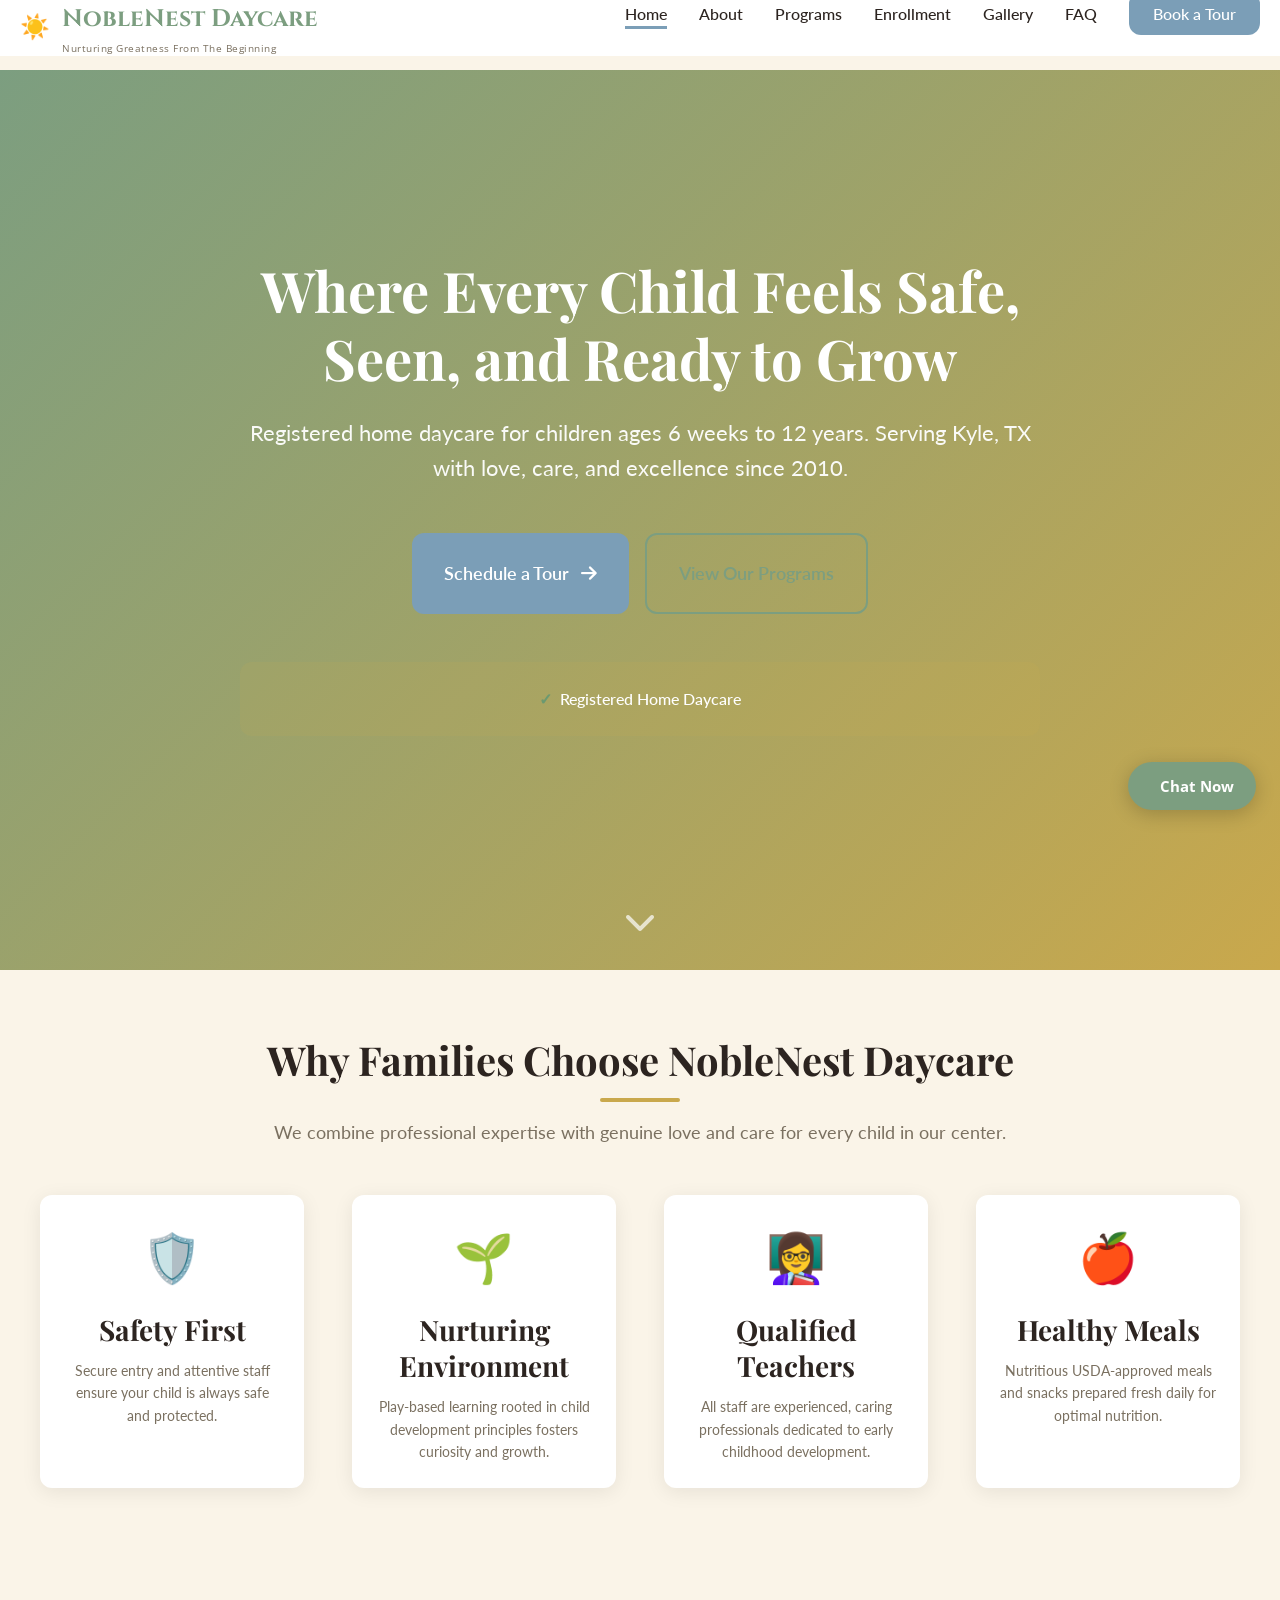
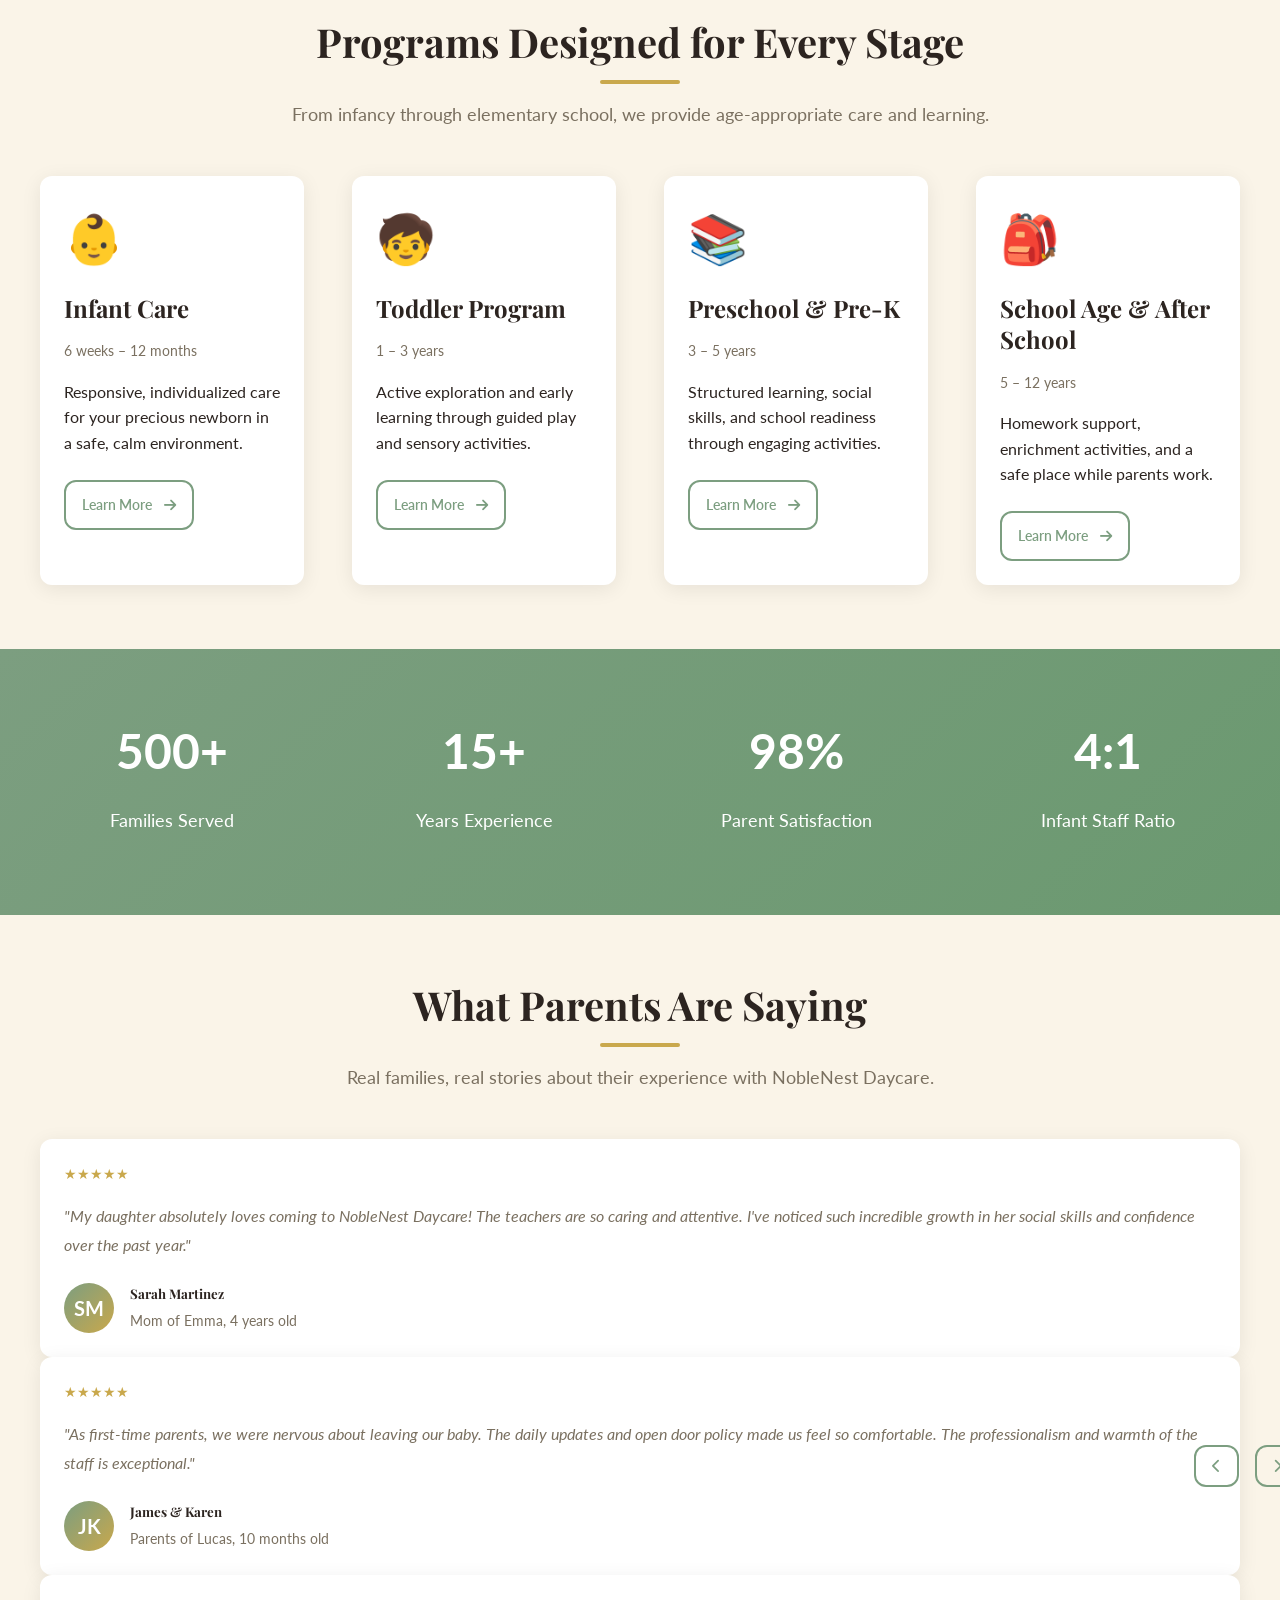
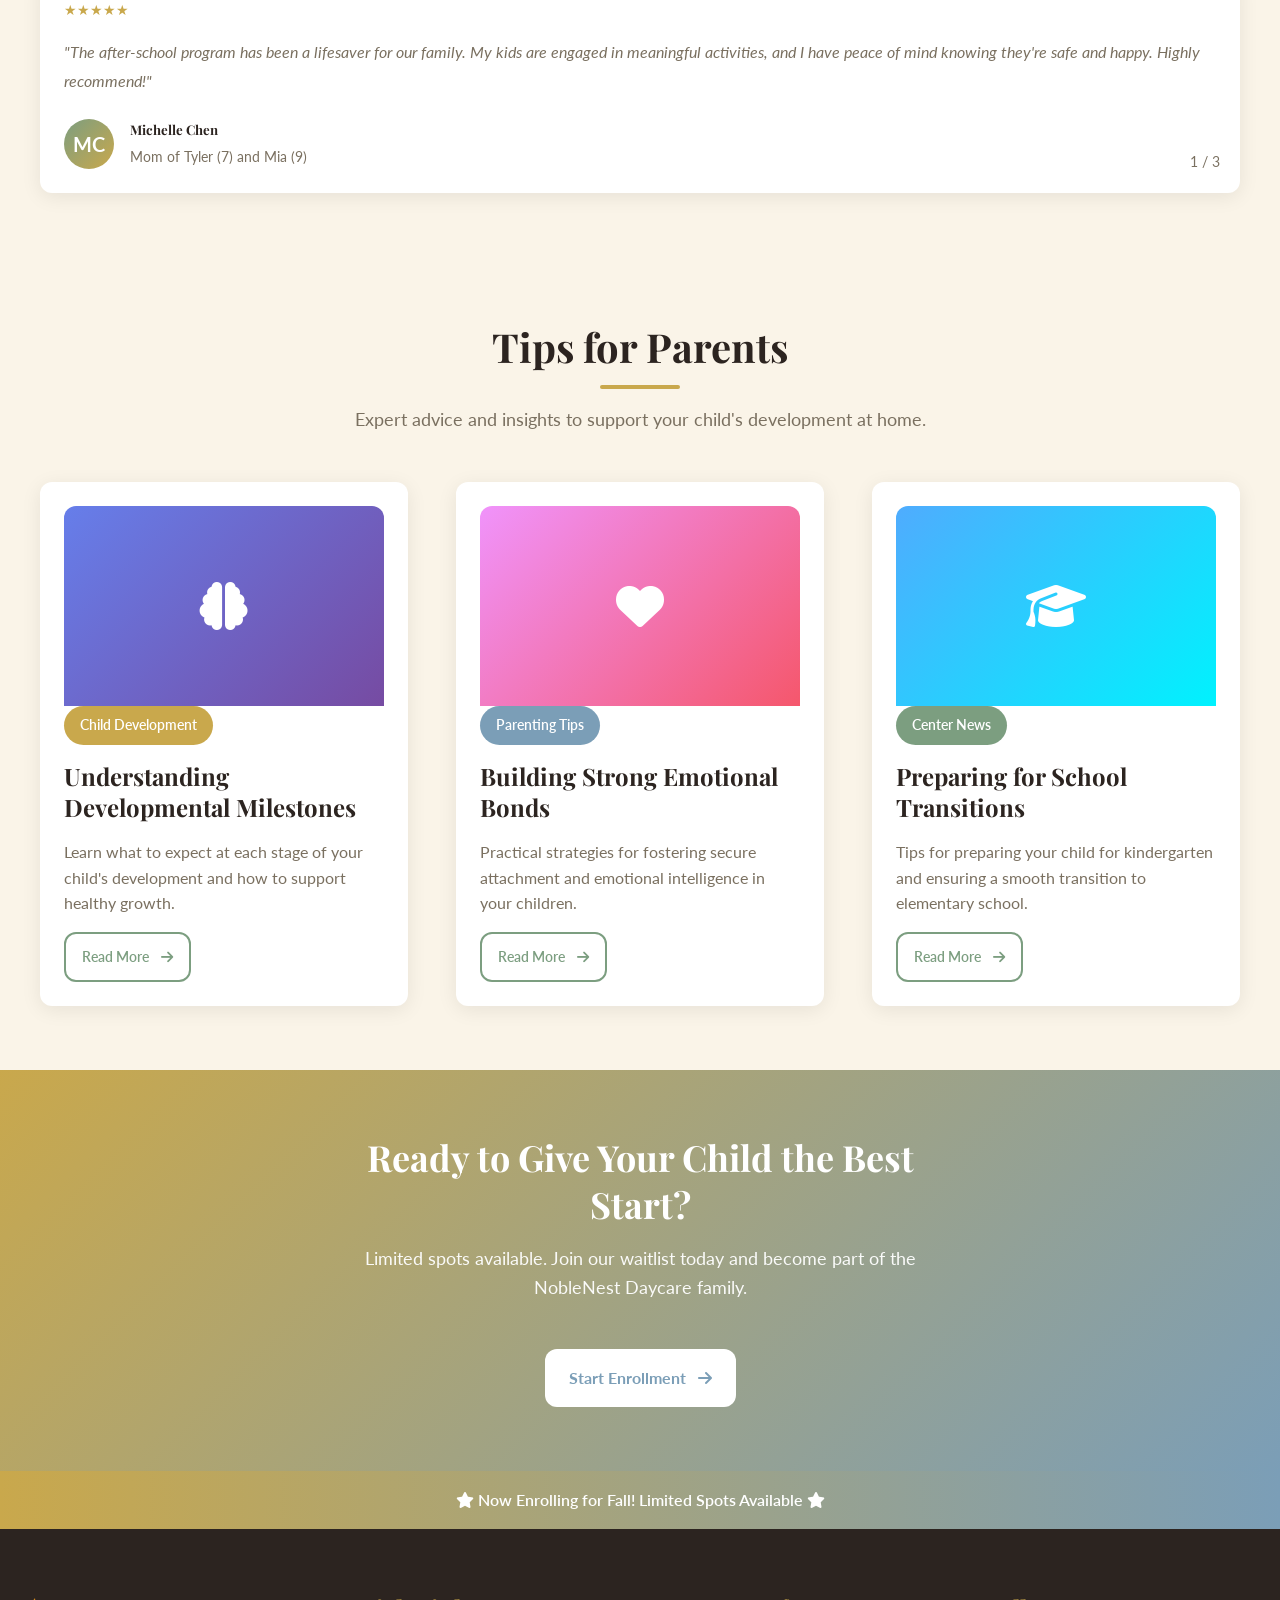
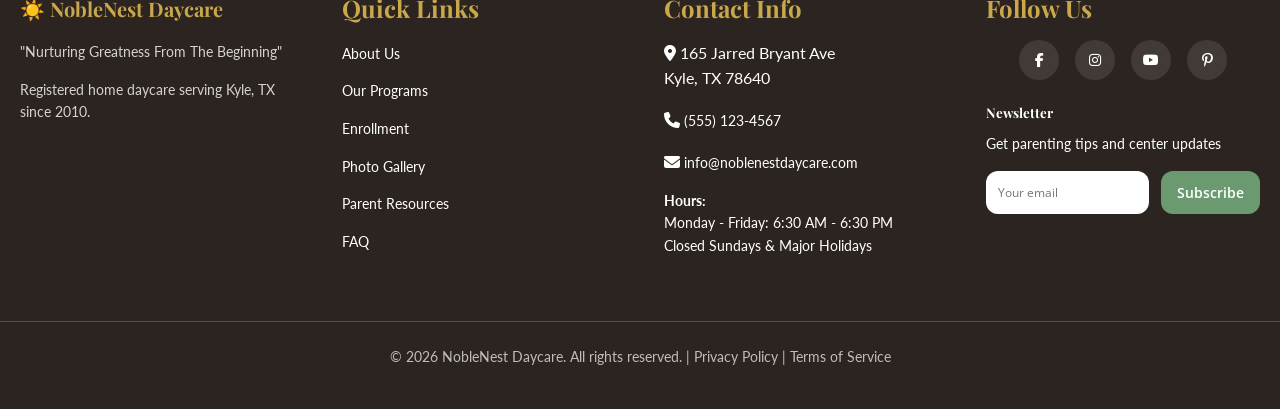
==== index.html @ 3c3a6ee4 "Add Chat Now button with Tawk.to live chat integration to all pages" ====
﻿<!DOCTYPE html>
<html lang="en">
<head>
  <meta charset="UTF-8">
  <meta name="viewport" content="width=device-width, initial-scale=1.0">
  <meta name="description" content="NobleNest Daycare - Registered home daycare for ages 6 weeks to 12 years. Safe, nurturing environment with qualified teachers and play-based learning.">
  <meta name="keywords" content="childcare, daycare, preschool, after-school care, child development, Springfield IL">
  
  <!-- Open Graph / Facebook -->
  <meta property="og:type" content="website">
  <meta property="og:url" content="https://noblenestdaycare.com/">
  <meta property="og:title" content="NobleNest Daycare | Registered Home Daycare">
  <meta property="og:description" content="Where every child feels safe, seen, and ready to grow. Registered home daycare for ages 6 weeks to 12 years.">
  <meta property="og:image" content="https://noblenestdaycare.com/images/og-image.jpg">
  
  <!-- Twitter -->
  <meta property="twitter:card" content="summary_large_image">
  <meta property="twitter:url" content="https://noblenestdaycare.com/">
  <meta property="twitter:title" content="NobleNest Daycare | Registered Home Daycare">
  <meta property="twitter:description" content="Where every child feels safe, seen, and ready to grow. Registered home daycare for ages 6 weeks to 12 years.">
  <meta property="twitter:image" content="https://noblenestdaycare.com/images/twitter-image.jpg">
  
  <!-- Canonical -->
  <link rel="canonical" href="https://noblenestdaycare.com/">
  
  <!-- Favicon -->
  <link rel="icon" type="image/x-icon" href="data:image/svg+xml,<svg xmlns='http://www.w3.org/2000/svg' viewBox='0 0 100 100'><text y='.9em' font-size='90'>☀️</text></svg>">
  
  <!-- Google Fonts -->
  <link href="https://fonts.googleapis.com/css2?family=Cinzel:wght@400;600;700&family=Playfair+Display:wght@400;600;700&family=Lato:wght@300;400;700&family=Open+Sans:wght@400;600;700&display=swap" rel="stylesheet">
  
  <!-- Font Awesome -->
  <link rel="stylesheet" href="https://cdnjs.cloudflare.com/ajax/libs/font-awesome/6.4.0/css/all.min.css">
  
  <!-- Stylesheets -->
  <link rel="stylesheet" href="css/style.css">
  <link rel="stylesheet" href="css/responsive.css">
  
  <!-- JSON-LD Schema -->
  <script type="application/ld+json">
  {
    "@context": "https://schema.org",
    "@type": "ChildCare",
    "name": "NobleNest Daycare",
    "description": "Registered home daycare for children ages 6 weeks to 12 years",
    "telephone": "+1-555-123-4567",
    "email": "info@noblenestdaycare.com",
    "address": {
      "@type": "PostalAddress",
      "streetAddress": "165 Jarred Bryant Ave",
      "addressLocality": "Springfield",
      "addressRegion": "IL",
      "postalCode": "62701",
      "addressCountry": "US"
    },
    "openingHours": "Mo-Fr 06:30-18:30",
    "priceRange": "$$",
    "url": "https://noblenestdaycare.com",
    "aggregateRating": {
      "@type": "AggregateRating",
      "ratingValue": "5",
      "bestRating": "5",
      "worstRating": "1",
      "ratingCount": "247"
    }
  }
  </script>
  
  <title>NobleNest Daycare | Registered Home Daycare for Ages 6 Weeks - 12 Years</title>
</head>
<body>
  <a href="#main-content" class="skip-link">Skip to main content</a>

  <!-- HEADER & NAVIGATION -->
  <header>
    <nav class="container">
      <a href="index.html" class="logo">
        <span>☀️</span>
        <div class="logo-text"><span>NobleNest Daycare</span><span class="logo-motto">Nurturing Greatness From The Beginning</span></div>
      </a>
      
      <ul class="nav-menu">
        <li><a href="index.html">Home</a></li>
        <li><a href="about.html">About</a></li>
        <li><a href="programs.html">Programs</a></li>
        <li><a href="enrollment.html">Enrollment</a></li>
        <li><a href="gallery.html">Gallery</a></li>
        <li><a href="faq.html">FAQ</a></li>
        <li><a href="contact.html" class="nav-cta">Book a Tour</a></li>
      </ul>

      <button class="hamburger" aria-label="Toggle navigation menu" aria-expanded="false">
        <span></span>
        <span></span>
        <span></span>
      </button>
    </nav>

    <div class="mobile-menu">
      <a href="index.html">Home</a>
      <a href="about.html">About</a>
      <a href="programs.html">Programs</a>
      <a href="enrollment.html">Enrollment</a>
      <a href="gallery.html">Gallery</a>
      <a href="resources.html">Resources</a>
      <a href="faq.html">FAQ</a>
      <a href="contact.html" class="nav-cta">Book a Tour</a>
    </div>
  </header>

  <!-- MAIN CONTENT -->
  <main id="main-content">
    <!-- HERO SECTION -->
    <section class="hero">
      <div class="hero-content">
        <h1>Where Every Child Feels Safe, Seen, and Ready to Grow</h1>
        <p class="hero-subtitle">
          Registered home daycare for children ages 6 weeks to 12 years. Serving Kyle, TX with love, care, and excellence since 2010.
        </p>
        
        <div class="hero-buttons">
          <a href="contact.html" class="btn btn-accent btn-large">Schedule a Tour <i class="fas fa-arrow-right"></i></a>
          <a href="programs.html" class="btn btn-outline btn-large">View Our Programs</a>
        </div>

        <div class="trust-badges">
          <span class="trust-badge">Registered Home Daycare</span>
        </div>
      </div>

      <div class="scroll-indicator">
        <i class="fas fa-chevron-down"></i>
      </div>
    </section>

    <!-- WHY CHOOSE US SECTION -->
    <section class="bg-background">
      <div class="container">
        <div class="section-header">
          <h2 class="section-title-accent">Why Families Choose NobleNest Daycare</h2>
          <p class="section-subtitle">We combine professional expertise with genuine love and care for every child in our center.</p>
        </div>

        <div class="grid-4">
          <div class="card icon-card">
            <div class="icon">🛡️</div>
            <h3>Safety First</h3>
            <p>Secure entry and attentive staff ensure your child is always safe and protected.</p>
          </div>

          <div class="card icon-card">
            <div class="icon">🌱</div>
            <h3>Nurturing Environment</h3>
            <p>Play-based learning rooted in child development principles fosters curiosity and growth.</p>
          </div>

          <div class="card icon-card">
            <div class="icon">👩‍🏫</div>
            <h3>Qualified Teachers</h3>
            <p>All staff are experienced, caring professionals dedicated to early childhood development.</p>
          </div>

          <div class="card icon-card">
            <div class="icon">🍎</div>
            <h3>Healthy Meals</h3>
            <p>Nutritious USDA-approved meals and snacks prepared fresh daily for optimal nutrition.</p>
          </div>
        </div>
      </div>
    </section>

    <!-- PROGRAMS OVERVIEW SECTION -->
    <section>
      <div class="container">
        <div class="section-header">
          <h2 class="section-title-accent">Programs Designed for Every Stage</h2>
          <p class="section-subtitle">From infancy through elementary school, we provide age-appropriate care and learning.</p>
        </div>

        <div class="grid-4 programs-grid">
          <div class="card">
            <div style="font-size: 48px; margin-bottom: var(--spacing-md);">👶</div>
            <h4>Infant Care</h4>
            <p style="font-size: var(--font-size-small); color: var(--text-light); margin-bottom: var(--spacing-md);">6 weeks – 12 months</p>
            <p style="margin-bottom: var(--spacing-lg);">Responsive, individualized care for your precious newborn in a safe, calm environment.</p>
            <a href="programs.html" class="btn btn-outline btn-small">Learn More <i class="fas fa-arrow-right"></i></a>
          </div>

          <div class="card">
            <div style="font-size: 48px; margin-bottom: var(--spacing-md);">🧒</div>
            <h4>Toddler Program</h4>
            <p style="font-size: var(--font-size-small); color: var(--text-light); margin-bottom: var(--spacing-md);">1 – 3 years</p>
            <p style="margin-bottom: var(--spacing-lg);">Active exploration and early learning through guided play and sensory activities.</p>
            <a href="programs.html" class="btn btn-outline btn-small">Learn More <i class="fas fa-arrow-right"></i></a>
          </div>

          <div class="card">
            <div style="font-size: 48px; margin-bottom: var(--spacing-md);">📚</div>
            <h4>Preschool & Pre-K</h4>
            <p style="font-size: var(--font-size-small); color: var(--text-light); margin-bottom: var(--spacing-md);">3 – 5 years</p>
            <p style="margin-bottom: var(--spacing-lg);">Structured learning, social skills, and school readiness through engaging activities.</p>
            <a href="programs.html" class="btn btn-outline btn-small">Learn More <i class="fas fa-arrow-right"></i></a>
          </div>

          <div class="card">
            <div style="font-size: 48px; margin-bottom: var(--spacing-md);">🎒</div>
            <h4>School Age & After School</h4>
            <p style="font-size: var(--font-size-small); color: var(--text-light); margin-bottom: var(--spacing-md);">5 – 12 years</p>
            <p style="margin-bottom: var(--spacing-lg);">Homework support, enrichment activities, and a safe place while parents work.</p>
            <a href="programs.html" class="btn btn-outline btn-small">Learn More <i class="fas fa-arrow-right"></i></a>
          </div>
        </div>
      </div>
    </section>

    <!-- STATS SECTION -->
    <section style="background: linear-gradient(135deg, var(--primary) 0%, var(--success) 100%); color: white; padding: var(--spacing-3xl) var(--container-padding);">
      <div class="container">
        <div class="grid-4">
          <div style="text-align: center;">
            <div style="font-size: 48px; font-weight: 700; margin-bottom: var(--spacing-md);">
              <span class="counter" data-target="500">0</span>+
            </div>
            <p style="font-size: var(--font-size-large);">Families Served</p>
          </div>

          <div style="text-align: center;">
            <div style="font-size: 48px; font-weight: 700; margin-bottom: var(--spacing-md);">
              <span class="counter" data-target="15">0</span>+
            </div>
            <p style="font-size: var(--font-size-large);">Years Experience</p>
          </div>

          <div style="text-align: center;">
            <div style="font-size: 48px; font-weight: 700; margin-bottom: var(--spacing-md);">
              <span class="counter" data-target="98">0</span>%
            </div>
            <p style="font-size: var(--font-size-large);">Parent Satisfaction</p>
          </div>

          <div style="text-align: center;">
            <div style="font-size: 48px; font-weight: 700; margin-bottom: var(--spacing-md);">
              <span class="counter" data-target="4">0</span>:1
            </div>
            <p style="font-size: var(--font-size-large);">Infant Staff Ratio</p>
          </div>
        </div>
      </div>
    </section>

    <!-- TESTIMONIALS SECTION -->
    <section class="bg-background">
      <div class="container">
        <div class="section-header">
          <h2 class="section-title-accent">What Parents Are Saying</h2>
          <p class="section-subtitle">Real families, real stories about their experience with NobleNest Daycare.</p>
        </div>

        <div class="testimonials-grid" style="position: relative;">
          <div class="card testimonial-card" style="display: none;">
            <div class="star-rating">
              ★★★★★
            </div>
            <p class="testimonial">
              "My daughter absolutely loves coming to NobleNest Daycare! The teachers are so caring and attentive. I've noticed such incredible growth in her social skills and confidence over the past year."
            </p>
            <div class="testimonial-author">
              <div class="testimonial-avatar">SM</div>
              <div class="testimonial-info">
                <h5>Sarah Martinez</h5>
                <p>Mom of Emma, 4 years old</p>
              </div>
            </div>
          </div>

          <div class="card testimonial-card" style="display: none;">
            <div class="star-rating">
              ★★★★★
            </div>
            <p class="testimonial">
              "As first-time parents, we were nervous about leaving our baby. The daily updates and open door policy made us feel so comfortable. The professionalism and warmth of the staff is exceptional."
            </p>
            <div class="testimonial-author">
              <div class="testimonial-avatar">JK</div>
              <div class="testimonial-info">
                <h5>James & Karen</h5>
                <p>Parents of Lucas, 10 months old</p>
              </div>
            </div>
          </div>

          <div class="card testimonial-card" style="display: none;">
            <div class="star-rating">
              ★★★★★
            </div>
            <p class="testimonial">
              "The after-school program has been a lifesaver for our family. My kids are engaged in meaningful activities, and I have peace of mind knowing they're safe and happy. Highly recommend!"
            </p>
            <div class="testimonial-author">
              <div class="testimonial-avatar">MC</div>
              <div class="testimonial-info">
                <h5>Michelle Chen</h5>
                <p>Mom of Tyler (7) and Mia (9)</p>
              </div>
            </div>
          </div>

          <div style="position: absolute; bottom: 20px; right: 20px; font-size: var(--font-size-small); color: var(--text-light);">
            <span class="testimonial-counter">1 / 3</span>
          </div>

          <div style="position: absolute; top: 50%; right: -60px; transform: translateY(-50%); display: flex; gap: var(--spacing-md); z-index: 10;">
            <button class="testimonial-prev btn btn-outline btn-small" aria-label="Previous testimonial">
              <i class="fas fa-chevron-left"></i>
            </button>
            <button class="testimonial-next btn btn-outline btn-small" aria-label="Next testimonial">
              <i class="fas fa-chevron-right"></i>
            </button>
          </div>
        </div>
      </div>
    </section>

    <!-- BLOG SECTION -->
    <section>
      <div class="container">
        <div class="section-header">
          <h2 class="section-title-accent">Tips for Parents</h2>
          <p class="section-subtitle">Expert advice and insights to support your child's development at home.</p>
        </div>

        <div class="grid-3">
          <div class="card blog-card">
            <div style="height: 200px; background: linear-gradient(135deg, #667eea 0%, #764ba2 100%); border-radius: var(--border-radius) var(--border-radius) 0 0; margin: -var(--spacing-lg) -var(--spacing-lg) var(--spacing-lg) -var(--spacing-lg); display: flex; align-items: center; justify-content: center; color: white; font-size: 48px;">
              <i class="fas fa-brain"></i>
            </div>
            <div class="badge badge-secondary" style="margin-bottom: var(--spacing-md);">Child Development</div>
            <h4>Understanding Developmental Milestones</h4>
            <p style="color: var(--text-light);">Learn what to expect at each stage of your child's development and how to support healthy growth.</p>
            <a href="#" class="btn btn-outline btn-small">Read More <i class="fas fa-arrow-right"></i></a>
          </div>

          <div class="card blog-card">
            <div style="height: 200px; background: linear-gradient(135deg, #f093fb 0%, #f5576c 100%); border-radius: var(--border-radius) var(--border-radius) 0 0; margin: -var(--spacing-lg) -var(--spacing-lg) var(--spacing-lg) -var(--spacing-lg); display: flex; align-items: center; justify-content: center; color: white; font-size: 48px;">
              <i class="fas fa-heart"></i>
            </div>
            <div class="badge badge-accent" style="margin-bottom: var(--spacing-md);">Parenting Tips</div>
            <h4>Building Strong Emotional Bonds</h4>
            <p style="color: var(--text-light);">Practical strategies for fostering secure attachment and emotional intelligence in your children.</p>
            <a href="#" class="btn btn-outline btn-small">Read More <i class="fas fa-arrow-right"></i></a>
          </div>

          <div class="card blog-card">
            <div style="height: 200px; background: linear-gradient(135deg, #4facfe 0%, #00f2fe 100%); border-radius: var(--border-radius) var(--border-radius) 0 0; margin: -var(--spacing-lg) -var(--spacing-lg) var(--spacing-lg) -var(--spacing-lg); display: flex; align-items: center; justify-content: center; color: white; font-size: 48px;">
              <i class="fas fa-graduation-cap"></i>
            </div>
            <div class="badge badge-primary" style="margin-bottom: var(--spacing-md);">Center News</div>
            <h4>Preparing for School Transitions</h4>
            <p style="color: var(--text-light);">Tips for preparing your child for kindergarten and ensuring a smooth transition to elementary school.</p>
            <a href="#" class="btn btn-outline btn-small">Read More <i class="fas fa-arrow-right"></i></a>
          </div>
        </div>
      </div>
    </section>

    <!-- ENROLLMENT CTA SECTION -->
    <section style="background: linear-gradient(135deg, var(--secondary) 0%, var(--accent) 100%); color: white; padding: var(--spacing-3xl) var(--container-padding);">
      <div class="container">
        <div style="text-align: center; max-width: 600px; margin: 0 auto;">
          <h2 style="color: white; margin-bottom: var(--spacing-md);">Ready to Give Your Child the Best Start?</h2>
          <p style="font-size: var(--font-size-large); opacity: 0.95; margin-bottom: var(--spacing-2xl);">
            Limited spots available. Join our waitlist today and become part of the NobleNest Daycare family.
          </p>
          <a href="enrollment.html" class="btn" style="background-color: white; color: var(--accent); font-weight: 700;">
            Start Enrollment <i class="fas fa-arrow-right"></i>
          </a>
        </div>
      </div>
    </section>
  </main>

  <!-- NOW ENROLLING BANNER -->
  <div class="enrolling-banner">
    <i class="fas fa-star"></i> Now Enrolling for Fall! Limited Spots Available <i class="fas fa-star"></i>
  </div>

  <!-- FOOTER -->
  <footer>
    <div class="footer-content">
      <div class="footer-section">
        <div class="footer-logo">☀️ NobleNest Daycare</div>
        <p class="footer-tagline">"Nurturing Greatness From The Beginning"</p>
        <p style="font-size: var(--font-size-small); color: rgba(255, 255, 255, 0.8);">Registered home daycare serving Kyle, TX since 2010.</p>
      </div>

      <div class="footer-section">
        <h4>Quick Links</h4>
        <ul>
          <li><a href="about.html">About Us</a></li>
          <li><a href="programs.html">Our Programs</a></li>
          <li><a href="enrollment.html">Enrollment</a></li>
          <li><a href="gallery.html">Photo Gallery</a></li>
          <li><a href="resources.html">Parent Resources</a></li>
          <li><a href="faq.html">FAQ</a></li>
        </ul>
      </div>

      <div class="footer-section">
        <h4>Contact Info</h4>
        <p>
          <i class="fas fa-map-marker-alt"></i> 165 Jarred Bryant Ave<br>
          Kyle, TX 78640
        </p>
        <p>
          <i class="fas fa-phone"></i> <a href="tel:+1-555-123-4567">(555) 123-4567</a>
        </p>
        <p>
          <i class="fas fa-envelope"></i> <a href="mailto:info@noblenestdaycare.com">info@noblenestdaycare.com</a>
        </p>
        <p style="font-size: var(--font-size-small); margin-top: var(--spacing-md);">
          <strong>Hours:</strong><br>
          Monday - Friday: 6:30 AM - 6:30 PM<br>
          Closed Sundays & Major Holidays
        </p>
      </div>

      <div class="footer-section">
        <h4>Follow Us</h4>
        <div class="social-links">
          <a href="https://facebook.com/noblenestdaycare" target="_blank" rel="noopener noreferrer" aria-label="Visit our Facebook page">
            <i class="fab fa-facebook-f"></i>
          </a>
          <a href="https://instagram.com/noblenestdaycare" target="_blank" rel="noopener noreferrer" aria-label="Visit our Instagram page">
            <i class="fab fa-instagram"></i>
          </a>
          <a href="https://youtube.com/noblenestdaycare" target="_blank" rel="noopener noreferrer" aria-label="Visit our YouTube channel">
            <i class="fab fa-youtube"></i>
          </a>
          <a href="https://pinterest.com/noblenestdaycare" target="_blank" rel="noopener noreferrer" aria-label="Visit our Pinterest page">
            <i class="fab fa-pinterest-p"></i>
          </a>
        </div>
        <div style="margin-top: var(--spacing-lg);">
          <h5 style="margin-bottom: var(--spacing-sm);">Newsletter</h5>
          <p style="font-size: var(--font-size-small); margin-bottom: var(--spacing-md);">Get parenting tips and center updates</p>
          <form style="display: flex; gap: var(--spacing-sm);" onsubmit="event.preventDefault(); alert('Newsletter signup coming soon!');">
            <input type="email" placeholder="Your email" style="flex: 1; padding: var(--spacing-sm); border: none; border-radius: var(--border-radius); font-size: 12px;">
            <button type="submit" class="btn btn-secondary btn-small" style="padding: var(--spacing-sm) var(--spacing-md);">Subscribe</button>
          </form>
        </div>
      </div>
    </div>

    <div class="footer-bottom">
      <p>&copy; 2026 NobleNest Daycare. All rights reserved. | <a href="#" style="color: rgba(255, 255, 255, 0.7);">Privacy Policy</a> | <a href="#" style="color: rgba(255, 255, 255, 0.7);">Terms of Service</a></p>
    </div>
  </footer>

  <!-- SCROLL TO TOP BUTTON -->
  <button class="scroll-to-top" aria-label="Scroll to top">
    <i class="fas fa-arrow-up"></i>
  </button>

  <!-- CHAT NOW BUTTON -->
  <button class="chat-now-btn" onclick="if(typeof Tawk_API!=='undefined'){Tawk_API.maximize();}" aria-label="Chat with us now">
    <span class="chat-icon"></span>
    <span class="chat-label">Chat Now</span>
  </button>

  <!-- TAWK.TO LIVE CHAT  Sign up free at tawk.to, then replace YOUR_PROPERTY_ID/YOUR_WIDGET_ID below -->
  <script type="text/javascript">
    var Tawk_API=Tawk_API||{}, Tawk_LoadStart=new Date();
    (function(){
      var s1=document.createElement("script"),s0=document.getElementsByTagName("script")[0];
      s1.async=true;
      s1.src='https://embed.tawk.to/YOUR_PROPERTY_ID/YOUR_WIDGET_ID';
      s1.charset='UTF-8';
      s1.setAttribute('crossorigin','*');
      s0.parentNode.insertBefore(s1,s0);
    })();
  </script>
  <!-- SCRIPTS -->
  <script src="js/main.js" defer></script>
</body>
</html>
---- css/style.css ----
﻿/* ============================================
   NobleNest Daycare CHILDCARE WEBSITE
   Main Stylesheet with CSS Variables & Global Styles
   ============================================ */

/* ============================================
   CSS CUSTOM PROPERTIES (VARIABLES)
   ============================================ */
:root {
  /* Brand Colors */
  --primary: #7C9E80;        /* Sage green */
  --secondary: #C9A84C;      /* Soft gold */
  --accent: #7B9EB7;         /* Dusty blue */
  --background: #FAF4E8;     /* Warm cream */
  --text: #2C2420;           /* Warm dark brown */
  --text-light: #7A7060;     /* Warm gray */
  --success: #6B9970;        /* Sage success green */
  --error: #C25B4E;          /* Muted terracotta */
  --white: #FFFFFF;
  --card-bg: #FFFFFF;
  --border: #E5D9C5;         /* Warm beige border */

  /* Typography */
  --font-heading: 'Playfair Display', serif;
  --font-logo: 'Cinzel', serif;
  --font-body: 'Lato', sans-serif;
  --font-ui: 'Open Sans', sans-serif;
  --font-size-base: 16px;
  --font-size-small: 14px;
  --font-size-large: 18px;
  --font-size-h1: 48px;
  --font-size-h2: 36px;
  --font-size-h3: 28px;
  --font-size-h4: 24px;
  --line-height: 1.6;
  
  /* Spacing */
  --spacing-xs: 8px;
  --spacing-sm: 12px;
  --spacing-md: 16px;
  --spacing-lg: 24px;
  --spacing-xl: 32px;
  --spacing-2xl: 48px;
  --spacing-3xl: 64px;

  /* Border & Radius */
  --border-radius: 12px;
  --border-radius-lg: 16px;
  --border-width: 1px;
  --border-color: var(--border);

  /* Shadows */
  --shadow-sm: 0 2px 8px rgba(0, 0, 0, 0.04);
  --shadow-md: 0 4px 20px rgba(0, 0, 0, 0.08);
  --shadow-lg: 0 10px 40px rgba(0, 0, 0, 0.12);
  --shadow-hover: 0 12px 48px rgba(0, 0, 0, 0.15);

  /* Transitions */
  --transition: all 0.3s ease;
  --transition-fast: all 0.15s ease;
  --transition-slow: all 0.5s ease;

  /* Container */
  --container-width: 1320px;
  --container-padding: 20px;

  /* Z-index scale */
  --z-header: 1000;
  --z-mobile-nav: 999;
  --z-lightbox: 2000;
  --z-tooltip: 100;
}

/* ============================================
   RESET & BASE STYLES
   ============================================ */
* {
  margin: 0;
  padding: 0;
  box-sizing: border-box;
}

html {
  scroll-behavior: smooth;
  font-size: var(--font-size-base);
  overflow-x: hidden;
}

body {
  font-family: var(--font-body);
  color: var(--text);
  background-color: var(--background);
  line-height: var(--line-height);
  -webkit-font-smoothing: antialiased;
  -moz-osx-font-smoothing: grayscale;
}

/* Headings */
h1, h2, h3, h4, h5, h6 {
  font-family: var(--font-heading);
  font-weight: 700;
  line-height: 1.3;
  margin-bottom: var(--spacing-md);
}

h1 {
  font-size: var(--font-size-h1);
}

h2 {
  font-size: var(--font-size-h2);
}

h3 {
  font-size: var(--font-size-h3);
}

h4 {
  font-size: var(--font-size-h4);
}

/* Paragraphs & Text */
p {
  margin-bottom: var(--spacing-md);
}

a {
  color: var(--primary);
  text-decoration: none;
  transition: var(--transition-fast);
}

a:hover {
  color: var(--accent);
}

/* Lists */
ul, ol {
  margin-left: var(--spacing-lg);
  margin-bottom: var(--spacing-md);
}

li {
  margin-bottom: var(--spacing-sm);
}

/* Images */
img {
  max-width: 100%;
  height: auto;
  display: block;
}

/* Forms */
button {
  cursor: pointer;
  font-family: var(--font-ui);
}

input, textarea, select {
  font-family: var(--font-ui);
  font-size: var(--font-size-base);
}

/* ============================================
   CONTAINER & LAYOUT
   ============================================ */
.container {
  width: 100%;
  max-width: var(--container-width);
  margin: 0 auto;
  padding: 0 var(--container-padding);
}

section {
  padding: var(--spacing-3xl) var(--container-padding);
}

.row {
  display: flex;
  gap: var(--spacing-lg);
  flex-wrap: wrap;
}

.col {
  flex: 1;
  min-width: 0;
}

/* ============================================
   HEADER & NAVIGATION
   ============================================ */
header {
  position: fixed;
  top: 0;
  left: 0;
  right: 0;
  background-color: var(--white);
  z-index: var(--z-header);
  transition: var(--transition);
  border-bottom: none;
}

header.scrolled {
  box-shadow: var(--shadow-md);
  background-color: rgba(255, 255, 255, 0.98);
}

nav {
  display: flex;
  justify-content: space-between;
  align-items: center;
  padding: var(--spacing-md) var(--container-padding);
  max-width: var(--container-width);
  margin: 0 auto;
}

.logo {
  font-family: var(--font-logo);
  font-size: 24px;
  font-weight: 700;
  color: var(--primary);
  display: flex;
  align-items: center;
  gap: var(--spacing-sm);
  text-decoration: none;
  white-space: nowrap;
}

.logo-text {
  display: flex;
  flex-direction: column;
  gap: 2px;
}

.logo-motto {
  font-size: 10px;
  font-weight: 400;
  color: var(--text-light);
  letter-spacing: 0.5px;
  white-space: nowrap;
  font-family: var(--font-ui);
}

.logo:hover {
  color: var(--accent);
}

.nav-menu {
  display: flex;
  list-style: none;
  gap: var(--spacing-xl);
  align-items: center;
}

.nav-menu a {
  font-size: var(--font-size-base);
  font-weight: 500;
  color: var(--text);
  position: relative;
  transition: var(--transition-fast);
}

.nav-menu a::after {
  content: '';
  position: absolute;
  bottom: -6px;
  left: 0;
  width: 0;
  height: 3px;
  background-color: var(--accent);
  transition: var(--transition-fast);
}

.nav-menu a:hover::after {
  width: 100%;
}

.nav-menu a.active::after {
  width: 100%;
}

.nav-cta {
  background-color: var(--accent);
  color: var(--white) !important;
  padding: var(--spacing-sm) var(--spacing-lg);
  border-radius: var(--border-radius);
  font-weight: 600;
  transition: var(--transition-fast);
}

.nav-cta::after {
  display: none;
}

.nav-cta:hover {
  color: var(--white);
  background-color: #5C86A0;
  transform: scale(1.03);
  box-shadow: var(--shadow-md);
}

/* Hamburger Menu */
.hamburger {
  display: none;
  flex-direction: column;
  cursor: pointer;
  gap: 6px;
  background: none;
  border: none;
  padding: 0;
}

.hamburger span {
  width: 24px;
  height: 3px;
  background-color: var(--text);
  border-radius: 2px;
  transition: var(--transition-fast);
}

.hamburger.active span:nth-child(1) {
  transform: translateY(9px) rotate(45deg);
}

.hamburger.active span:nth-child(2) {
  opacity: 0;
}

.hamburger.active span:nth-child(3) {
  transform: translateY(-9px) rotate(-45deg);
}

/* Mobile Menu */
.mobile-menu {
  display: none;
  position: fixed;
  top: 70px;
  left: 0;
  right: 0;
  bottom: 0;
  background-color: var(--white);
  z-index: var(--z-mobile-nav);
  flex-direction: column;
  padding: var(--spacing-xl);
  gap: var(--spacing-md);
  max-height: calc(100vh - 70px);
  overflow-y: auto;
}

.mobile-menu.active {
  display: flex;
}

.mobile-menu a {
  font-size: 16px;
  padding: var(--spacing-md) 0;
  border-bottom: 1px solid var(--border);
  color: var(--text);
}

.mobile-menu a.active {
  color: var(--accent);
  font-weight: 600;
}

.mobile-menu .nav-cta {
  width: 100%;
  text-align: center;
  border-bottom: none;
  padding: var(--spacing-md);
}

/* Skip to main content link */
.skip-link {
  position: absolute;
  top: -40px;
  left: 0;
  background: var(--primary);
  color: var(--white);
  padding: 8px;
  text-decoration: none;
  z-index: var(--z-header) + 1;
  border-radius: var(--border-radius);
}

.skip-link:focus {
  top: 0;
}

/* ============================================
   BUTTONS
   ============================================ */
.btn {
  display: inline-flex;
  align-items: center;
  justify-content: center;
  gap: var(--spacing-sm);
  padding: var(--spacing-md) var(--spacing-lg);
  border: none;
  border-radius: var(--border-radius);
  font-size: var(--font-size-base);
  font-weight: 600;
  cursor: pointer;
  transition: var(--transition-fast);
  text-decoration: none;
  white-space: nowrap;
}

.btn-primary {
  background-color: var(--primary);
  color: var(--white);
}

.btn-primary:hover {
  background-color: #5E8263;
  transform: translateY(-2px);
  box-shadow: var(--shadow-md);
}

.btn-secondary {
  background-color: var(--success);
  color: var(--white);
}

.btn-secondary:hover {
  background-color: #527A56;
  transform: translateY(-2px);
  box-shadow: var(--shadow-md);
}

.btn-accent {
  background-color: var(--accent);
  color: var(--white);
}

.btn-accent:hover {
  background-color: #5C86A0;
  transform: translateY(-2px);
  box-shadow: var(--shadow-md);
}

.btn-outline {
  background-color: transparent;
  color: var(--primary);
  border: 2px solid var(--primary);
}

.btn-outline:hover {
  background-color: var(--primary);
  color: var(--white);
}

.btn-small {
  padding: var(--spacing-sm) var(--spacing-md);
  font-size: var(--font-size-small);
}

.btn-large {
  padding: var(--spacing-lg) var(--spacing-xl);
  font-size: var(--font-size-large);
}

.btn:disabled {
  opacity: 0.6;
  cursor: not-allowed;
}

/* ============================================
   CARDS
   ============================================ */
.card {
  background-color: var(--card-bg);
  border-radius: var(--border-radius);
  padding: var(--spacing-lg);
  box-shadow: var(--shadow-md);
  transition: var(--transition);
}

.card:hover {
  transform: translateY(-6px);
  box-shadow: var(--shadow-lg);
  border-color: var(--accent);
}

.card-header {
  margin-bottom: var(--spacing-md);
  padding-bottom: var(--spacing-md);
  border-bottom: 2px solid var(--border);
}

.card-body {
  margin-bottom: var(--spacing-md);
}

.card-footer {
  margin-top: var(--spacing-md);
  padding-top: var(--spacing-md);
  border-top: 1px solid var(--border);
}

/* Icon Cards */
.icon-card {
  text-align: center;
}

.icon-card .icon {
  font-size: 48px;
  margin-bottom: var(--spacing-md);
}

.icon-card h3 {
  margin-bottom: var(--spacing-sm);
}

.icon-card p {
  margin-bottom: 0;
  font-size: var(--font-size-small);
  color: var(--text-light);
}

/* ============================================
   FOOTER
   ============================================ */
footer {
  background-color: var(--text);
  color: var(--white);
  padding-top: var(--spacing-3xl);
}

.footer-content {
  display: grid;
  grid-template-columns: repeat(auto-fit, minmax(250px, 1fr));
  gap: var(--spacing-2xl);
  margin-bottom: var(--spacing-2xl);
  max-width: var(--container-width);
  margin-left: auto;
  margin-right: auto;
  padding: 0 var(--container-padding);
}

.footer-section h4 {
  color: var(--secondary);
  margin-bottom: var(--spacing-md);
}

.footer-section ul {
  list-style: none;
  margin-left: 0;
}

.footer-section li {
  margin-bottom: var(--spacing-sm);
}

.footer-section a {
  color: var(--white);
  font-size: var(--font-size-small);
}

.footer-section a:hover {
  color: var(--secondary);
}

.footer-logo {
  color: var(--secondary);
  font-family: var(--font-heading);
  font-size: 20px;
  font-weight: 700;
  display: flex;
  align-items: center;
  gap: var(--spacing-sm);
  margin-bottom: var(--spacing-md);
}

.footer-tagline {
  font-size: var(--font-size-small);
  color: rgba(255, 255, 255, 0.8);
  margin-bottom: var(--spacing-md);
}

/* Trust Badges */
.trust-badges {
  display: flex;
  flex-wrap: wrap;
  gap: var(--spacing-md);
  margin-bottom: var(--spacing-2xl);
  justify-content: center;
  padding: var(--spacing-lg);
  background-color: rgba(201, 168, 76, 0.12);
  border-radius: var(--border-radius);
}

.trust-badge {
  display: flex;
  align-items: center;
  gap: var(--spacing-xs);
  font-size: var(--font-size-small);
  font-weight: 500;
}

.trust-badge::before {
  content: '✓';
  color: var(--success);
  font-weight: 700;
}

/* Footer Bottom */
.footer-bottom {
  padding: var(--spacing-lg) var(--container-padding);
  border-top: 1px solid rgba(255, 255, 255, 0.2);
  text-align: center;
  font-size: var(--font-size-small);
  color: rgba(255, 255, 255, 0.7);
  max-width: var(--container-width);
  margin-left: auto;
  margin-right: auto;
}

/* Social Icons */
.social-links {
  display: flex;
  gap: var(--spacing-md);
  justify-content: center;
}

.social-links a {
  display: inline-flex;
  align-items: center;
  justify-content: center;
  width: 40px;
  height: 40px;
  background-color: rgba(255, 255, 255, 0.1);
  border-radius: 50%;
  color: var(--white);
  transition: var(--transition-fast);
  border: none;
}

.social-links a:hover {
  background-color: var(--secondary);
  color: var(--text);
  transform: translateY(-3px);
}

/* ============================================
   HERO SECTION
   ============================================ */
.hero {
  position: relative;
  min-height: 100vh;
  display: flex;
  align-items: center;
  justify-content: center;
  text-align: center;
  color: var(--white);
  background: linear-gradient(135deg, rgba(124, 158, 128, 0.82), rgba(201, 168, 76, 0.75)), 
              linear-gradient(135deg, #7C9E80, #C9A84C);
  background-size: cover;
  background-position: center;
  margin-top: 70px;
  padding: var(--spacing-3xl) var(--container-padding);
}

.hero-small {
  min-height: 400px;
  margin-top: 70px;
}

.hero-content {
  max-width: 800px;
  z-index: 2;
}

.hero h1 {
  font-size: clamp(32px, 5vw, 60px);
  margin-bottom: var(--spacing-lg);
  line-height: 1.2;
}

.hero-subtitle {
  font-size: clamp(16px, 2vw, 22px);
  margin-bottom: var(--spacing-2xl);
  line-height: 1.6;
  opacity: 0.95;
}

.hero-buttons {
  display: flex;
  gap: var(--spacing-md);
  justify-content: center;
  flex-wrap: wrap;
  margin-bottom: var(--spacing-2xl);
}

.scroll-indicator {
  position: absolute;
  bottom: 30px;
  left: 50%;
  transform: translateX(-50%);
  z-index: 3;
  animation: bounce 2s infinite;
}

.scroll-indicator i {
  font-size: 32px;
  color: var(--white);
  opacity: 0.7;
}

@keyframes bounce {
  0%, 20%, 50%, 80%, 100% {
    transform: translateX(-50%) translateY(0);
  }
  40% {
    transform: translateX(-50%) translateY(-10px);
  }
  60% {
    transform: translateX(-50%) translateY(-5px);
  }
}

/* ============================================
   BREADCRUMB
   ============================================ */
.breadcrumb {
  display: flex;
  flex-wrap: wrap;
  gap: var(--spacing-sm);
  font-size: var(--font-size-small);
  color: rgba(255, 255, 255, 0.8);
  margin-bottom: var(--spacing-lg);
}

.breadcrumb a {
  color: var(--white);
}

.breadcrumb a:hover {
  text-decoration: underline;
}

.breadcrumb .divider {
  color: rgba(255, 255, 255, 0.6);
}

/* ============================================
   SECTION TITLES
   ============================================ */
.section-header {
  text-align: center;
  margin-bottom: var(--spacing-2xl);
}

.section-header h2 {
  margin-bottom: var(--spacing-md);
}

.section-title-accent {
  position: relative;
  display: inline-block;
  padding-bottom: var(--spacing-md);
}

.section-title-accent::after {
  content: '';
  position: absolute;
  bottom: 0;
  left: 50%;
  transform: translateX(-50%);
  width: 80px;
  height: 4px;
  background-color: var(--secondary);
  border-radius: 2px;
}

.section-subtitle {
  font-size: var(--font-size-large);
  color: var(--text-light);
  line-height: 1.6;
}

/* ============================================
   FORMS
   ============================================ */
.form-group {
  margin-bottom: var(--spacing-lg);
}

label {
  display: block;
  margin-bottom: var(--spacing-sm);
  font-weight: 600;
  color: var(--text);
  font-size: var(--font-size-base);
}

input[type="text"],
input[type="email"],
input[type="tel"],
input[type="date"],
input[type="password"],
select,
textarea {
  width: 100%;
  padding: var(--spacing-md);
  border: 2px solid var(--border);
  border-radius: var(--border-radius);
  font-size: var(--font-size-base);
  font-family: var(--font-ui);
  transition: var(--transition-fast);
  background-color: var(--white);
}

input[type="text"]:focus,
input[type="email"]:focus,
input[type="tel"]:focus,
input[type="date"]:focus,
input[type="password"]:focus,
select:focus,
textarea:focus {
  outline: none;
  border-color: var(--primary);
  box-shadow: 0 0 0 3px rgba(124, 158, 128, 0.2);
}

textarea {
  resize: vertical;
  min-height: 120px;
}

.form-row {
  display: grid;
  grid-template-columns: repeat(auto-fit, minmax(250px, 1fr));
  gap: var(--spacing-lg);
}

.invalid input,
.invalid select,
.invalid textarea {
  border-color: var(--error);
}

.error-message {
  color: var(--error);
  font-size: var(--font-size-small);
  margin-top: var(--spacing-xs);
  display: none;
}

.invalid .error-message {
  display: block;
}

.form-hint {
  font-size: var(--font-size-small);
  color: var(--text-light);
  margin-top: var(--spacing-xs);
}

/* Checkbox & Radio */
.checkbox-group,
.radio-group {
  display: flex;
  flex-direction: column;
  gap: var(--spacing-md);
}

input[type="checkbox"],
input[type="radio"] {
  margin-right: var(--spacing-sm);
  cursor: pointer;
  accent-color: var(--primary);
}

input[type="checkbox"] + label,
input[type="radio"] + label {
  display: inline;
  margin-bottom: 0;
  font-weight: 400;
  cursor: pointer;
}

/* ============================================
   ALERT MESSAGES
   ============================================ */
.alert {
  padding: var(--spacing-lg);
  border-radius: var(--border-radius);
  margin-bottom: var(--spacing-lg);
  border-left: 4px solid;
  animation: slideDown 0.3s ease;
}

@keyframes slideDown {
  from {
    opacity: 0;
    transform: translateY(-20px);
  }
  to {
    opacity: 1;
    transform: translateY(0);
  }
}

.alert-success {
  background-color: rgba(107, 153, 112, 0.12);
  border-color: var(--success);
  color: #3D6B42;
}

.alert-error {
  background-color: rgba(194, 91, 78, 0.12);
  border-color: var(--error);
  color: #8B2B22;
}

.alert-info {
  background-color: rgba(123, 158, 183, 0.12);
  border-color: var(--primary);
  color: #3D6B8B;
}

.alert-warning {
  background-color: rgba(201, 168, 76, 0.12);
  border-color: var(--secondary);
  color: #7A5E00;
}

.alert-icon {
  margin-right: var(--spacing-md);
  font-size: 20px;
}

.alert-close {
  float: right;
  cursor: pointer;
  font-size: 20px;
  opacity: 0.7;
  transition: opacity 0.2s;
}

.alert-close:hover {
  opacity: 1;
}

/* ============================================
   GRIDS & LAYOUTS
   ============================================ */
.grid-2 {
  display: grid;
  grid-template-columns: repeat(auto-fit, minmax(300px, 1fr));
  gap: var(--spacing-2xl);
}

.grid-3 {
  display: grid;
  grid-template-columns: repeat(auto-fit, minmax(280px, 1fr));
  gap: var(--spacing-2xl);
}

.grid-4 {
  display: grid;
  grid-template-columns: repeat(auto-fit, minmax(250px, 1fr));
  gap: var(--spacing-2xl);
}

.masonry-grid {
  display: grid;
  grid-template-columns: repeat(auto-fill, minmax(200px, 1fr));
  gap: var(--spacing-lg);
  grid-auto-rows: auto;
}

.masonry-item {
  aspect-ratio: 1;
  position: relative;
  cursor: pointer;
  overflow: hidden;
  border-radius: var(--border-radius);
}

.masonry-item:nth-child(4n+2) {
  grid-column: span 2;
  aspect-ratio: 2;
}

.masonry-item:nth-child(5n+3) {
  grid-row: span 2;
  aspect-ratio: auto;
}

/* ============================================
   TABS
   ============================================ */
.tabs {
  margin-bottom: var(--spacing-2xl);
}

.tab-buttons {
  display: flex;
  gap: 0;
  flex-wrap: wrap;
  border-bottom: 2px solid var(--border);
  margin-bottom: var(--spacing-lg);
}

.tab-button {
  background: none;
  border: none;
  padding: var(--spacing-md) var(--spacing-lg);
  cursor: pointer;
  font-size: var(--font-size-base);
  font-weight: 600;
  color: var(--text-light);
  border-bottom: 3px solid transparent;
  margin-bottom: -2px;
  transition: var(--transition-fast);
  position: relative;
}

.tab-button:hover {
  color: var(--primary);
}

.tab-button.active {
  color: var(--primary);
  border-bottom-color: var(--primary);
}

.tab-content {
  display: none;
  animation: fadeIn 0.3s ease;
}

.tab-content.active {
  display: block;
}

@keyframes fadeIn {
  from {
    opacity: 0;
  }
  to {
    opacity: 1;
  }
}

/* ============================================
   ACCORDION
   ============================================ */
.accordion {
  margin-bottom: var(--spacing-2xl);
}

.accordion-item {
  border: 1px solid var(--border);
  border-radius: var(--border-radius);
  margin-bottom: var(--spacing-md);
  overflow: hidden;
}

.accordion-header {
  background-color: var(--white);
  padding: var(--spacing-lg);
  cursor: pointer;
  display: flex;
  justify-content: space-between;
  align-items: center;
  font-weight: 600;
  color: var(--text);
  user-select: none;
  transition: var(--transition-fast);
}

.accordion-header:hover {
  background-color: var(--background);
  color: var(--primary);
}

.accordion-item.active .accordion-header {
  background-color: var(--primary);
  color: var(--white);
}

.accordion-icon {
  width: 24px;
  height: 24px;
  display: flex;
  align-items: center;
  justify-content: center;
  transition: transform 0.3s ease;
}

.accordion-item.active .accordion-icon {
  transform: rotate(180deg);
}

.accordion-content {
  max-height: 0;
  overflow: hidden;
  transition: max-height 0.3s ease;
}

.accordion-item.active .accordion-content {
  max-height: 2000px;
}

.accordion-body {
  padding: 0 var(--spacing-lg) var(--spacing-lg);
  color: var(--text-light);
  line-height: 1.8;
}

/* ============================================
   MODAL / LIGHTBOX
   ============================================ */
.lightbox-overlay {
  position: fixed;
  top: 0;
  left: 0;
  right: 0;
  bottom: 0;
  background-color: rgba(0, 0, 0, 0.9);
  display: none;
  align-items: center;
  justify-content: center;
  z-index: var(--z-lightbox);
  animation: fadeIn 0.2s ease;
}

.lightbox-overlay.active {
  display: flex;
}

.lightbox-content {
  position: relative;
  max-width: 90vw;
  max-height: 90vh;
  display: flex;
  flex-direction: column;
  background-color: var(--white);
  border-radius: var(--border-radius);
  overflow: hidden;
}

.lightbox-image {
  flex: 1;
  overflow: auto;
  display: flex;
  align-items: center;
  justify-content: center;
  background-color: var(--background);
}

.lightbox-image img {
  max-width: 100%;
  max-height: 100%;
  object-fit: contain;
}

.lightbox-caption {
  padding: var(--spacing-lg);
  background-color: var(--white);
  border-top: 1px solid var(--border);
  text-align: center;
  font-weight: 600;
}

.lightbox-close {
  position: absolute;
  top: 20px;
  right: 20px;
  background-color: var(--white);
  border: none;
  width: 40px;
  height: 40px;
  border-radius: 50%;
  cursor: pointer;
  display: flex;
  align-items: center;
  justify-content: center;
  font-size: 24px;
  color: var(--text);
  transition: var(--transition-fast);
  z-index: 1;
}

.lightbox-close:hover {
  background-color: var(--error);
  color: var(--white);
}

.lightbox-nav {
  position: absolute;
  top: 50%;
  transform: translateY(-50%);
  background-color: rgba(255, 255, 255, 0.9);
  border: none;
  width: 50px;
  height: 50px;
  border-radius: 50%;
  cursor: pointer;
  display: flex;
  align-items: center;
  justify-content: center;
  font-size: 24px;
  color: var(--text);
  transition: var(--transition-fast);
  z-index: 1;
}

.lightbox-nav:hover {
  background-color: var(--primary);
  color: var(--white);
}

.lightbox-prev {
  left: 20px;
}

.lightbox-next {
  right: 20px;
}

/* ============================================
   SCROLLBAR STYLING
   ============================================ */
::-webkit-scrollbar {
  width: 10px;
}

::-webkit-scrollbar-track {
  background: var(--background);
}

::-webkit-scrollbar-thumb {
  background: var(--primary);
  border-radius: 5px;
}

::-webkit-scrollbar-thumb:hover {
  background: var(--accent);
}

/* ============================================
   UTILITY CLASSES
   ============================================ */
.text-center {
  text-align: center;
}

.text-right {
  text-align: right;
}

.text-left {
  text-align: left;
}

.text-muted {
  color: var(--text-light);
}

.text-success {
  color: var(--success);
}

.text-error {
  color: var(--error);
}

.text-primary {
  color: var(--primary);
}

.text-accent {
  color: var(--accent);
}

.mx-auto {
  margin-left: auto;
  margin-right: auto;
}

.mb-0 {
  margin-bottom: 0;
}

.mb-1 {
  margin-bottom: var(--spacing-sm);
}

.mb-2 {
  margin-bottom: var(--spacing-md);
}

.mb-3 {
  margin-bottom: var(--spacing-lg);
}

.mb-4 {
  margin-bottom: var(--spacing-xl);
}

.mt-0 {
  margin-top: 0;
}

.mt-1 {
  margin-top: var(--spacing-sm);
}

.mt-2 {
  margin-top: var(--spacing-md);
}

.mt-3 {
  margin-top: var(--spacing-lg);
}

.mt-4 {
  margin-top: var(--spacing-xl);
}

.p-0 {
  padding: 0;
}

.p-1 {
  padding: var(--spacing-sm);
}

.p-2 {
  padding: var(--spacing-md);
}

.p-3 {
  padding: var(--spacing-lg);
}

.p-4 {
  padding: var(--spacing-xl);
}

.flex {
  display: flex;
}

.flex-center {
  display: flex;
  align-items: center;
  justify-content: center;
}

.flex-between {
  display: flex;
  align-items: center;
  justify-content: space-between;
}

.flex-col {
  flex-direction: column;
}

.flex-wrap {
  flex-wrap: wrap;
}

.gap-1 {
  gap: var(--spacing-sm);
}

.gap-2 {
  gap: var(--spacing-md);
}

.gap-3 {
  gap: var(--spacing-lg);
}

.gap-4 {
  gap: var(--spacing-xl);
}

.hidden {
  display: none !important;
}

.visible {
  display: block !important;
}

.opacity-50 {
  opacity: 0.5;
}

.opacity-75 {
  opacity: 0.75;
}

.rounded {
  border-radius: var(--border-radius);
}

.rounded-lg {
  border-radius: var(--border-radius-lg);
}

.shadow {
  box-shadow: var(--shadow-md);
}

.shadow-lg {
  box-shadow: var(--shadow-lg);
}

.bg-primary {
  background-color: var(--primary);
}

.bg-secondary {
  background-color: var(--secondary);
}

.bg-accent {
  background-color: var(--accent);
}

.bg-success {
  background-color: var(--success);
}

.bg-background {
  background-color: var(--background);
}

.bordered {
  border: 1px solid var(--border);
}

.scroll-to-top {
  position: fixed;
  bottom: 30px;
  right: 30px;
  width: 50px;
  height: 50px;
  background-color: var(--primary);
  color: var(--white);
  border: none;
  border-radius: 50%;
  cursor: pointer;
  display: none;
  align-items: center;
  justify-content: center;
  font-size: 20px;
  transition: var(--transition-fast);
  z-index: 50;
}

.scroll-to-top.show {
  display: flex;
}

.scroll-to-top:hover {
  background-color: var(--accent);
  transform: translateY(-3px);
}

/* ============================================
   CHAT NOW BUTTON
   ============================================ */
.chat-now-btn {
  position: fixed;
  bottom: 90px;
  right: 24px;
  display: flex;
  align-items: center;
  gap: 10px;
  background-color: var(--primary);
  color: var(--white);
  border: none;
  border-radius: 50px;
  padding: 14px 22px;
  font-size: 15px;
  font-weight: 700;
  font-family: var(--font-ui);
  cursor: pointer;
  z-index: 999;
  box-shadow: 0 4px 20px rgba(0,0,0,0.2);
  transition: var(--transition-fast);
  text-decoration: none;
  white-space: nowrap;
  animation: chatPulse 2.5s infinite;
}

.chat-now-btn:hover {
  background-color: var(--accent);
  color: var(--white);
  transform: translateY(-3px);
  box-shadow: 0 8px 28px rgba(0,0,0,0.25);
  animation: none;
}

.chat-now-btn .chat-icon {
  font-size: 20px;
  line-height: 1;
}

@keyframes chatPulse {
  0%, 100% { box-shadow: 0 4px 20px rgba(0,0,0,0.2); }
  50%       { box-shadow: 0 4px 28px rgba(124, 158, 128, 0.6); }
}

@media (max-width: 600px) {
  .chat-now-btn span.chat-label { display: none; }
  .chat-now-btn { padding: 14px; border-radius: 50%; bottom: 90px; right: 20px; }
}

/* Fade in animation */
.fade-in {
  animation: fadeInUp 0.6s ease;
}

@keyframes fadeInUp {
  from {
    opacity: 0;
    transform: translateY(20px);
  }
  to {
    opacity: 1;
    transform: translateY(0);
  }
}

/* Loading spinner */
.spinner {
  display: inline-block;
  width: 20px;
  height: 20px;
  border: 3px solid rgba(255, 255, 255, 0.3);
  border-top-color: var(--white);
  border-radius: 50%;
  animation: spin 0.8s linear infinite;
}

@keyframes spin {
  to {
    transform: rotate(360deg);
  }
}

/* ============================================
   NOW ENROLLING BANNER
   ============================================ */
.enrolling-banner {
  background: linear-gradient(90deg, var(--secondary), var(--accent));
  color: var(--white);
  padding: var(--spacing-md);
  text-align: center;
  font-weight: 600;
  font-size: var(--font-size-base);
  animation: pulse 2s ease-in-out infinite;
}

@keyframes pulse {
  0%, 100% {
    opacity: 1;
  }
  50% {
    opacity: 0.8;
  }
}

/* ============================================
   COMPARATIVE TABLE
   ============================================ */
.comparison-table {
  width: 100%;
  border-collapse: collapse;
  border-radius: var(--border-radius);
  overflow: hidden;
  box-shadow: var(--shadow-md);
}

.comparison-table th,
.comparison-table td {
  padding: var(--spacing-lg);
  text-align: left;
  border-bottom: 1px solid var(--border);
}

.comparison-table th {
  background-color: var(--primary);
  color: var(--white);
  font-weight: 700;
}

.comparison-table tr:hover {
  background-color: var(--background);
}

.comparison-table tbody tr:last-child td {
  border-bottom: none;
}

/* ============================================
   TIMELINE
   ============================================ */
.timeline {
  position: relative;
  padding: var(--spacing-2xl) 0;
}

.timeline::before {
  content: '';
  position: absolute;
  left: 50%;
  transform: translateX(-50%);
  width: 2px;
  height: 100%;
  background-color: var(--border);
}

.timeline-item {
  margin-bottom: var(--spacing-2xl);
  position: relative;
}

.timeline-item:nth-child(odd) .timeline-content {
  margin-left: 0;
  margin-right: auto;
  width: 45%;
  text-align: right;
  padding-right: var(--spacing-lg);
}

.timeline-item:nth-child(even) .timeline-content {
  margin-left: auto;
  margin-right: 0;
  width: 45%;
  padding-left: var(--spacing-lg);
}

.timeline-marker {
  position: absolute;
  left: 50%;
  transform: translateX(-50%);
  width: 20px;
  height: 20px;
  background-color: var(--primary);
  border: 4px solid var(--white);
  border-radius: 50%;
  top: 10px;
  box-shadow: var(--shadow-md);
}

.timeline-content {
  background-color: var(--card-bg);
  padding: var(--spacing-lg);
  border-radius: var(--border-radius);
  box-shadow: var(--shadow-md);
}

.timeline-content h4 {
  color: var(--primary);
  margin-bottom: var(--spacing-md);
}

/* ============================================
   TESTIMONIALS CAROUSEL
   ============================================ */
.testimonial {
  quote-style: none;
  color: var(--text-light);
  margin-bottom: var(--spacing-md);
  font-style: italic;
  line-height: 1.8;
}

.testimonial-author {
  display: flex;
  align-items: center;
  gap: var(--spacing-md);
  margin-top: var(--spacing-lg);
}

.testimonial-avatar {
  width: 50px;
  height: 50px;
  border-radius: 50%;
  background: linear-gradient(135deg, var(--primary), var(--secondary));
  display: flex;
  align-items: center;
  justify-content: center;
  color: var(--white);
  font-weight: 700;
  font-size: 20px;
}

.testimonial-info h5 {
  margin-bottom: var(--spacing-xs);
}

.testimonial-info p {
  margin-bottom: 0;
  font-size: var(--font-size-small);
  color: var(--text-light);
}

.star-rating {
  color: var(--secondary);
  font-size: 14px;
  margin-bottom: var(--spacing-md);
}

/* ============================================
   BADGE
   ============================================ */
.badge {
  display: inline-block;
  padding: var(--spacing-xs) var(--spacing-md);
  background-color: var(--primary);
  color: var(--white);
  border-radius: 20px;
  font-size: var(--font-size-small);
  font-weight: 600;
}

.badge-secondary {
  background-color: var(--secondary);
}

.badge-success {
  background-color: var(--success);
}

.badge-accent {
  background-color: var(--accent);
}

.badge-outline {
  background-color: transparent;
  border: 1px solid var(--primary);
  color: var(--primary);
}

/* ============================================
   STEP INDICATOR
   ============================================ */
.step-indicator {
  display: flex;
  justify-content: space-between;
  margin-bottom: var(--spacing-2xl);
  position: relative;
}

.step-indicator::before {
  content: '';
  position: absolute;
  top: 20px;
  left: 0;
  right: 0;
  height: 2px;
  background-color: var(--border);
  z-index: -1;
}

.step {
  flex: 1;
  text-align: center;
  position: relative;
}

.step-number {
  width: 40px;
  height: 40px;
  background-color: var(--border);
  color: var(--text-light);
  border-radius: 50%;
  display: flex;
  align-items: center;
  justify-content: center;
  font-weight: 700;
  margin: 0 auto var(--spacing-md);
  transition: var(--transition-fast);
}

.step.active .step-number {
  background-color: var(--primary);
  color: var(--white);
}

.step.completed .step-number {
  background-color: var(--success);
  color: var(--white);
}

.step-label {
  font-weight: 600;
  color: var(--text-light);
}

.step.active .step-label {
  color: var(--primary);
}

/* File upload input styling */
.file-upload {
  position: relative;
  display: inline-block;
  cursor: pointer;
  width: 100%;
}

.file-upload input[type="file"] {
  display: none;
}

.file-upload-label {
  display: flex;
  align-items: center;
  justify-content: center;
  gap: var(--spacing-md);
  padding: var(--spacing-2xl);
  border: 2px dashed var(--primary);
  border-radius: var(--border-radius);
  background-color: rgba(124, 158, 128, 0.02);
  cursor: pointer;
  transition: var(--transition-fast);
}

.file-upload-label:hover {
  border-color: var(--accent);
  background-color: rgba(124, 158, 128, 0.05);
}

/* Checklist styling */
.checklist {
  list-style: none;
}

.checklist li {
  display: flex;
  align-items: flex-start;
  gap: var(--spacing-md);
  margin-bottom: var(--spacing-md);
  padding: var(--spacing-md);
  background-color: var(--background);
  border-radius: var(--border-radius);
}

.checklist li::before {
  content: '✓';
  color: var(--success);
  font-weight: 700;
  font-size: 20px;
  flex-shrink: 0;
}

.checklist li input[type="checkbox"] {
  margin-right: 0;
  flex-shrink: 0;
}

/* Info box */
.info-box {
  background-color: rgba(124, 158, 128, 0.08);
  border-left: 4px solid var(--primary);
  padding: var(--spacing-lg);
  border-radius: var(--border-radius);
  margin-bottom: var(--spacing-lg);
}

.info-box.warning {
  background-color: rgba(201, 168, 76, 0.08);
  border-left-color: var(--secondary);
}

.info-box.success {
  background-color: rgba(107, 153, 112, 0.08);
  border-left-color: var(--success);
}

/* Gallery filter buttons */
.filter-buttons {
  display: flex;
  gap: var(--spacing-md);
  justify-content: center;
  flex-wrap: wrap;
  margin-bottom: var(--spacing-2xl);
}

.filter-btn {
  padding: var(--spacing-sm) var(--spacing-lg);
  border: 2px solid var(--border);
  background-color: var(--white);
  border-radius: 20px;
  cursor: pointer;
  font-weight: 600;
  color: var(--text);
  transition: var(--transition-fast);
}

.filter-btn:hover,
.filter-btn.active {
  background-color: var(--primary);
  color: var(--white);
  border-color: var(--primary);
}

/* Search box */
.search-box {
  position: relative;
  margin-bottom: var(--spacing-lg);
}

.search-box input {
  padding: var(--spacing-md);
  padding-left: var(--spacing-2xl);
}

.search-box i {
  position: absolute;
  left: var(--spacing-md);
  top: 50%;
  transform: translateY(-50%);
  color: var(--text-light);
  pointer-events: none;
}

/* Divider */
.divider {
  height: 1px;
  background-color: var(--border);
  margin: var(--spacing-2xl) 0;
}

.divider-text {
  text-align: center;
  margin: var(--spacing-2xl) 0;
  position: relative;
}

.divider-text::before {
  content: '';
  position: absolute;
  top: 50%;
  left: 0;
  right: 0;
  height: 1px;
  background-color: var(--border);
  z-index: -1;
}

.divider-text span {
  background-color: var(--white);
  padding: 0 var(--spacing-md);
  color: var(--text-light);
  font-size: var(--font-size-small);
}
---- css/responsive.css ----
/* ============================================
   RESPONSIVE DESIGN - MEDIA QUERIES
   Mobile First Approach
   ============================================ */

/* ============================================
   SMALL DEVICES (Mobile)
   320px - 767px
   ============================================ */

@media (max-width: 767px) {
  /* Navigation */
  .nav-menu {
    display: none;
  }

  .hamburger {
    display: flex;
  }

  nav {
    padding: var(--spacing-md) var(--container-padding);
  }

  .logo {
    font-size: 18px;
  }

  /* Hero Section */
  .hero {
    margin-top: 65px;
    padding: var(--spacing-xl) var(--container-padding);
  }

  .hero h1 {
    font-size: 28px;
  }

  .hero-subtitle {
    font-size: 14px;
    margin-bottom: var(--spacing-lg);
  }

  .hero-buttons {
    flex-direction: column;
    gap: var(--spacing-md);
  }

  .hero-buttons .btn {
    width: 100%;
  }

  /* Section */
  section {
    padding: var(--spacing-2xl) var(--container-padding);
  }

  .section-header {
    margin-bottom: var(--spacing-lg);
  }

  .section-header h2 {
    font-size: 28px;
  }

  /* Cards */
  .card {
    padding: var(--spacing-md);
  }

  .grid-2,
  .grid-3,
  .grid-4 {
    grid-template-columns: 1fr;
    gap: var(--spacing-lg);
  }

  /* Forms */
  .form-row {
    grid-template-columns: 1fr;
  }

  /* Footer */
  .footer-content {
    grid-template-columns: 1fr;
    gap: var(--spacing-lg);
    text-align: center;
  }

  .footer-section {
    order: 1;
  }

  .trust-badges {
    justify-content: center;
  }

  /* Masonry Grid */
  .masonry-grid {
    grid-template-columns: repeat(2, 1fr);
  }

  .masonry-item:nth-child(4n+2) {
    grid-column: span 1;
    aspect-ratio: 1;
  }

  .masonry-item:nth-child(5n+3) {
    grid-row: span 1;
  }

  /* Tabs */
  .tab-buttons {
    gap: 0;
  }

  .tab-button {
    padding: var(--spacing-md);
    font-size: 14px;
    flex: 1;
    text-align: center;
    border-bottom-width: 3px;
  }

  /* Timeline */
  .timeline::before {
    left: 15px;
  }

  .timeline-item:nth-child(odd) .timeline-content,
  .timeline-item:nth-child(even) .timeline-content {
    width: calc(100% - 50px);
    margin-left: 50px;
    margin-right: 0;
    text-align: left;
    padding: var(--spacing-md);
  }

  .timeline-marker {
    left: 15px;
  }

  /* Step Indicator */
  .step-indicator {
    flex-direction: column;
  }

  .step-indicator::before {
    left: 20px;
    top: 0;
    bottom: 0;
    width: 2px;
    height: 100%;
    right: auto;
  }

  .step {
    text-align: left;
    padding-left: 60px;
    margin-bottom: var(--spacing-lg);
    position: relative;
  }

  .step-number {
    position: absolute;
    left: 0;
    margin: 0;
    width: 40px;
    height: 40px;
  }

  /* Accordion */
  .accordion-item {
    margin-bottom: var(--spacing-md);
  }

  .accordion-header {
    padding: var(--spacing-md);
    font-size: 14px;
  }

  .accordion-body {
    padding: 0 var(--spacing-md) var(--spacing-md);
  }

  /* Buttons */
  .btn {
    font-size: 14px;
    padding: var(--spacing-md) var(--spacing-lg);
  }

  .btn-large {
    padding: var(--spacing-md) var(--spacing-lg);
    font-size: var(--font-size-base);
  }

  /* Filter Buttons */
  .filter-buttons {
    gap: var(--spacing-sm);
  }

  .filter-btn {
    padding: var(--spacing-xs) var(--spacing-md);
    font-size: 12px;
  }

  /* Table */
  .comparison-table {
    font-size: 12px;
  }

  .comparison-table th,
  .comparison-table td {
    padding: var(--spacing-md);
  }

  /* Testimonials */
  .testimonial-author {
    flex-direction: column;
    text-align: center;
  }

  /* Scroll to Top */
  .scroll-to-top {
    width: 45px;
    height: 45px;
    bottom: 20px;
    right: 20px;
    font-size: 18px;
  }

  /* Two Column Layout */
  .row {
    flex-direction: column;
  }

  /* Mobile Menu */
  .mobile-menu {
    display: none;
  }

  .mobile-menu.active {
    display: flex;
  }

  /* Lightbox */
  .lightbox-content {
    width: 95vw;
    max-height: 80vh;
  }

  .lightbox-close {
    top: 10px;
    right: 10px;
    width: 35px;
    height: 35px;
    font-size: 20px;
  }

  .lightbox-nav {
    width: 40px;
    height: 40px;
    font-size: 18px;
  }

  .lightbox-prev {
    left: 10px;
  }

  .lightbox-next {
    right: 10px;
  }

  /* Info box */
  .info-box {
    padding: var(--spacing-md);
  }

  /* Blog Cards */
  .blog-card {
    margin-bottom: var(--spacing-lg);
  }

  /* Contact Form */
  .contact-container {
    grid-template-columns: 1fr;
  }

  /* Video tiles */
  .video-tile {
    aspect-ratio: 16 / 9;
  }

  /* File upload */
  .file-upload-label {
    padding: var(--spacing-lg);
    font-size: 12px;
  }
}

/* ============================================
   MEDIUM DEVICES (Tablet)
   768px - 1023px
   ============================================ */

@media (min-width: 768px) and (max-width: 1023px) {
  /* Hero */
  .hero h1 {
    font-size: 40px;
  }

  .hero-subtitle {
    font-size: 18px;
  }

  /* Grids */
  .grid-4 {
    grid-template-columns: repeat(2, 1fr);
  }

  .grid-3 {
    grid-template-columns: repeat(2, 1fr);
  }

  /* Masonry */
  .masonry-grid {
    grid-template-columns: repeat(3, 1fr);
  }

  .masonry-item:nth-child(4n+2) {
    grid-column: span 1;
    aspect-ratio: 1;
  }

  .masonry-item:nth-child(5n+3) {
    grid-row: span 1;
  }

  /* Timeline */
  .timeline-item:nth-child(odd) .timeline-content,
  .timeline-item:nth-child(even) .timeline-content {
    width: 45%;
  }

  /* Two column sections */
  .two-column {
    display: grid;
    grid-template-columns: 1fr 1fr;
    gap: var(--spacing-2xl);
  }

  /* Contact layout */
  .contact-container {
    grid-template-columns: 1fr 1fr;
    gap: var(--spacing-2xl);
  }

  /* Tabs */
  .tab-button {
    padding: var(--spacing-md) var(--spacing-lg);
    font-size: 14px;
  }

  /* Forms */
  .form-row {
    grid-template-columns: repeat(2, 1fr);
  }

  .form-row.full {
    grid-template-columns: 1fr;
  }

  .form-row.quarter {
    grid-template-columns: repeat(2, 1fr);
  }

  /* Footer */
  .footer-content {
    grid-template-columns: repeat(2, 1fr);
    gap: var(--spacing-lg);
  }

  /* Trust Badges */
  .trust-badges {
    flex-direction: row;
    justify-content: space-around;
  }

  .trust-badge {
    flex: 0 1 auto;
  }

  /* Testimonials */
  .testimonial-author {
    flex-direction: row;
    gap: var(--spacing-md);
    margin-top: var(--spacing-md);
  }

  /* Table */
  .comparison-table {
    font-size: 14px;
  }

  .comparison-table th,
  .comparison-table td {
    padding: var(--spacing-md);
  }

  /* Hero Buttons */
  .hero-buttons {
    flex-direction: row;
    justify-content: center;
  }

  .hero-buttons .btn {
    width: auto;
  }

  /* Programs Grid */
  .programs-grid {
    grid-template-columns: repeat(2, 1fr);
    gap: var(--spacing-2xl);
  }

  /* Section Headings */
  .section-header h2 {
    font-size: 32px;
  }
}

/* ============================================
   LARGE DEVICES (Desktop)
   1024px - 1439px
   ============================================ */

@media (min-width: 1024px) {
  /* Navigation */
  .hamburger {
    display: none;
  }

  .nav-menu {
    display: flex;
  }

  .mobile-menu {
    display: none;
  }

  /* Grids */
  .grid-4 {
    grid-template-columns: repeat(4, 1fr);
  }

  .grid-3 {
    grid-template-columns: repeat(3, 1fr);
  }

  .grid-2 {
    grid-template-columns: repeat(2, 1fr);
  }

  /* Masonry */
  .masonry-grid {
    grid-template-columns: repeat(4, 1fr);
  }

  .masonry-item:nth-child(4n+2) {
    grid-column: span 2;
    aspect-ratio: 2;
  }

  .masonry-item:nth-child(5n+3) {
    grid-row: span 2;
  }

  /* Two Column Sections */
  .two-column {
    display: grid;
    grid-template-columns: 1fr 1fr;
    gap: var(--spacing-2xl);
    align-items: center;
  }

  .two-column.reverse {
    direction: rtl;
  }

  .two-column.reverse > * {
    direction: ltr;
  }

  /* Contact Layout */
  .contact-container {
    display: grid;
    grid-template-columns: 1fr 1fr;
    gap: var(--spacing-3xl);
    align-items: start;
  }

  /* Forms */
  .form-row {
    grid-template-columns: repeat(auto-fit, minmax(250px, 1fr));
  }

  .form-row.half {
    grid-template-columns: repeat(2, 1fr);
  }

  .form-row.third {
    grid-template-columns: repeat(3, 1fr);
  }

  .form-row.quarter {
    grid-template-columns: repeat(4, 1fr);
  }

  .form-row.full {
    grid-template-columns: 1fr;
  }

  /* Hero Section */
  .hero h1 {
    font-size: 56px;
  }

  .hero-subtitle {
    font-size: 22px;
  }

  /* Timeline */
  .timeline::before {
    left: 50%;
  }

  .timeline-item:nth-child(odd) .timeline-content {
    margin-left: 0;
    margin-right: auto;
    width: 45%;
    text-align: right;
    padding-right: var(--spacing-lg);
  }

  .timeline-item:nth-child(even) .timeline-content {
    margin-left: auto;
    margin-right: 0;
    width: 45%;
    padding-left: var(--spacing-lg);
  }

  .timeline-marker {
    left: 50%;
  }

  /* Step Indicator */
  .step-indicator {
    flex-direction: row;
    padding: 0 var(--spacing-xl);
  }

  .step-indicator::before {
    top: 20px;
    left: 0;
    right: 0;
    width: calc(100% - 40px);
    height: 2px;
  }

  .step {
    text-align: center;
    padding-left: 0;
  }

  .step-number {
    position: relative;
    margin: 0 auto var(--spacing-md);
  }

  /* Programs Grid */
  .programs-grid {
    grid-template-columns: repeat(4, 1fr);
    gap: var(--spacing-2xl);
  }

  /* Testimonials */
  .testimonials-grid {
    grid-template-columns: repeat(3, 1fr);
  }

  /* Table */
  .comparison-table {
    font-size: 14px;
  }

  .comparison-table th,
  .comparison-table td {
    padding: var(--spacing-lg);
  }

  /* Trust Badges */
  .trust-badges {
    justify-content: space-around;
    gap: var(--spacing-xl);
  }

  .trust-badge {
    font-size: var(--font-size-base);
  }

  /* Section Headers */
  .section-header h2 {
    font-size: 40px;
  }
}

/* ============================================
   EXTRA LARGE DEVICES
   1440px and above
   ============================================ */

@media (min-width: 1440px) {
  .container {
    max-width: 1320px;
  }

  /* Hero */
  .hero h1 {
    font-size: 60px;
  }

  .hero-subtitle {
    font-size: 24px;
  }

  /* Section Headings */
  .section-header h2 {
    font-size: 44px;
  }

  /* Grids */
  .grid-4 {
    grid-template-columns: repeat(4, 1fr);
  }

  .grid-3 {
    grid-template-columns: repeat(3, 1fr);
  }

  .grid-2 {
    grid-template-columns: repeat(2, 1fr);
  }

  /* Masonry */
  .masonry-grid {
    grid-template-columns: repeat(5, 1fr);
  }

  .masonry-item:nth-child(4n+2) {
    grid-column: span 2;
  }

  .masonry-item:nth-child(5n+3) {
    grid-row: span 2;
  }
}

/* ============================================
   PRINT MEDIA
   ============================================ */

@media print {
  header,
  footer,
  .scroll-to-top,
  .hamburger,
  .mobile-menu {
    display: none;
  }

  body {
    background-color: var(--white);
  }

  a {
    color: inherit;
  }

  .btn {
    border: 1px solid var(--text);
  }

  section {
    page-break-inside: avoid;
    padding: 20px 0;
  }

  .card {
    page-break-inside: avoid;
    box-shadow: none;
    border: 1px solid var(--border);
  }
}

/* ============================================
   ACCESSIBILITY & REDUCED MOTION
   ============================================ */

@media (prefers-reduced-motion: reduce) {
  * {
    animation-duration: 0.01ms !important;
    animation-iteration-count: 1 !important;
    transition-duration: 0.01ms !important;
  }

  html {
    scroll-behavior: auto;
  }
}

/* ============================================
   HIGH CONTRAST MODE
   ============================================ */

@media (prefers-contrast: more) {
  --shadow-md: 0 2px 6px rgba(0, 0, 0, 0.3);
  --shadow-lg: 0 4px 12px rgba(0, 0, 0, 0.4);
  --shadow-hover: 0 6px 16px rgba(0, 0, 0, 0.5);

  a {
    text-decoration: underline;
  }

  button {
    border: 2px solid currentColor;
  }
}

/* ============================================
   DARK MODE (if needed in future)
   ============================================ */

@media (prefers-color-scheme: dark) {
  /* Future dark mode implementation */
}

/* ============================================
   TOUCH DEVICE OPTIMIZATION
   ============================================ */

@media (hover: none) and (pointer: coarse) {
  .btn:hover {
    transform: none;
  }

  .card:hover {
    transform: none;
  }

  button {
    min-height: 44px;
    min-width: 44px;
  }

  .tab-button {
    padding: var(--spacing-lg) var(--spacing-md);
  }
}
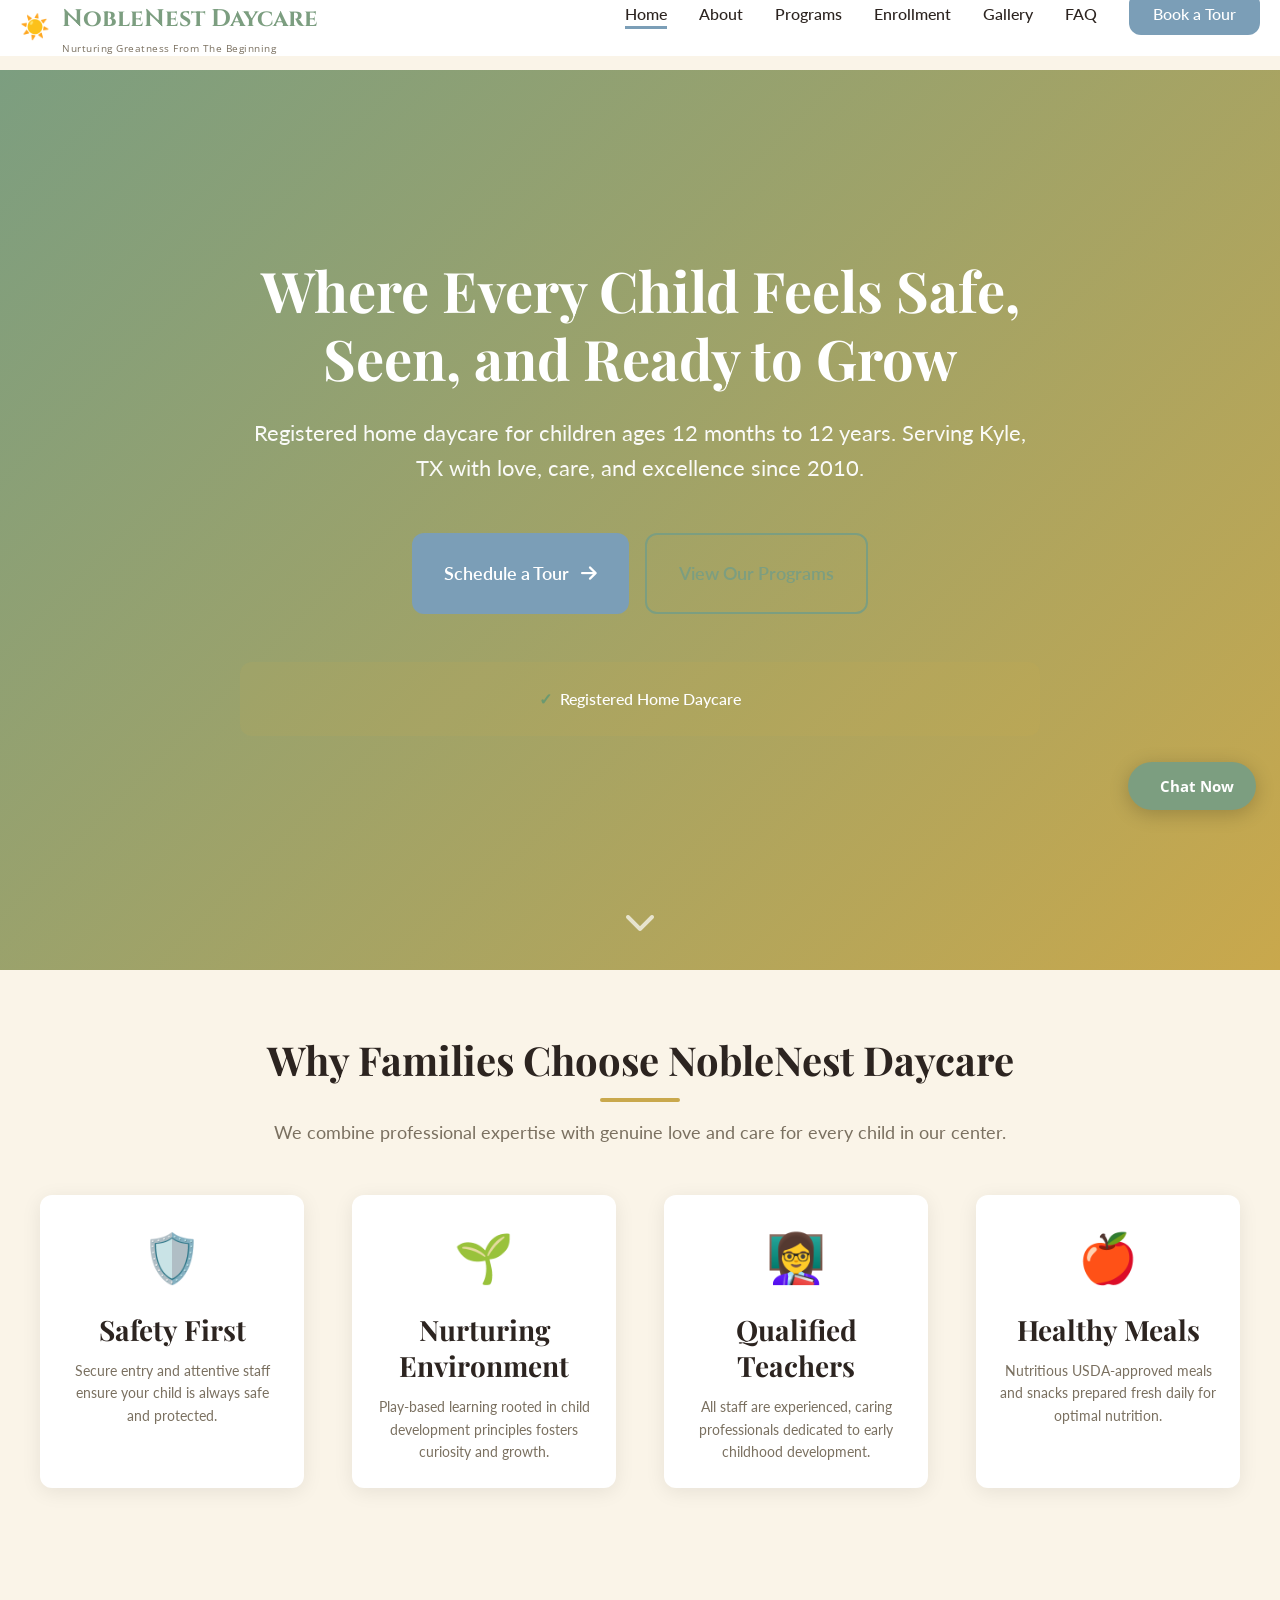
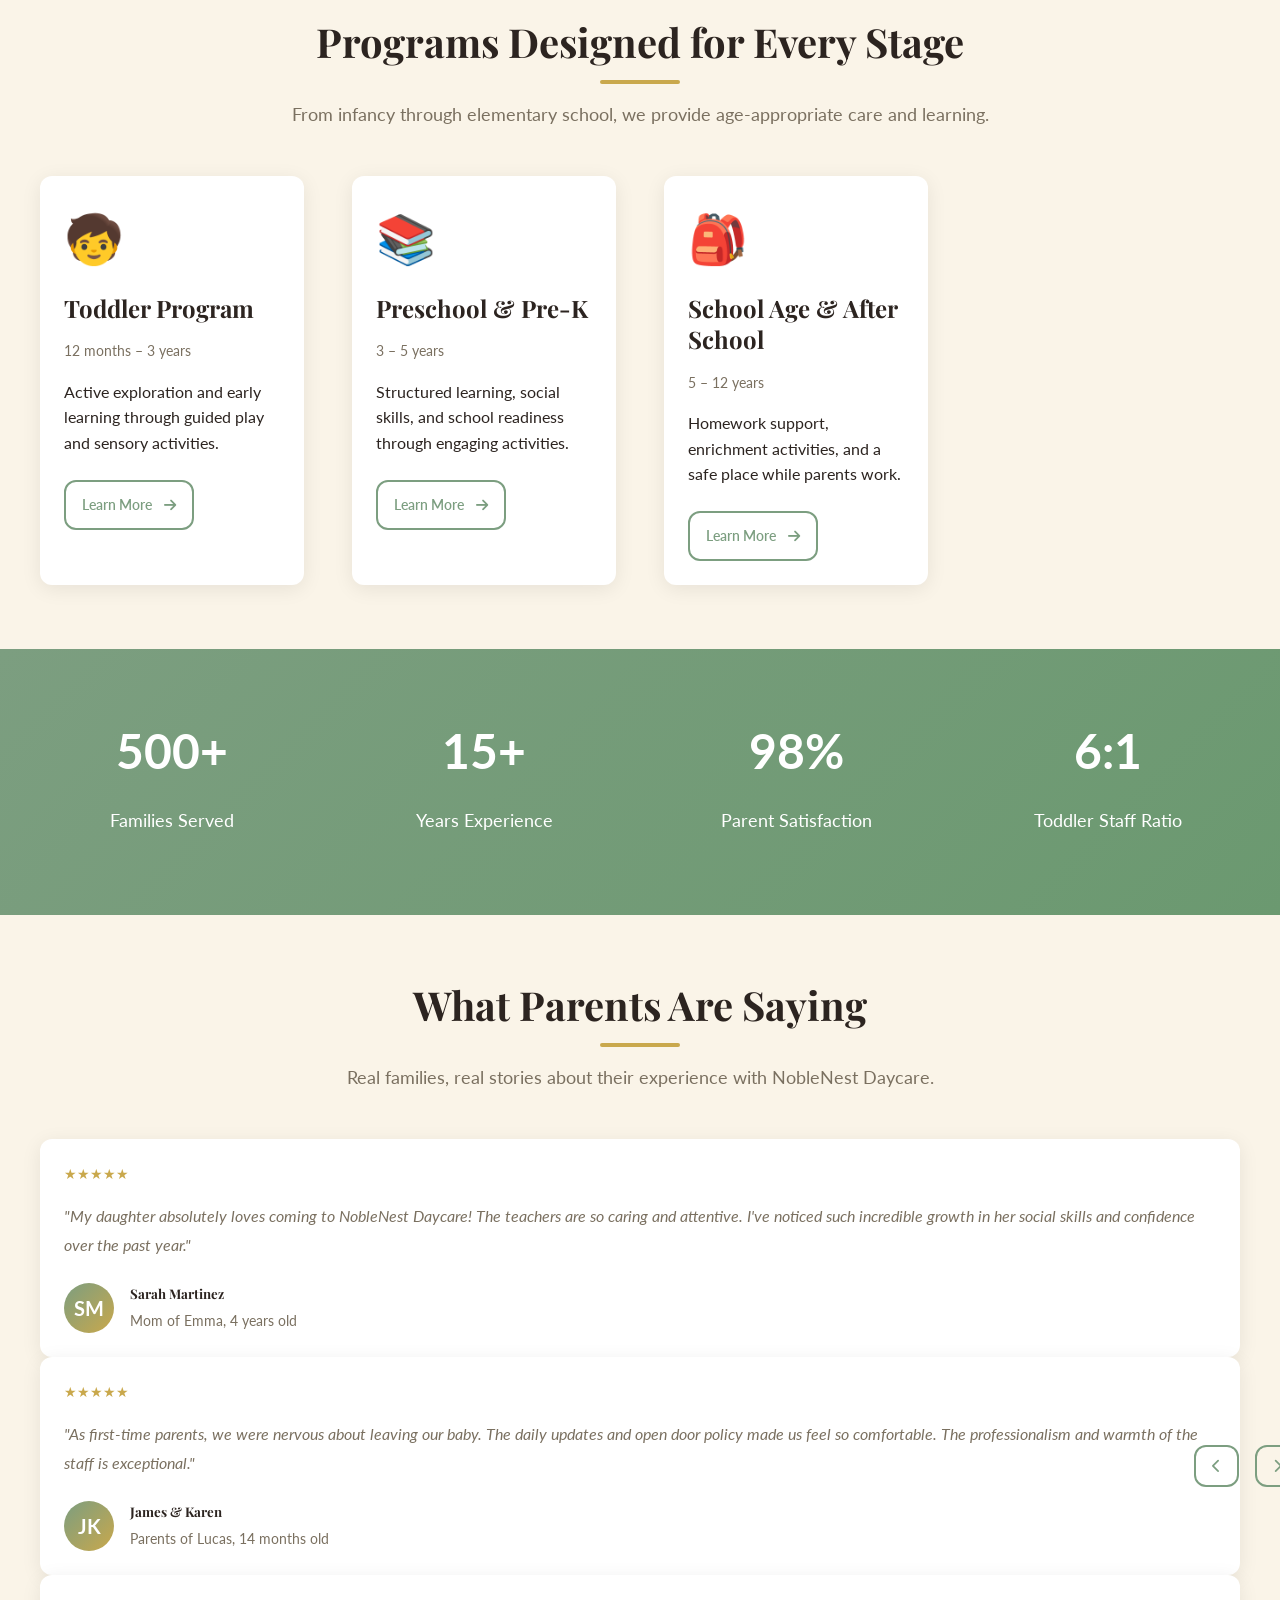
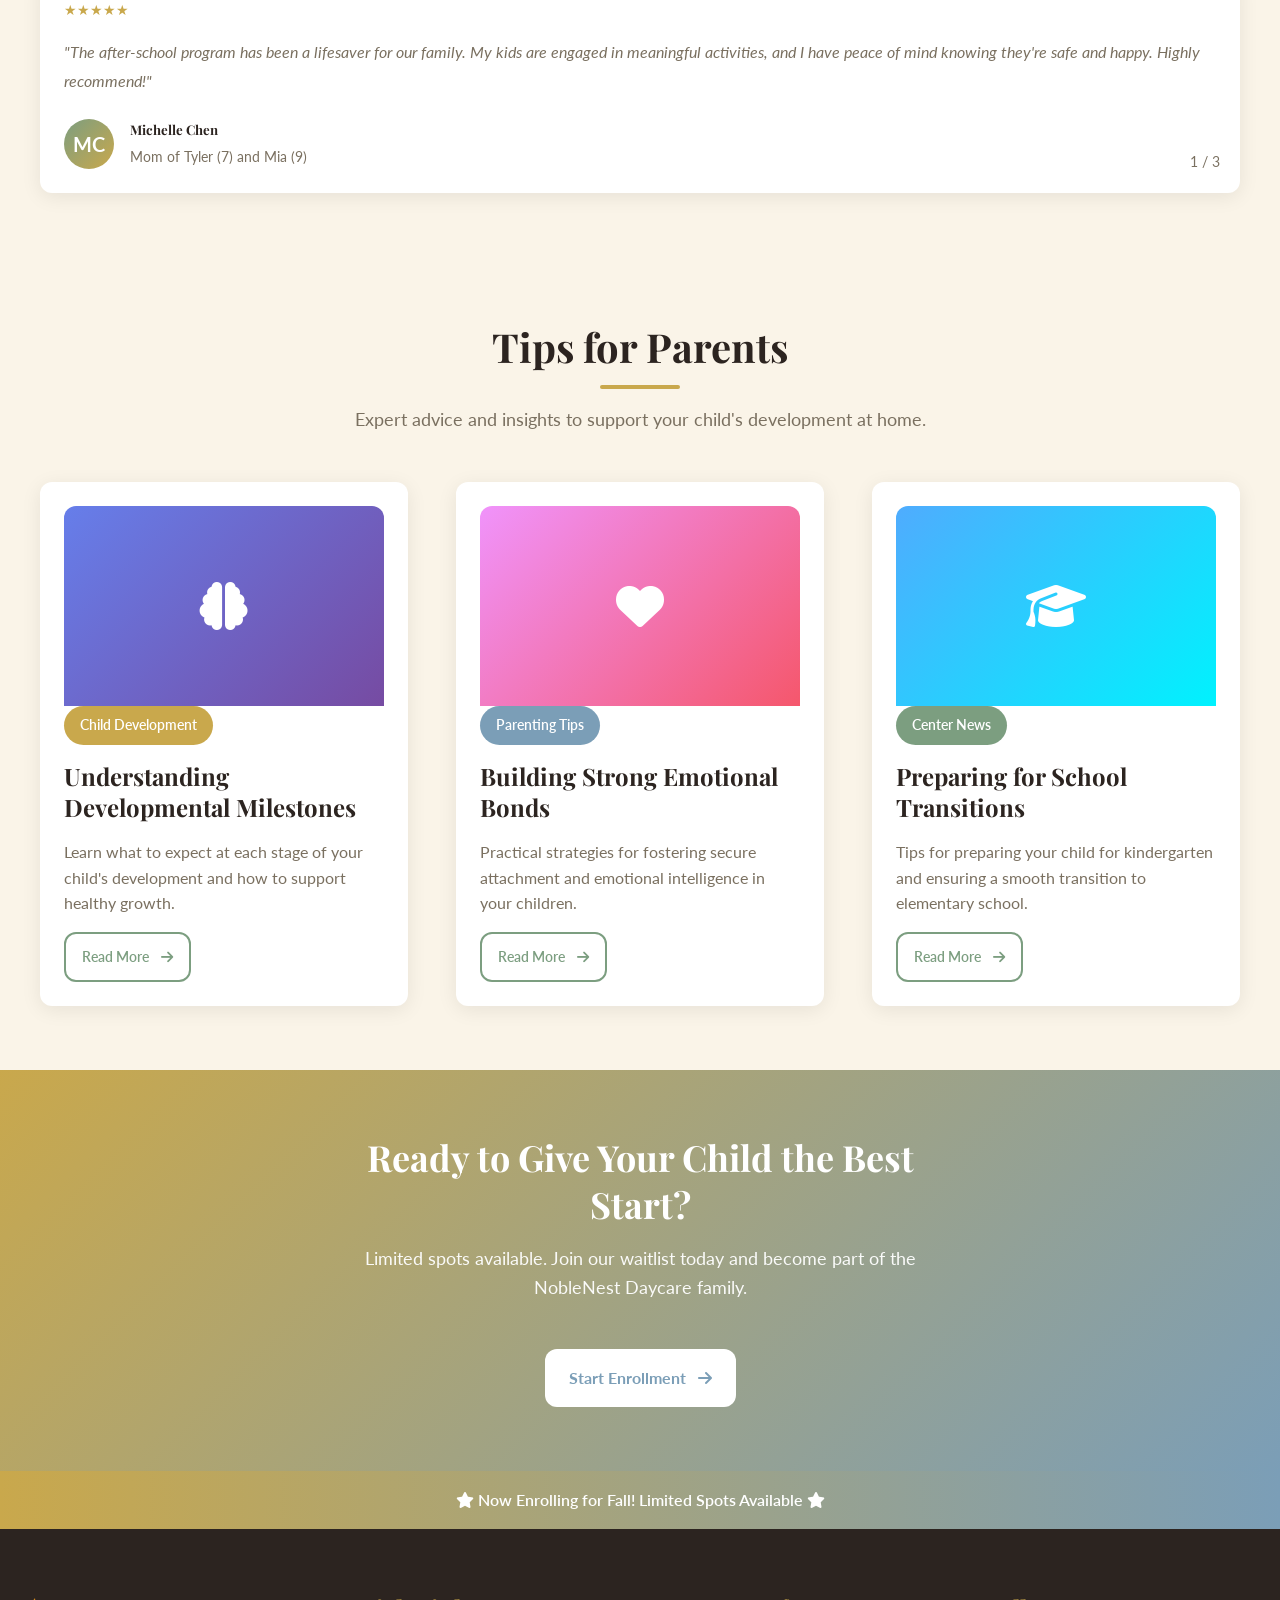
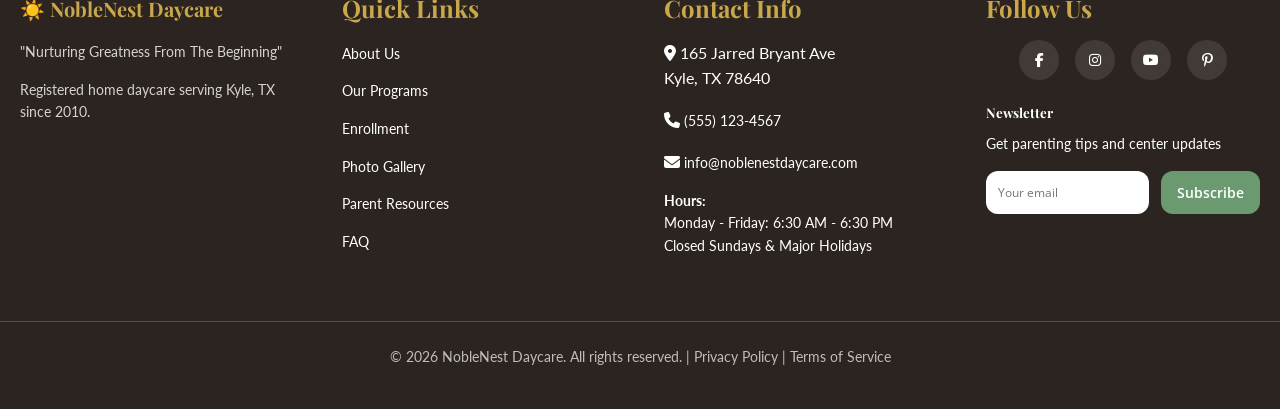
==== commit d647401b: "Update minimum age to 12 months: remove infant care, update all age references" ====
--- a/index.html
+++ b/index.html
@@ -3,21 +3,21 @@
 <head>
   <meta charset="UTF-8">
   <meta name="viewport" content="width=device-width, initial-scale=1.0">
-  <meta name="description" content="NobleNest Daycare - Registered home daycare for ages 6 weeks to 12 years. Safe, nurturing environment with qualified teachers and play-based learning.">
+  <meta name="description" content="NobleNest Daycare - Registered home daycare for ages 12 months to 12 years. Safe, nurturing environment with qualified teachers and play-based learning.">
   <meta name="keywords" content="childcare, daycare, preschool, after-school care, child development, Springfield IL">
   
   <!-- Open Graph / Facebook -->
   <meta property="og:type" content="website">
   <meta property="og:url" content="https://noblenestdaycare.com/">
   <meta property="og:title" content="NobleNest Daycare | Registered Home Daycare">
-  <meta property="og:description" content="Where every child feels safe, seen, and ready to grow. Registered home daycare for ages 6 weeks to 12 years.">
+  <meta property="og:description" content="Where every child feels safe, seen, and ready to grow. Registered home daycare for ages 12 months to 12 years.">
   <meta property="og:image" content="https://noblenestdaycare.com/images/og-image.jpg">
   
   <!-- Twitter -->
   <meta property="twitter:card" content="summary_large_image">
   <meta property="twitter:url" content="https://noblenestdaycare.com/">
   <meta property="twitter:title" content="NobleNest Daycare | Registered Home Daycare">
-  <meta property="twitter:description" content="Where every child feels safe, seen, and ready to grow. Registered home daycare for ages 6 weeks to 12 years.">
+  <meta property="twitter:description" content="Where every child feels safe, seen, and ready to grow. Registered home daycare for ages 12 months to 12 years.">
   <meta property="twitter:image" content="https://noblenestdaycare.com/images/twitter-image.jpg">
   
   <!-- Canonical -->
@@ -42,7 +42,7 @@
     "@context": "https://schema.org",
     "@type": "ChildCare",
     "name": "NobleNest Daycare",
-    "description": "Registered home daycare for children ages 6 weeks to 12 years",
+    "description": "Registered home daycare for children ages 12 months to 12 years",
     "telephone": "+1-555-123-4567",
     "email": "info@noblenestdaycare.com",
     "address": {
@@ -66,7 +66,7 @@
   }
   </script>
   
-  <title>NobleNest Daycare | Registered Home Daycare for Ages 6 Weeks - 12 Years</title>
+  <title>NobleNest Daycare | Registered Home Daycare for Ages 12 Months - 12 Years</title>
 </head>
 <body>
   <a href="#main-content" class="skip-link">Skip to main content</a>
@@ -115,7 +115,7 @@
       <div class="hero-content">
         <h1>Where Every Child Feels Safe, Seen, and Ready to Grow</h1>
         <p class="hero-subtitle">
-          Registered home daycare for children ages 6 weeks to 12 years. Serving Kyle, TX with love, care, and excellence since 2010.
+          Registered home daycare for children ages 12 months to 12 years. Serving Kyle, TX with love, care, and excellence since 2010.
         </p>
         
         <div class="hero-buttons">
@@ -179,17 +179,9 @@
 
         <div class="grid-4 programs-grid">
           <div class="card">
-            <div style="font-size: 48px; margin-bottom: var(--spacing-md);">👶</div>
-            <h4>Infant Care</h4>
-            <p style="font-size: var(--font-size-small); color: var(--text-light); margin-bottom: var(--spacing-md);">6 weeks – 12 months</p>
-            <p style="margin-bottom: var(--spacing-lg);">Responsive, individualized care for your precious newborn in a safe, calm environment.</p>
-            <a href="programs.html" class="btn btn-outline btn-small">Learn More <i class="fas fa-arrow-right"></i></a>
-          </div>
-
-          <div class="card">
             <div style="font-size: 48px; margin-bottom: var(--spacing-md);">🧒</div>
             <h4>Toddler Program</h4>
-            <p style="font-size: var(--font-size-small); color: var(--text-light); margin-bottom: var(--spacing-md);">1 – 3 years</p>
+            <p style="font-size: var(--font-size-small); color: var(--text-light); margin-bottom: var(--spacing-md);">12 months – 3 years</p>
             <p style="margin-bottom: var(--spacing-lg);">Active exploration and early learning through guided play and sensory activities.</p>
             <a href="programs.html" class="btn btn-outline btn-small">Learn More <i class="fas fa-arrow-right"></i></a>
           </div>
@@ -240,9 +232,9 @@
 
           <div style="text-align: center;">
             <div style="font-size: 48px; font-weight: 700; margin-bottom: var(--spacing-md);">
-              <span class="counter" data-target="4">0</span>:1
-            </div>
-            <p style="font-size: var(--font-size-large);">Infant Staff Ratio</p>
+              <span class="counter" data-target="6">0</span>:1
+            </div>
+            <p style="font-size: var(--font-size-large);">Toddler Staff Ratio</p>
           </div>
         </div>
       </div>
@@ -284,7 +276,7 @@
               <div class="testimonial-avatar">JK</div>
               <div class="testimonial-info">
                 <h5>James & Karen</h5>
-                <p>Parents of Lucas, 10 months old</p>
+                <p>Parents of Lucas, 14 months old</p>
               </div>
             </div>
           </div>
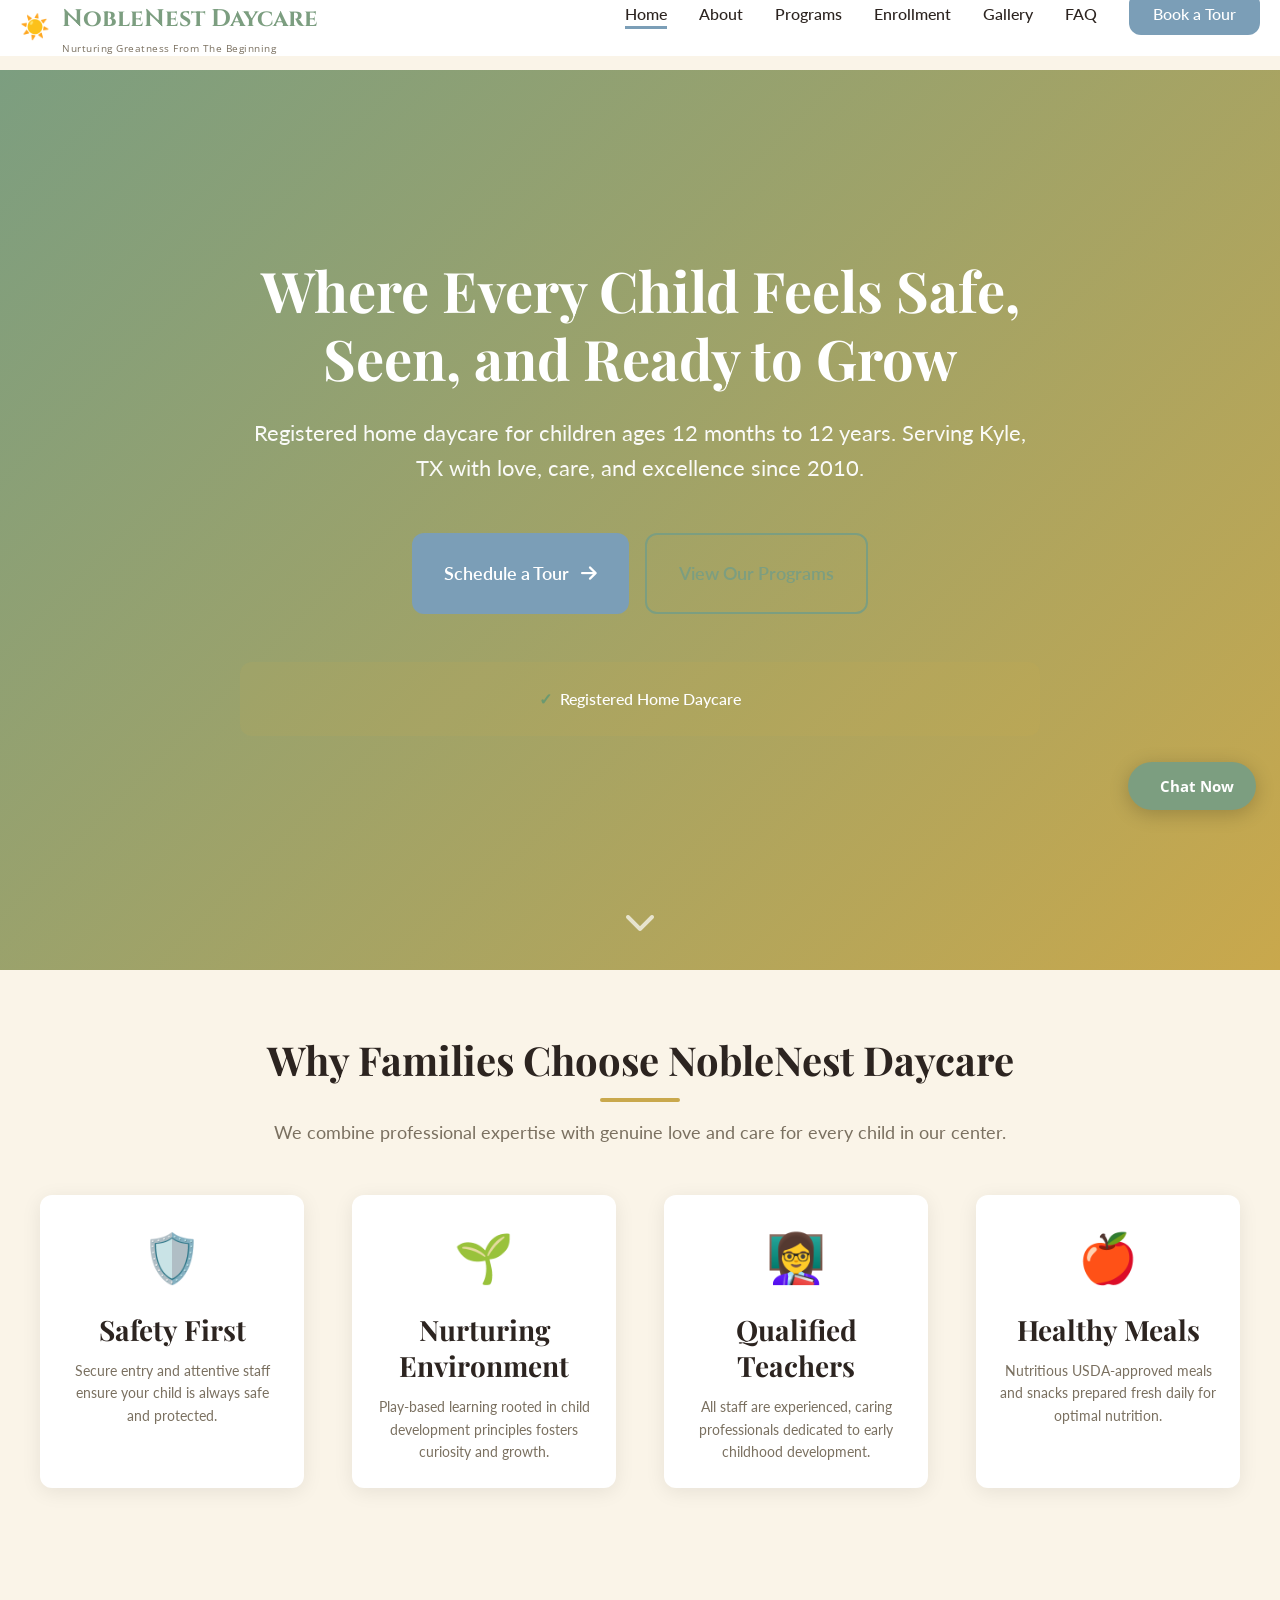
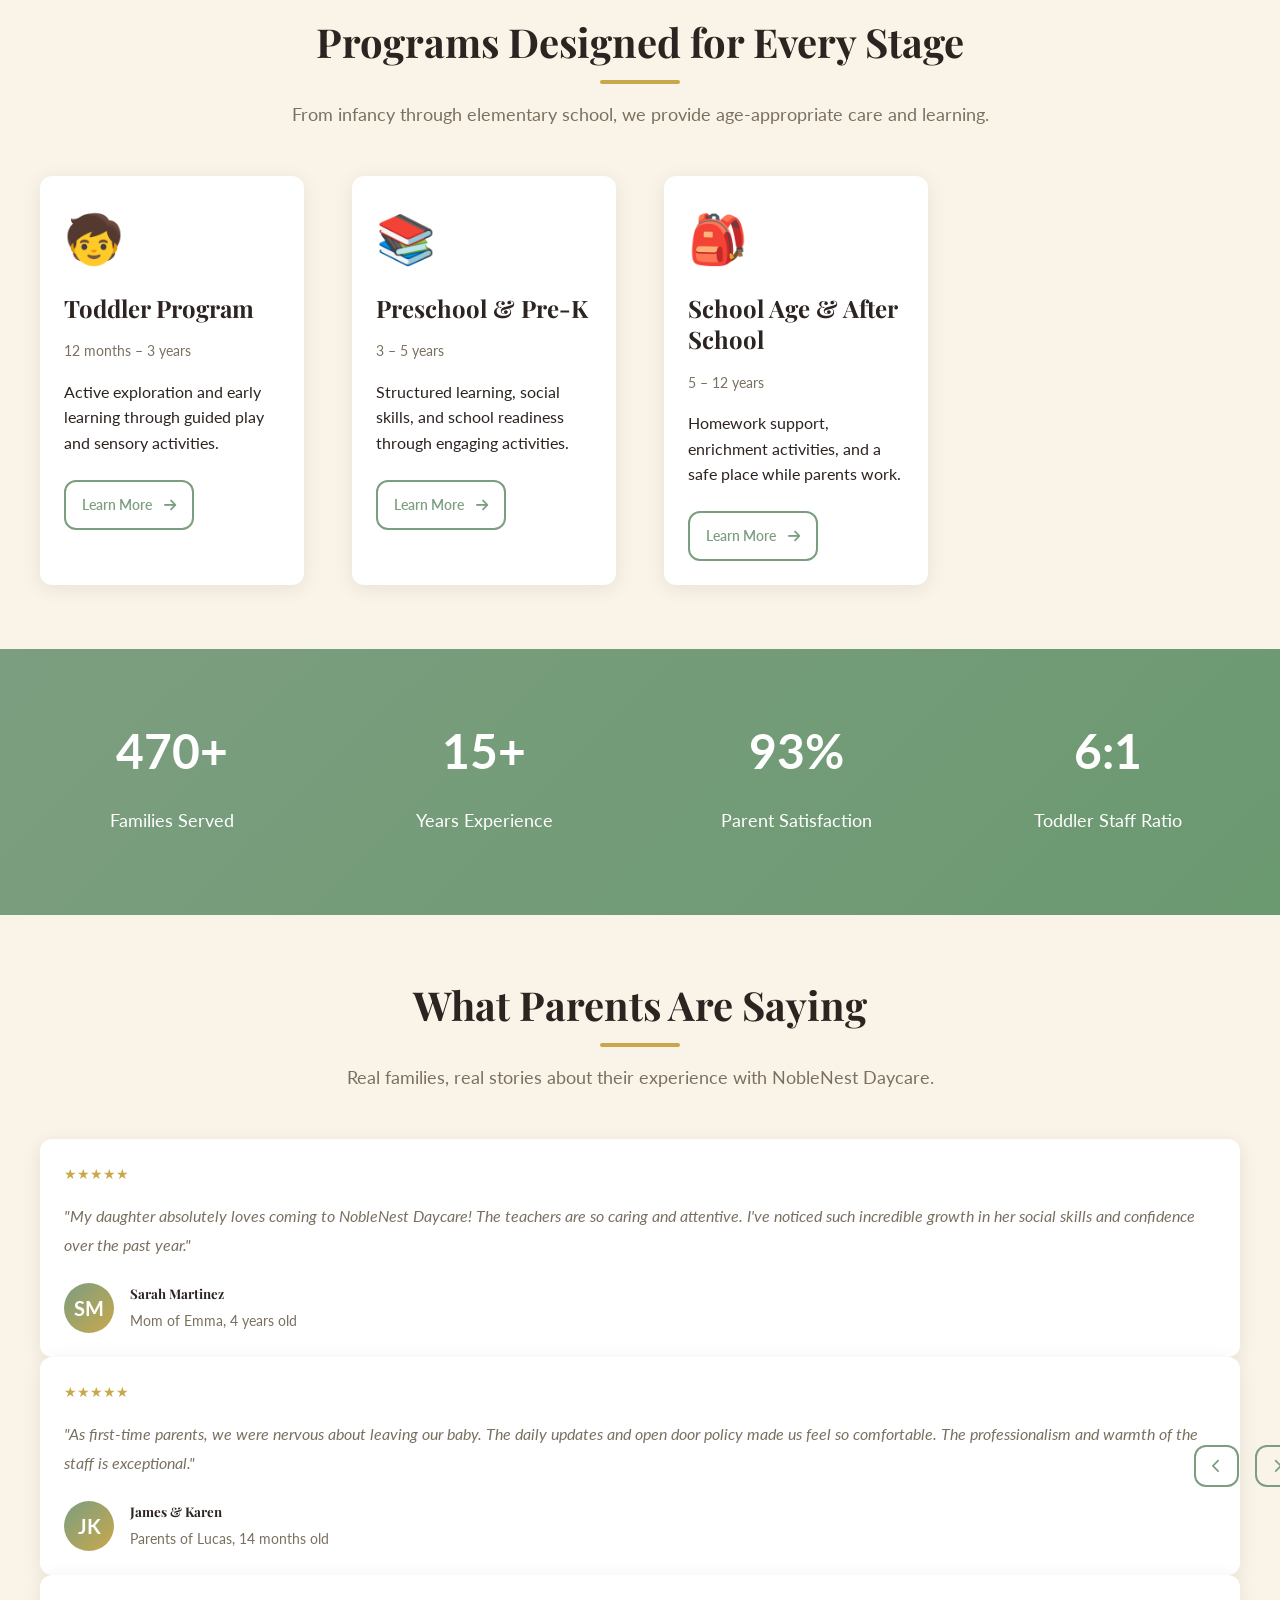
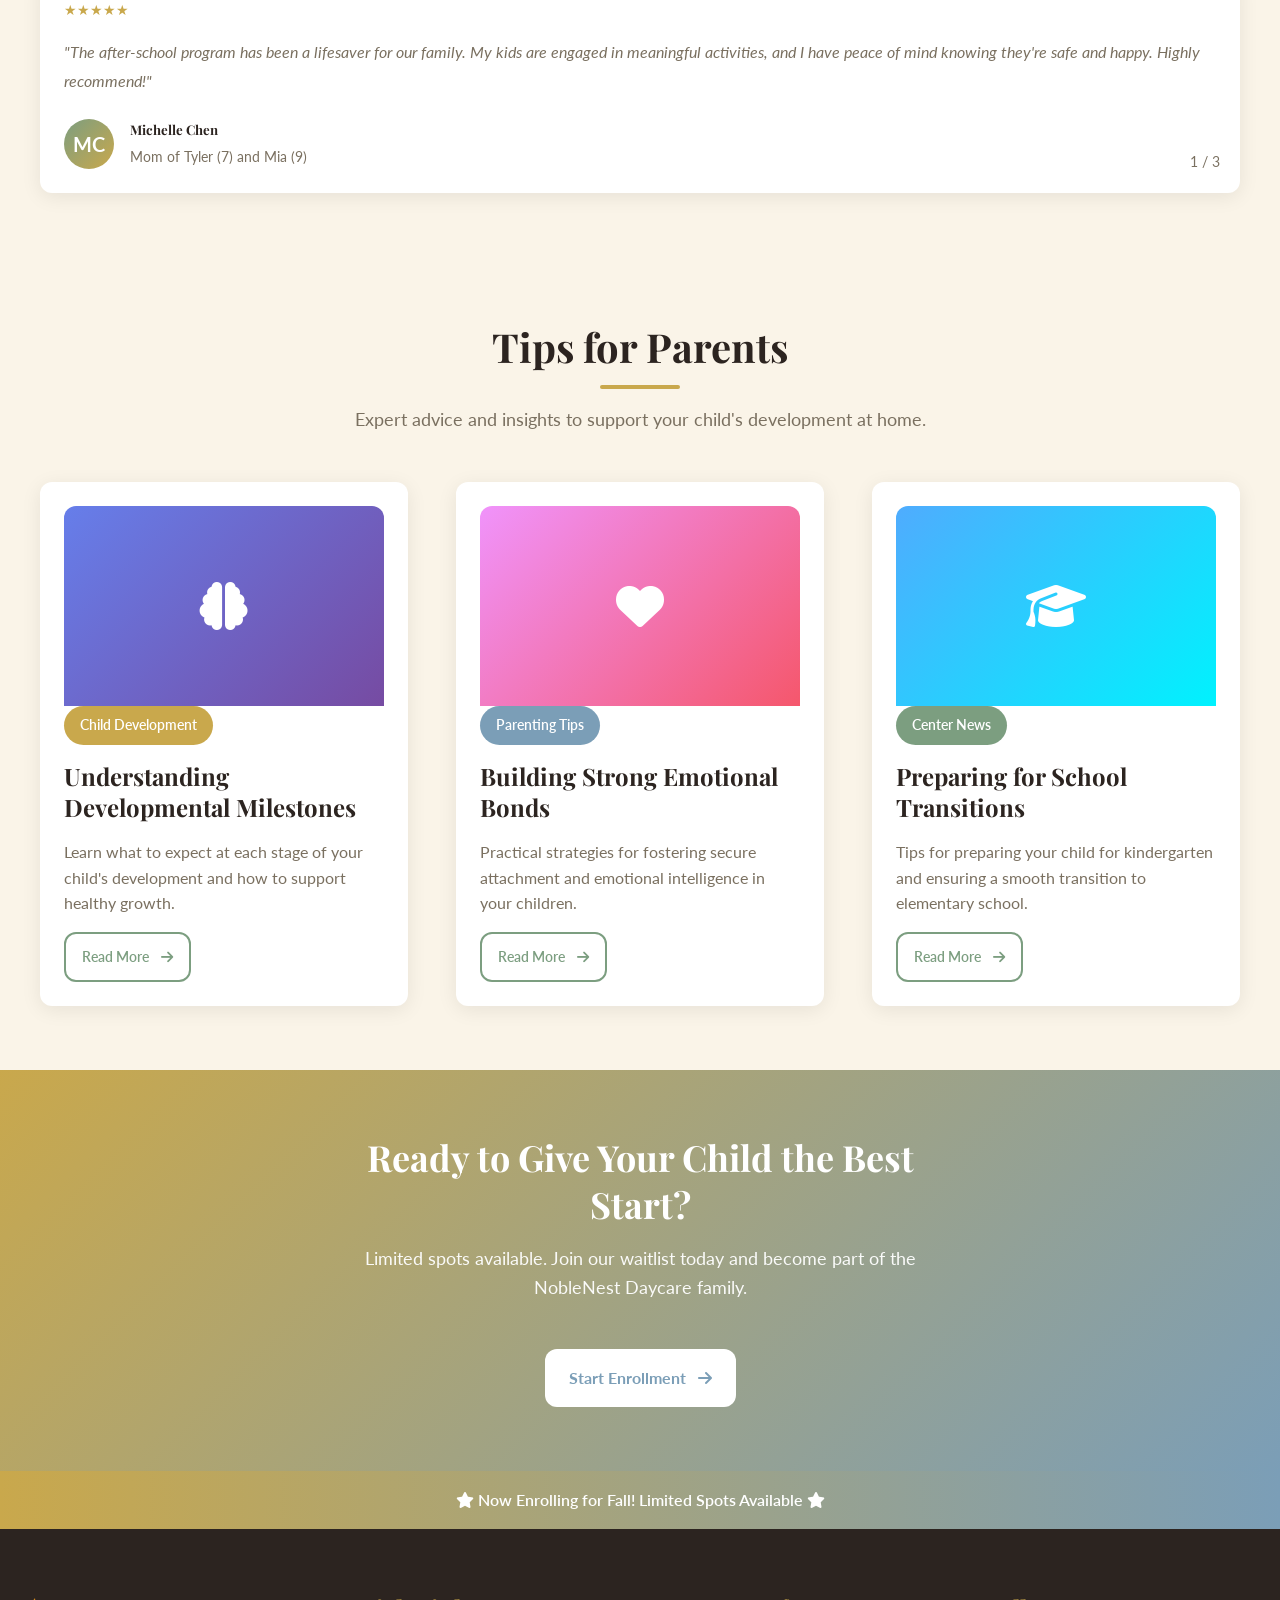
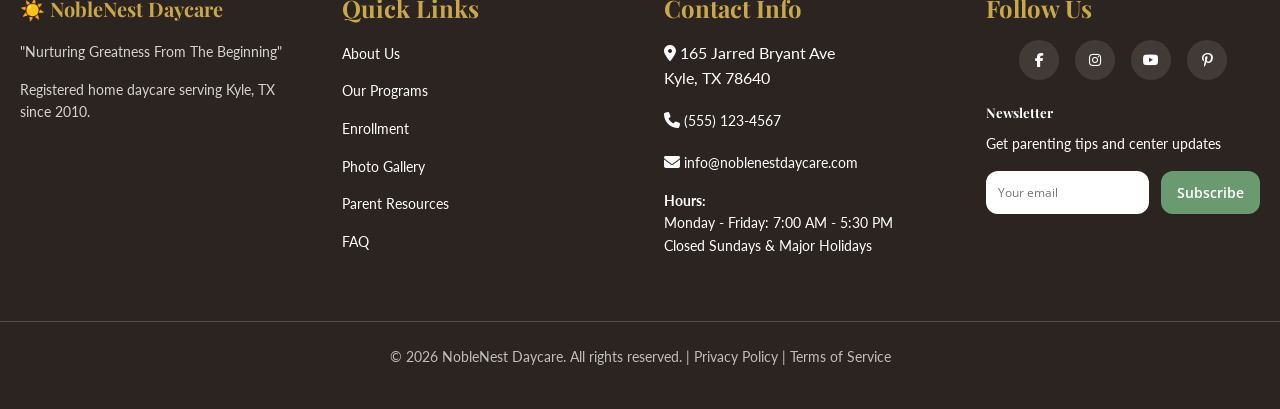
==== commit b175adb1: "Update hours to 7am-5:30pm; diapers/wipes/bottles/formula/car seat parent-supplied; meals & snacks p" ====
--- a/index.html
+++ b/index.html
@@ -53,7 +53,7 @@
       "postalCode": "62701",
       "addressCountry": "US"
     },
-    "openingHours": "Mo-Fr 06:30-18:30",
+    "openingHours": "Mo-Fr 07:00-17:30",
     "priceRange": "$$",
     "url": "https://noblenestdaycare.com",
     "aggregateRating": {
@@ -411,7 +411,7 @@
         </p>
         <p style="font-size: var(--font-size-small); margin-top: var(--spacing-md);">
           <strong>Hours:</strong><br>
-          Monday - Friday: 6:30 AM - 6:30 PM<br>
+          Monday - Friday: 7:00 AM - 5:30 PM<br>
           Closed Sundays & Major Holidays
         </p>
       </div>
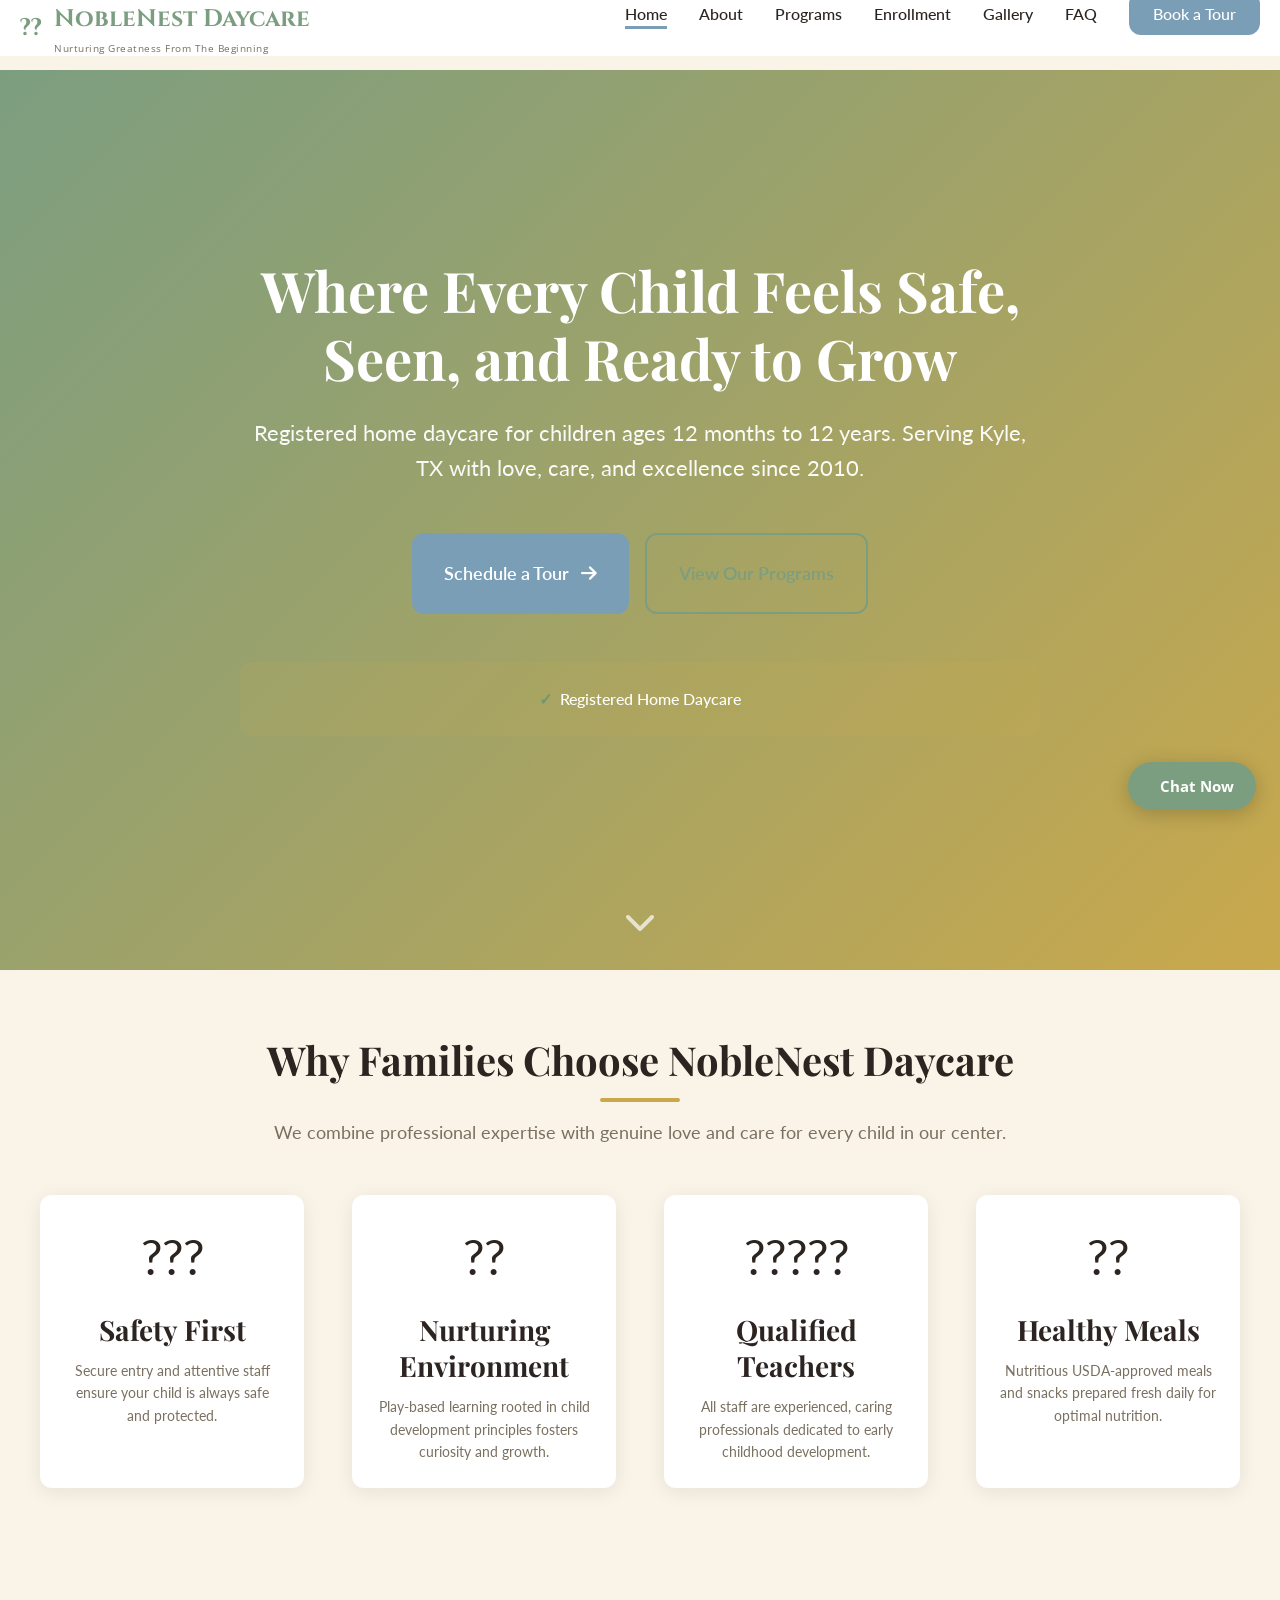
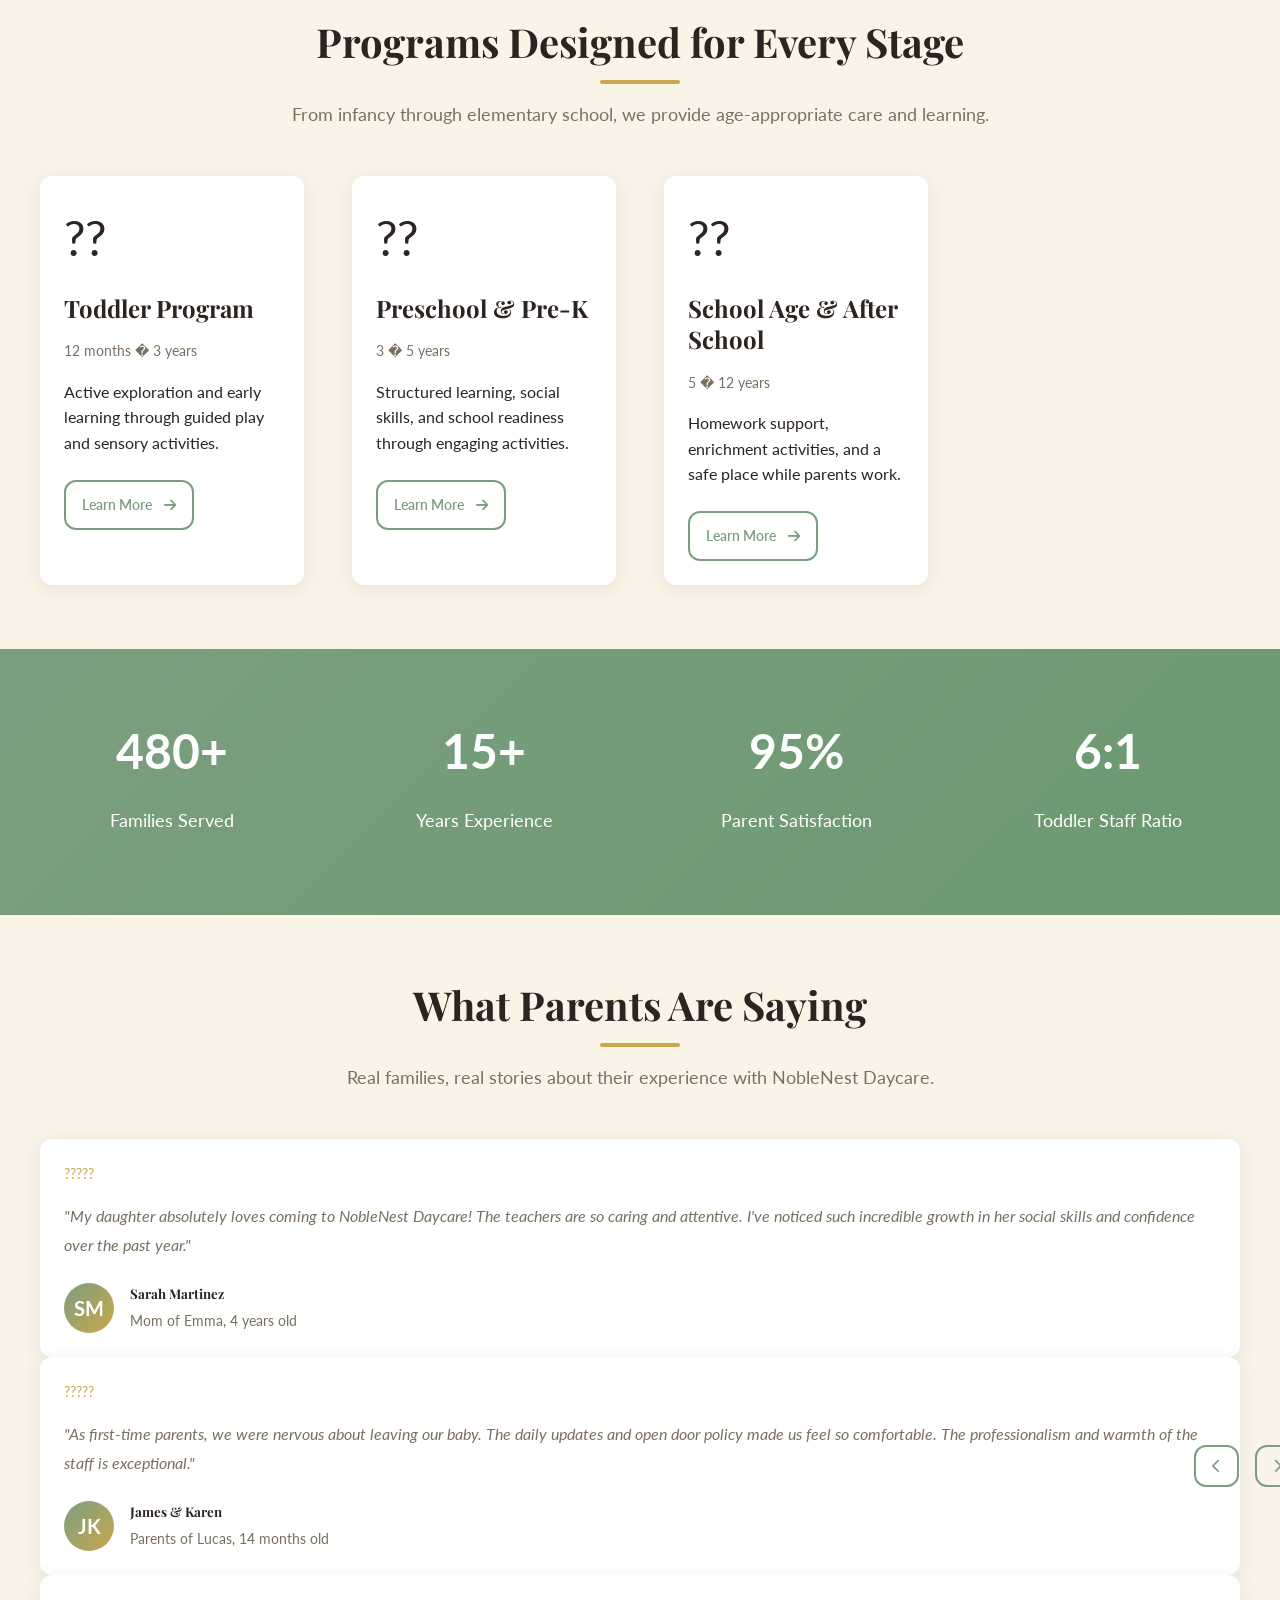
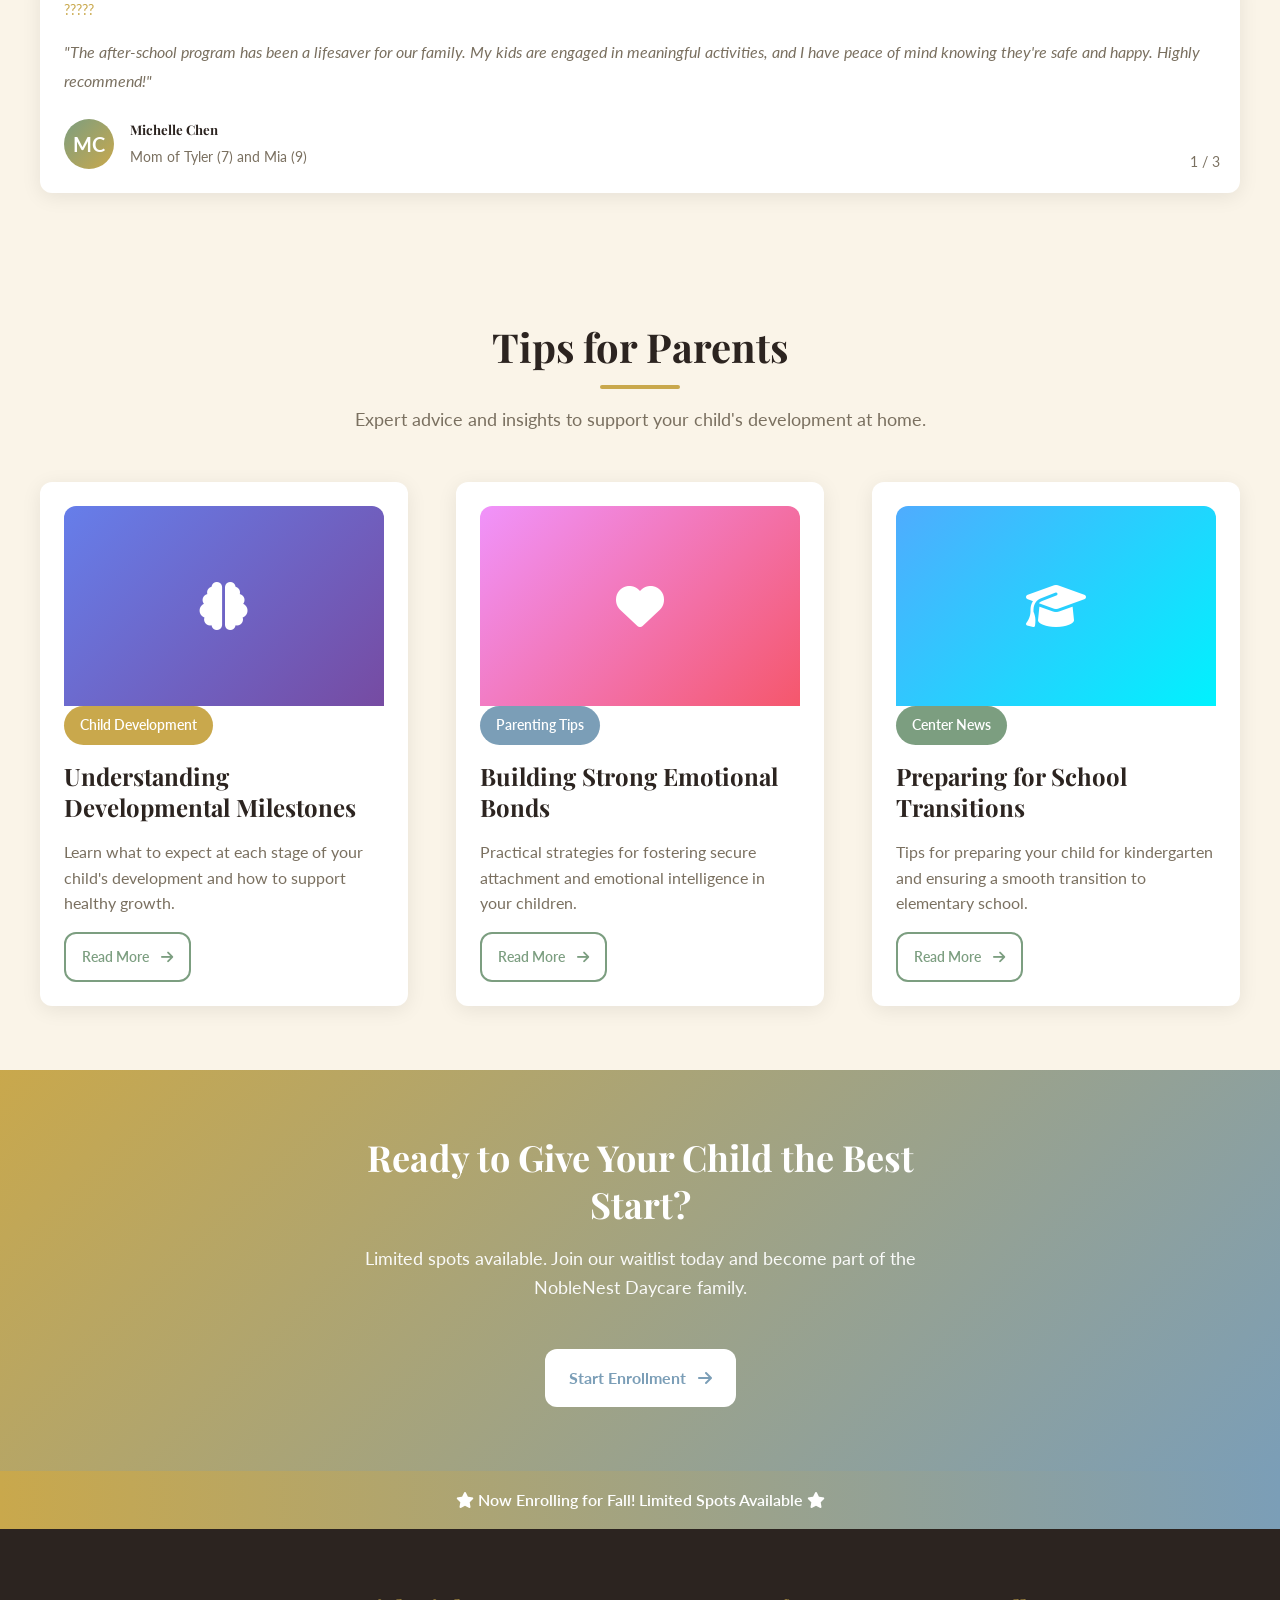
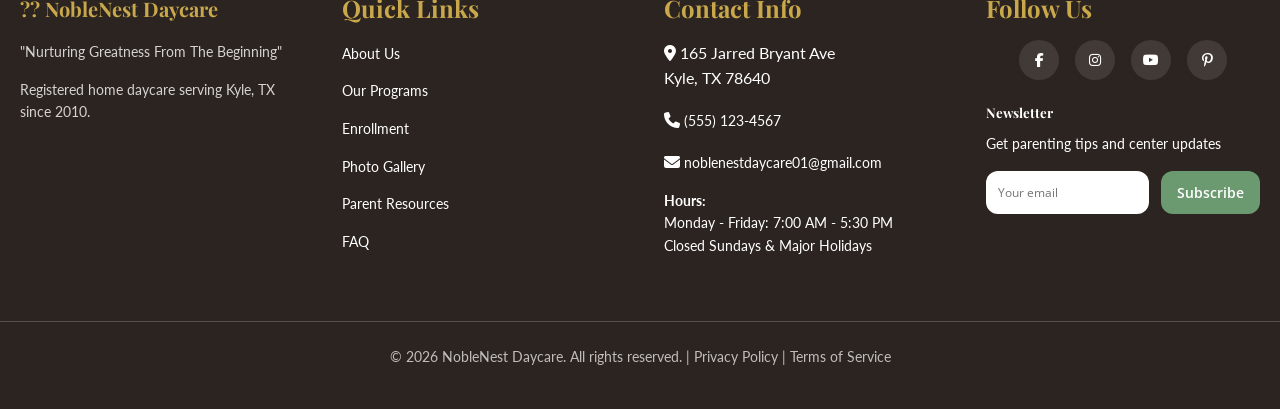
==== commit 74228f6a: "Update contact email to noblenestdaycare01@gmail.com" ====
--- a/index.html
+++ b/index.html
@@ -1,4 +1,4 @@
-﻿<!DOCTYPE html>
+<!DOCTYPE html>
 <html lang="en">
 <head>
   <meta charset="UTF-8">
@@ -24,7 +24,7 @@
   <link rel="canonical" href="https://noblenestdaycare.com/">
   
   <!-- Favicon -->
-  <link rel="icon" type="image/x-icon" href="data:image/svg+xml,<svg xmlns='http://www.w3.org/2000/svg' viewBox='0 0 100 100'><text y='.9em' font-size='90'>☀️</text></svg>">
+  <link rel="icon" type="image/x-icon" href="data:image/svg+xml,<svg xmlns='http://www.w3.org/2000/svg' viewBox='0 0 100 100'><text y='.9em' font-size='90'>??</text></svg>">
   
   <!-- Google Fonts -->
   <link href="https://fonts.googleapis.com/css2?family=Cinzel:wght@400;600;700&family=Playfair+Display:wght@400;600;700&family=Lato:wght@300;400;700&family=Open+Sans:wght@400;600;700&display=swap" rel="stylesheet">
@@ -44,7 +44,7 @@
     "name": "NobleNest Daycare",
     "description": "Registered home daycare for children ages 12 months to 12 years",
     "telephone": "+1-555-123-4567",
-    "email": "info@noblenestdaycare.com",
+    "email": "noblenestdaycare01@gmail.com",
     "address": {
       "@type": "PostalAddress",
       "streetAddress": "165 Jarred Bryant Ave",
@@ -75,7 +75,7 @@
   <header>
     <nav class="container">
       <a href="index.html" class="logo">
-        <span>☀️</span>
+        <span>??</span>
         <div class="logo-text"><span>NobleNest Daycare</span><span class="logo-motto">Nurturing Greatness From The Beginning</span></div>
       </a>
       
@@ -143,25 +143,25 @@
 
         <div class="grid-4">
           <div class="card icon-card">
-            <div class="icon">🛡️</div>
+            <div class="icon">???</div>
             <h3>Safety First</h3>
             <p>Secure entry and attentive staff ensure your child is always safe and protected.</p>
           </div>
 
           <div class="card icon-card">
-            <div class="icon">🌱</div>
+            <div class="icon">??</div>
             <h3>Nurturing Environment</h3>
             <p>Play-based learning rooted in child development principles fosters curiosity and growth.</p>
           </div>
 
           <div class="card icon-card">
-            <div class="icon">👩‍🏫</div>
+            <div class="icon">?????</div>
             <h3>Qualified Teachers</h3>
             <p>All staff are experienced, caring professionals dedicated to early childhood development.</p>
           </div>
 
           <div class="card icon-card">
-            <div class="icon">🍎</div>
+            <div class="icon">??</div>
             <h3>Healthy Meals</h3>
             <p>Nutritious USDA-approved meals and snacks prepared fresh daily for optimal nutrition.</p>
           </div>
@@ -179,25 +179,25 @@
 
         <div class="grid-4 programs-grid">
           <div class="card">
-            <div style="font-size: 48px; margin-bottom: var(--spacing-md);">🧒</div>
+            <div style="font-size: 48px; margin-bottom: var(--spacing-md);">??</div>
             <h4>Toddler Program</h4>
-            <p style="font-size: var(--font-size-small); color: var(--text-light); margin-bottom: var(--spacing-md);">12 months – 3 years</p>
+            <p style="font-size: var(--font-size-small); color: var(--text-light); margin-bottom: var(--spacing-md);">12 months � 3 years</p>
             <p style="margin-bottom: var(--spacing-lg);">Active exploration and early learning through guided play and sensory activities.</p>
             <a href="programs.html" class="btn btn-outline btn-small">Learn More <i class="fas fa-arrow-right"></i></a>
           </div>
 
           <div class="card">
-            <div style="font-size: 48px; margin-bottom: var(--spacing-md);">📚</div>
+            <div style="font-size: 48px; margin-bottom: var(--spacing-md);">??</div>
             <h4>Preschool & Pre-K</h4>
-            <p style="font-size: var(--font-size-small); color: var(--text-light); margin-bottom: var(--spacing-md);">3 – 5 years</p>
+            <p style="font-size: var(--font-size-small); color: var(--text-light); margin-bottom: var(--spacing-md);">3 � 5 years</p>
             <p style="margin-bottom: var(--spacing-lg);">Structured learning, social skills, and school readiness through engaging activities.</p>
             <a href="programs.html" class="btn btn-outline btn-small">Learn More <i class="fas fa-arrow-right"></i></a>
           </div>
 
           <div class="card">
-            <div style="font-size: 48px; margin-bottom: var(--spacing-md);">🎒</div>
+            <div style="font-size: 48px; margin-bottom: var(--spacing-md);">??</div>
             <h4>School Age & After School</h4>
-            <p style="font-size: var(--font-size-small); color: var(--text-light); margin-bottom: var(--spacing-md);">5 – 12 years</p>
+            <p style="font-size: var(--font-size-small); color: var(--text-light); margin-bottom: var(--spacing-md);">5 � 12 years</p>
             <p style="margin-bottom: var(--spacing-lg);">Homework support, enrichment activities, and a safe place while parents work.</p>
             <a href="programs.html" class="btn btn-outline btn-small">Learn More <i class="fas fa-arrow-right"></i></a>
           </div>
@@ -251,7 +251,7 @@
         <div class="testimonials-grid" style="position: relative;">
           <div class="card testimonial-card" style="display: none;">
             <div class="star-rating">
-              ★★★★★
+              ?????
             </div>
             <p class="testimonial">
               "My daughter absolutely loves coming to NobleNest Daycare! The teachers are so caring and attentive. I've noticed such incredible growth in her social skills and confidence over the past year."
@@ -267,7 +267,7 @@
 
           <div class="card testimonial-card" style="display: none;">
             <div class="star-rating">
-              ★★★★★
+              ?????
             </div>
             <p class="testimonial">
               "As first-time parents, we were nervous about leaving our baby. The daily updates and open door policy made us feel so comfortable. The professionalism and warmth of the staff is exceptional."
@@ -283,7 +283,7 @@
 
           <div class="card testimonial-card" style="display: none;">
             <div class="star-rating">
-              ★★★★★
+              ?????
             </div>
             <p class="testimonial">
               "The after-school program has been a lifesaver for our family. My kids are engaged in meaningful activities, and I have peace of mind knowing they're safe and happy. Highly recommend!"
@@ -380,7 +380,7 @@
   <footer>
     <div class="footer-content">
       <div class="footer-section">
-        <div class="footer-logo">☀️ NobleNest Daycare</div>
+        <div class="footer-logo">?? NobleNest Daycare</div>
         <p class="footer-tagline">"Nurturing Greatness From The Beginning"</p>
         <p style="font-size: var(--font-size-small); color: rgba(255, 255, 255, 0.8);">Registered home daycare serving Kyle, TX since 2010.</p>
       </div>
@@ -407,7 +407,7 @@
           <i class="fas fa-phone"></i> <a href="tel:+1-555-123-4567">(555) 123-4567</a>
         </p>
         <p>
-          <i class="fas fa-envelope"></i> <a href="mailto:info@noblenestdaycare.com">info@noblenestdaycare.com</a>
+          <i class="fas fa-envelope"></i> <a href="mailto:noblenestdaycare01@gmail.com">noblenestdaycare01@gmail.com</a>
         </p>
         <p style="font-size: var(--font-size-small); margin-top: var(--spacing-md);">
           <strong>Hours:</strong><br>
--- a/css/style.css
+++ b/css/style.css
@@ -725,15 +725,19 @@
    ============================================ */
 .breadcrumb {
   display: flex;
-  flex-wrap: wrap;
-  gap: var(--spacing-sm);
+  flex-wrap: nowrap;
+  align-items: center;
+  gap: 6px;
   font-size: var(--font-size-small);
+  font-family: var(--font-body);
+  font-style: normal;
   color: rgba(255, 255, 255, 0.8);
   margin-bottom: var(--spacing-lg);
 }
 
 .breadcrumb a {
   color: var(--white);
+  font-style: normal;
 }
 
 .breadcrumb a:hover {
@@ -742,6 +746,8 @@
 
 .breadcrumb .divider {
   color: rgba(255, 255, 255, 0.6);
+  font-style: normal;
+  line-height: 1;
 }
 
 /* ============================================
@@ -947,6 +953,15 @@
 /* ============================================
    GRIDS & LAYOUTS
    ============================================ */
+
+/* Two-column layout used on about/programs pages */
+.two-column {
+  display: grid;
+  grid-template-columns: 1fr 1fr;
+  gap: var(--spacing-2xl);
+  align-items: center;
+}
+
 .grid-2 {
   display: grid;
   grid-template-columns: repeat(auto-fit, minmax(300px, 1fr));
--- a/css/responsive.css
+++ b/css/responsive.css
@@ -1,15 +1,77 @@
 /* ============================================
    RESPONSIVE DESIGN - MEDIA QUERIES
-   Mobile First Approach
-   ============================================ */
-
-/* ============================================
-   SMALL DEVICES (Mobile)
-   320px - 767px
-   ============================================ */
-
+   ============================================ */
+
+/* ============================================
+   TABLET  (768px – 1023px)
+   ============================================ */
+@media (max-width: 1023px) {
+  :root {
+    --container-padding: 20px;
+  }
+
+  nav {
+    padding: var(--spacing-md) var(--container-padding);
+  }
+
+  .nav-menu {
+    gap: var(--spacing-lg);
+  }
+
+  .two-column {
+    grid-template-columns: 1fr;
+  }
+
+  .grid-4 {
+    grid-template-columns: repeat(2, 1fr);
+  }
+
+  .faq-layout {
+    grid-template-columns: 1fr;
+  }
+
+  .faq-sidebar {
+    position: static;
+    display: flex;
+    flex-wrap: wrap;
+    gap: 8px;
+    padding: 14px 16px;
+    border-radius: 12px;
+  }
+
+  .faq-sidebar h3 {
+    width: 100%;
+    margin-bottom: 4px;
+  }
+
+  .faq-nav-btn {
+    width: auto;
+    padding: 7px 14px;
+    background: var(--background);
+    border-radius: 50px;
+    margin-bottom: 0;
+  }
+
+  .faq-nav-btn .pill-count {
+    display: none;
+  }
+}
+
+/* ============================================
+   MOBILE  (≤ 767px)
+   ============================================ */
 @media (max-width: 767px) {
-  /* Navigation */
+
+  /* ── Base ─────────────────────────────────── */
+  html, body {
+    overflow-x: hidden;
+  }
+
+  section {
+    padding: var(--spacing-2xl) var(--container-padding);
+  }
+
+  /* ── Navigation ───────────────────────────── */
   .nav-menu {
     display: none;
   }
@@ -19,25 +81,57 @@
   }
 
   nav {
-    padding: var(--spacing-md) var(--container-padding);
+    padding: var(--spacing-sm) var(--container-padding);
   }
 
   .logo {
-    font-size: 18px;
-  }
-
-  /* Hero Section */
+    font-size: 17px;
+    gap: var(--spacing-xs);
+  }
+
+  .logo-motto {
+    display: none; /* hide tagline on small screens */
+  }
+
+  /* Mobile menu */
+  .mobile-menu {
+    display: none;
+    top: 58px;
+    max-height: calc(100vh - 58px);
+  }
+
+  .mobile-menu.active {
+    display: flex;
+  }
+
+  /* ── Hero ─────────────────────────────────── */
   .hero {
-    margin-top: 65px;
+    margin-top: 58px;
     padding: var(--spacing-xl) var(--container-padding);
+    min-height: 80vh;
+  }
+
+  .hero-small {
+    min-height: 240px;
+    margin-top: 58px;
+    display: flex;
+    align-items: center;
+    justify-content: center;
+    text-align: center;
+    padding: var(--spacing-xl) var(--container-padding);
+  }
+
+  .hero-content {
+    width: 100%;
   }
 
   .hero h1 {
-    font-size: 28px;
+    font-size: clamp(26px, 7vw, 36px);
+    margin-bottom: var(--spacing-md);
   }
 
   .hero-subtitle {
-    font-size: 14px;
+    font-size: 15px;
     margin-bottom: var(--spacing-lg);
   }
 
@@ -48,24 +142,30 @@
 
   .hero-buttons .btn {
     width: 100%;
-  }
-
-  /* Section */
-  section {
-    padding: var(--spacing-2xl) var(--container-padding);
-  }
-
+    justify-content: center;
+  }
+
+  /* ── Sections ─────────────────────────────── */
   .section-header {
     margin-bottom: var(--spacing-lg);
   }
 
   .section-header h2 {
-    font-size: 28px;
-  }
-
-  /* Cards */
-  .card {
-    padding: var(--spacing-md);
+    font-size: clamp(22px, 6vw, 30px);
+  }
+
+  .section-subtitle {
+    font-size: var(--font-size-base);
+  }
+
+  /* ── Layouts ──────────────────────────────── */
+  .two-column {
+    grid-template-columns: 1fr;
+    gap: var(--spacing-lg);
+  }
+
+  .row {
+    flex-direction: column;
   }
 
   .grid-2,
@@ -75,27 +175,167 @@
     gap: var(--spacing-lg);
   }
 
-  /* Forms */
+  /* ── Cards ────────────────────────────────── */
+  .card {
+    padding: var(--spacing-md);
+  }
+
+  /* ── Buttons ──────────────────────────────── */
+  .btn {
+    font-size: 14px;
+    padding: var(--spacing-md) var(--spacing-lg);
+  }
+
+  .btn-large {
+    padding: var(--spacing-md) var(--spacing-xl);
+    font-size: var(--font-size-base);
+  }
+
+  /* ── Tabs ─────────────────────────────────── */
+  .tabs {
+    margin-bottom: var(--spacing-lg);
+  }
+
+  .tab-buttons {
+    overflow-x: auto;
+    -webkit-overflow-scrolling: touch;
+    flex-wrap: nowrap;
+    gap: 0;
+    padding-bottom: 2px;
+    scrollbar-width: none;
+  }
+
+  .tab-buttons::-webkit-scrollbar {
+    display: none;
+  }
+
+  .tab-button {
+    padding: var(--spacing-sm) var(--spacing-md);
+    font-size: 13px;
+    flex-shrink: 0;
+    white-space: nowrap;
+    border-bottom-width: 3px;
+  }
+
+  /* ── Forms ────────────────────────────────── */
   .form-row {
     grid-template-columns: 1fr;
   }
 
-  /* Footer */
+  .contact-container {
+    grid-template-columns: 1fr;
+  }
+
+  /* Newsletter form in footer */
+  footer form[style*="display: flex"] {
+    flex-direction: column;
+  }
+
+  footer form[style*="display: flex"] input {
+    width: 100%;
+  }
+
+  footer form[style*="display: flex"] button {
+    width: 100%;
+    margin-top: 4px;
+  }
+
+  /* ── Footer ───────────────────────────────── */
   .footer-content {
     grid-template-columns: 1fr;
     gap: var(--spacing-lg);
     text-align: center;
   }
 
-  .footer-section {
-    order: 1;
-  }
-
   .trust-badges {
     justify-content: center;
   }
 
-  /* Masonry Grid */
+  .footer-bottom p {
+    font-size: 12px;
+  }
+
+  /* ── Accordion ────────────────────────────── */
+  .accordion-item {
+    margin-bottom: var(--spacing-md);
+  }
+
+  .accordion-header {
+    padding: var(--spacing-md);
+    font-size: 14px;
+  }
+
+  .accordion-body {
+    padding: 0 var(--spacing-md) var(--spacing-md);
+  }
+
+  /* ── FAQ Page ─────────────────────────────── */
+  .faq-hero {
+    padding: 48px var(--container-padding) 0;
+  }
+
+  .faq-search-wrap {
+    padding: 20px 16px 0;
+    border-radius: 12px 12px 0 0;
+  }
+
+  .faq-stats {
+    grid-template-columns: repeat(2, 1fr);
+  }
+
+  .faq-stat {
+    padding: 14px 10px;
+  }
+
+  .faq-stat-num {
+    font-size: 1.2rem;
+  }
+
+  .faq-layout {
+    grid-template-columns: 1fr;
+  }
+
+  .faq-sidebar {
+    position: static;
+    display: flex;
+    flex-wrap: wrap;
+    gap: 8px;
+    padding: 14px 16px;
+    border-radius: 12px;
+  }
+
+  .faq-sidebar h3 {
+    width: 100%;
+    margin-bottom: 4px;
+  }
+
+  .faq-nav-btn {
+    width: auto;
+    padding: 7px 14px;
+    background: var(--background);
+    border-radius: 50px;
+    margin-bottom: 0;
+    font-size: 13px;
+  }
+
+  .faq-nav-btn .pill-count {
+    display: none;
+  }
+
+  .faq-q-text {
+    font-size: 14px;
+  }
+
+  .faq-cta {
+    padding: 28px 20px;
+    border-radius: 14px;
+  }
+
+  .faq-cta h2 {
+    font-size: 1.3rem;
+  }
+
+  /* ── Gallery ──────────────────────────────── */
   .masonry-grid {
     grid-template-columns: repeat(2, 1fr);
   }
@@ -109,20 +349,45 @@
     grid-row: span 1;
   }
 
-  /* Tabs */
-  .tab-buttons {
-    gap: 0;
-  }
-
-  .tab-button {
-    padding: var(--spacing-md);
-    font-size: 14px;
-    flex: 1;
-    text-align: center;
-    border-bottom-width: 3px;
-  }
-
-  /* Timeline */
+  .filter-buttons {
+    gap: var(--spacing-sm);
+    flex-wrap: wrap;
+  }
+
+  .filter-btn {
+    padding: var(--spacing-xs) var(--spacing-md);
+    font-size: 12px;
+  }
+
+  /* ── Lightbox ─────────────────────────────── */
+  .lightbox-content {
+    width: 95vw;
+    max-height: 80vh;
+  }
+
+  .lightbox-close {
+    top: 10px;
+    right: 10px;
+    width: 35px;
+    height: 35px;
+    font-size: 20px;
+  }
+
+  .lightbox-nav {
+    width: 40px;
+    height: 40px;
+    font-size: 18px;
+  }
+
+  .lightbox-prev {
+    left: 10px;
+  }
+
+  .lightbox-next {
+    right: 10px;
+  }
+
+  /* ── Timeline ─────────────────────────────── */
   .timeline::before {
     left: 15px;
   }
@@ -140,7 +405,7 @@
     left: 15px;
   }
 
-  /* Step Indicator */
+  /* ── Step Indicator ───────────────────────── */
   .step-indicator {
     flex-direction: column;
   }
@@ -169,134 +434,99 @@
     height: 40px;
   }
 
-  /* Accordion */
-  .accordion-item {
-    margin-bottom: var(--spacing-md);
-  }
-
-  .accordion-header {
-    padding: var(--spacing-md);
-    font-size: 14px;
-  }
-
-  .accordion-body {
-    padding: 0 var(--spacing-md) var(--spacing-md);
-  }
-
-  /* Buttons */
-  .btn {
-    font-size: 14px;
-    padding: var(--spacing-md) var(--spacing-lg);
-  }
-
-  .btn-large {
-    padding: var(--spacing-md) var(--spacing-lg);
-    font-size: var(--font-size-base);
-  }
-
-  /* Filter Buttons */
-  .filter-buttons {
-    gap: var(--spacing-sm);
-  }
-
-  .filter-btn {
-    padding: var(--spacing-xs) var(--spacing-md);
-    font-size: 12px;
-  }
-
-  /* Table */
+  /* ── Comparison Table ─────────────────────── */
   .comparison-table {
     font-size: 12px;
+    min-width: 500px;
   }
 
   .comparison-table th,
   .comparison-table td {
-    padding: var(--spacing-md);
-  }
-
-  /* Testimonials */
+    padding: var(--spacing-sm);
+  }
+
+  /* ── Testimonials ─────────────────────────── */
   .testimonial-author {
     flex-direction: column;
     text-align: center;
   }
 
-  /* Scroll to Top */
+  /* ── Stats Section ────────────────────────── */
+  section [style*="font-size: 48px"][style*="font-weight: 700"] {
+    font-size: 36px !important;
+  }
+
+  /* ── Fixed Buttons ────────────────────────── */
   .scroll-to-top {
-    width: 45px;
-    height: 45px;
-    bottom: 20px;
-    right: 20px;
-    font-size: 18px;
-  }
-
-  /* Two Column Layout */
-  .row {
-    flex-direction: column;
-  }
-
-  /* Mobile Menu */
-  .mobile-menu {
+    width: 42px;
+    height: 42px;
+    bottom: 16px;
+    right: 16px;
+    font-size: 16px;
+  }
+
+  .chat-now-btn {
+    bottom: 70px;
+    right: 16px;
+    padding: 12px;
+    border-radius: 50%;
+  }
+
+  .chat-now-btn span.chat-label {
     display: none;
   }
 
-  .mobile-menu.active {
-    display: flex;
-  }
-
-  /* Lightbox */
-  .lightbox-content {
-    width: 95vw;
-    max-height: 80vh;
-  }
-
-  .lightbox-close {
-    top: 10px;
-    right: 10px;
-    width: 35px;
-    height: 35px;
-    font-size: 20px;
-  }
-
-  .lightbox-nav {
-    width: 40px;
-    height: 40px;
-    font-size: 18px;
-  }
-
-  .lightbox-prev {
-    left: 10px;
-  }
-
-  .lightbox-next {
-    right: 10px;
-  }
-
-  /* Info box */
+  /* ── Enrolling Banner ─────────────────────── */
+  .enrolling-banner {
+    font-size: 12px;
+    padding: 8px var(--container-padding);
+    text-align: center;
+  }
+
+  /* ── Info box ─────────────────────────────── */
   .info-box {
     padding: var(--spacing-md);
   }
-
-  /* Blog Cards */
-  .blog-card {
-    margin-bottom: var(--spacing-lg);
-  }
-
-  /* Contact Form */
-  .contact-container {
-    grid-template-columns: 1fr;
-  }
-
-  /* Video tiles */
-  .video-tile {
-    aspect-ratio: 16 / 9;
-  }
-
-  /* File upload */
-  .file-upload-label {
-    padding: var(--spacing-lg);
-    font-size: 12px;
-  }
-}
+}
+
+/* ============================================
+   EXTRA SMALL  (≤ 400px)
+   ============================================ */
+@media (max-width: 400px) {
+
+  :root {
+    --container-padding: 14px;
+  }
+
+  .logo {
+    font-size: 15px;
+  }
+
+  .hero h1 {
+    font-size: 24px;
+  }
+
+  .faq-stats {
+    grid-template-columns: repeat(2, 1fr);
+  }
+
+  .faq-stat-num {
+    font-size: 1.1rem;
+  }
+
+  .masonry-grid {
+    grid-template-columns: 1fr;
+  }
+
+  .btn-large {
+    font-size: 14px;
+  }
+
+  .section-header h2 {
+    font-size: 22px;
+  }
+}
+
 
 /* ============================================
    MEDIUM DEVICES (Tablet)
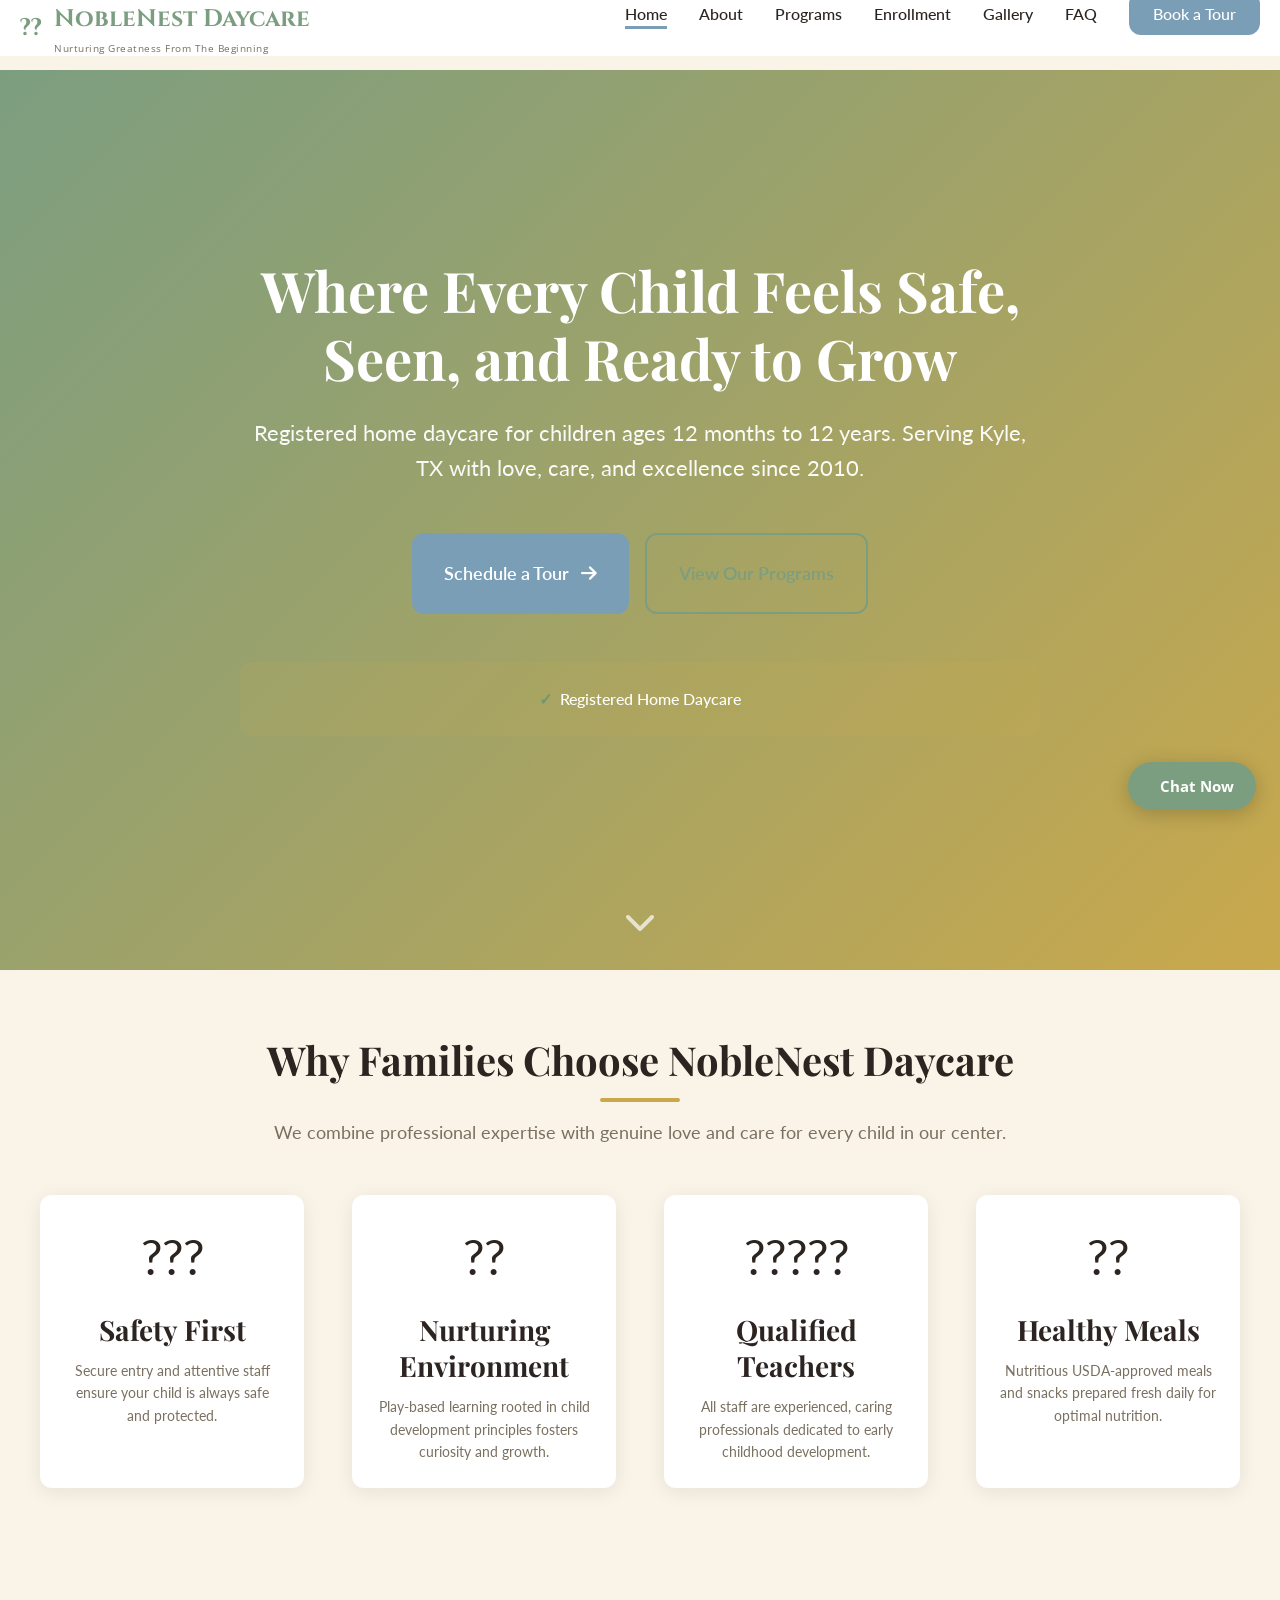
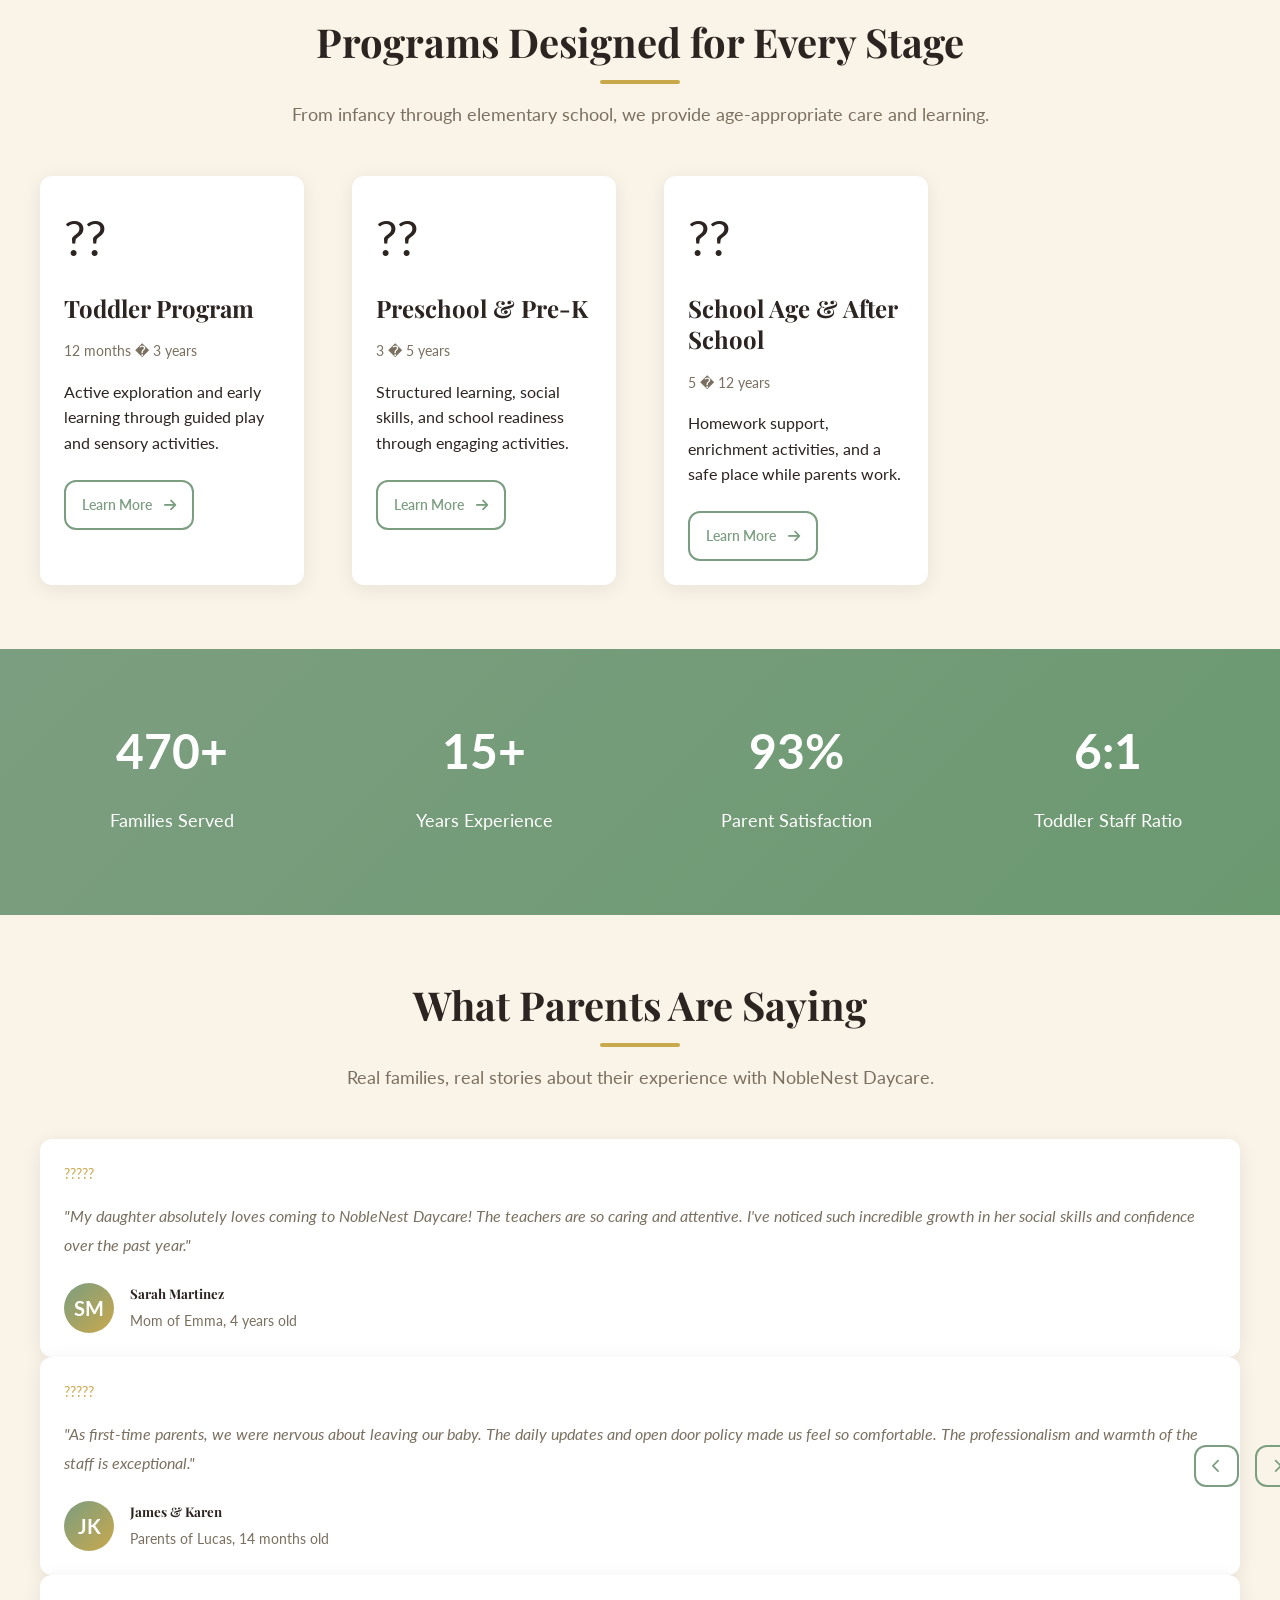
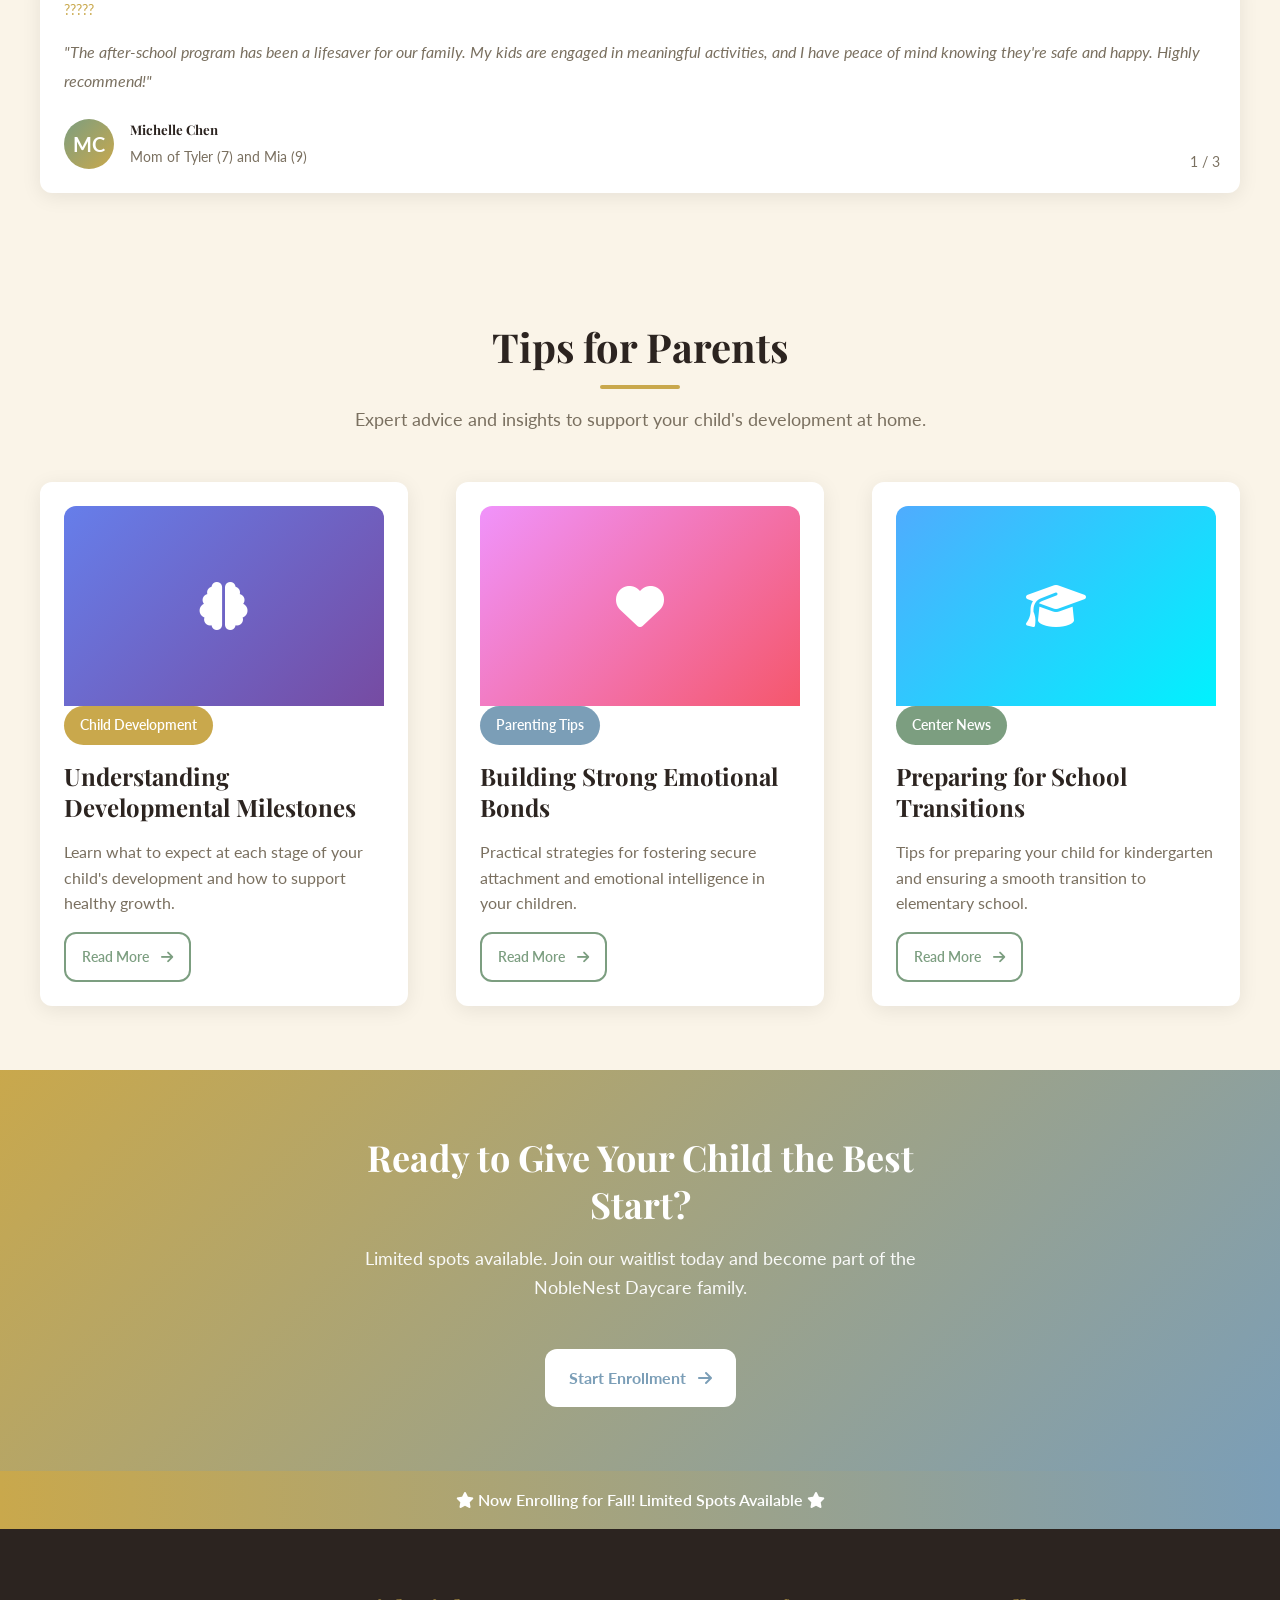
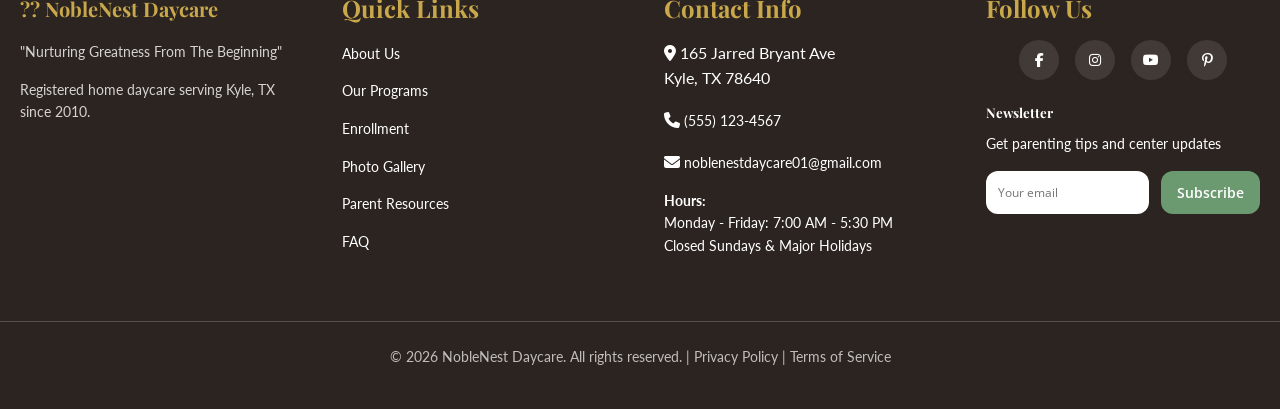
==== commit 68cade2d: "Embed Elfsight AI Chatbot on all pages" ====
--- a/index.html
+++ b/index.html
@@ -473,5 +473,9 @@
   </script>
   <!-- SCRIPTS -->
   <script src="js/main.js" defer></script>
+<!-- Elfsight AI Chatbot -->
+<script src="https://elfsightcdn.com/platform.js" async></script>
+<div class="elfsight-app-eb1572ae-0940-4fcf-b2e3-3b8b7a0c66af" data-elfsight-app-lazy></div>
 </body>
 </html>
+
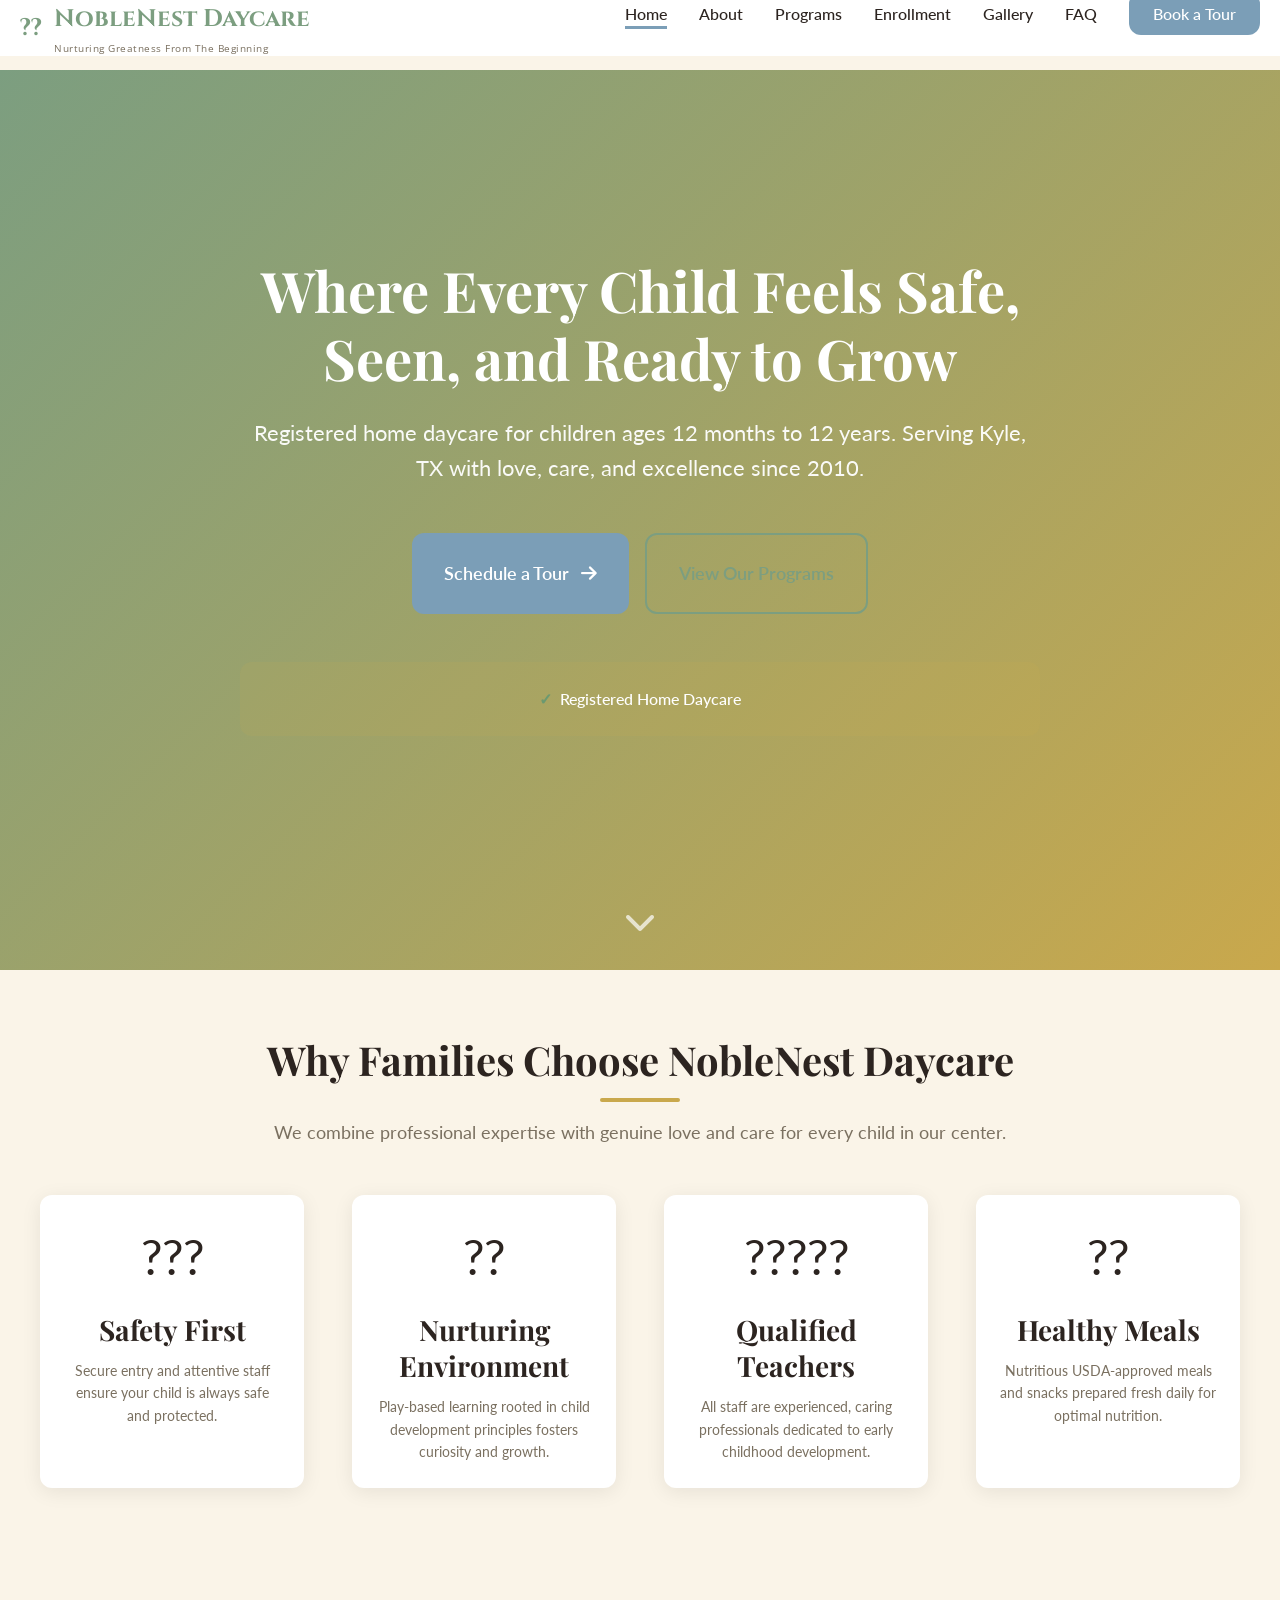
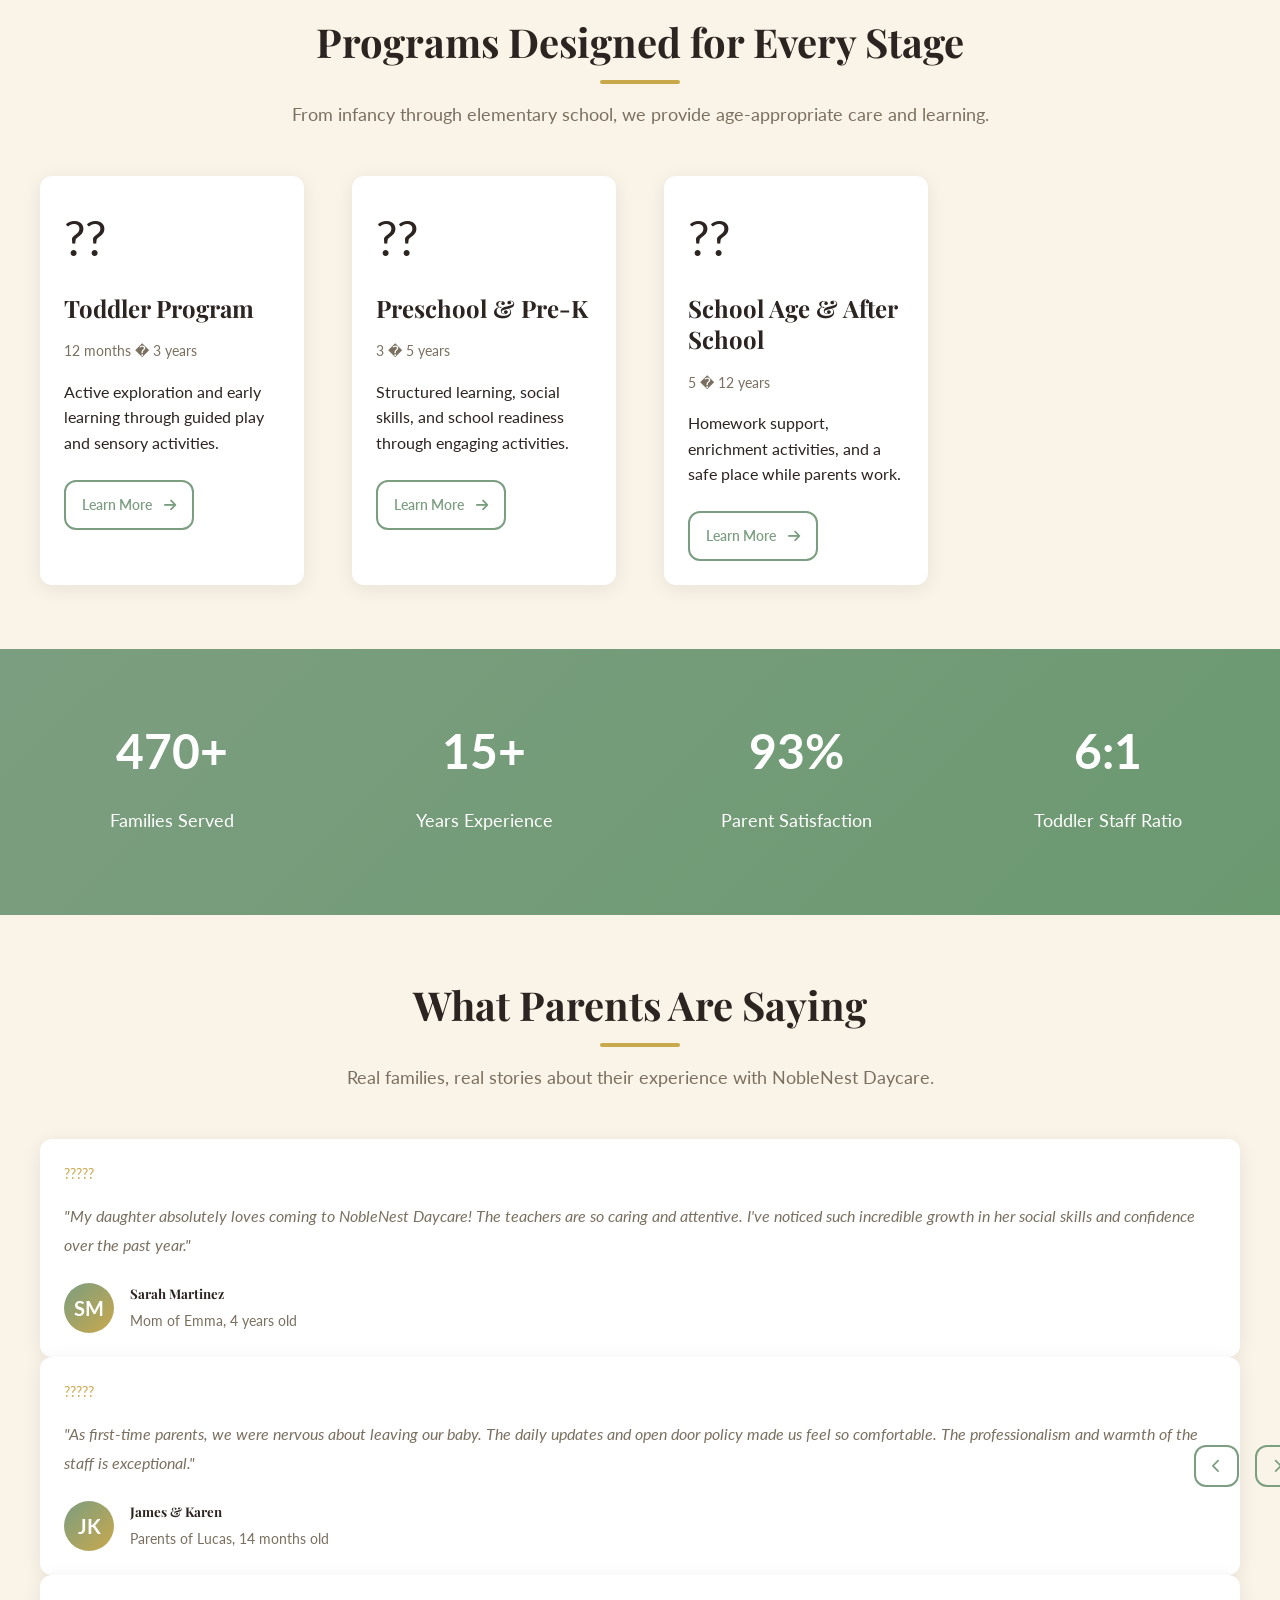
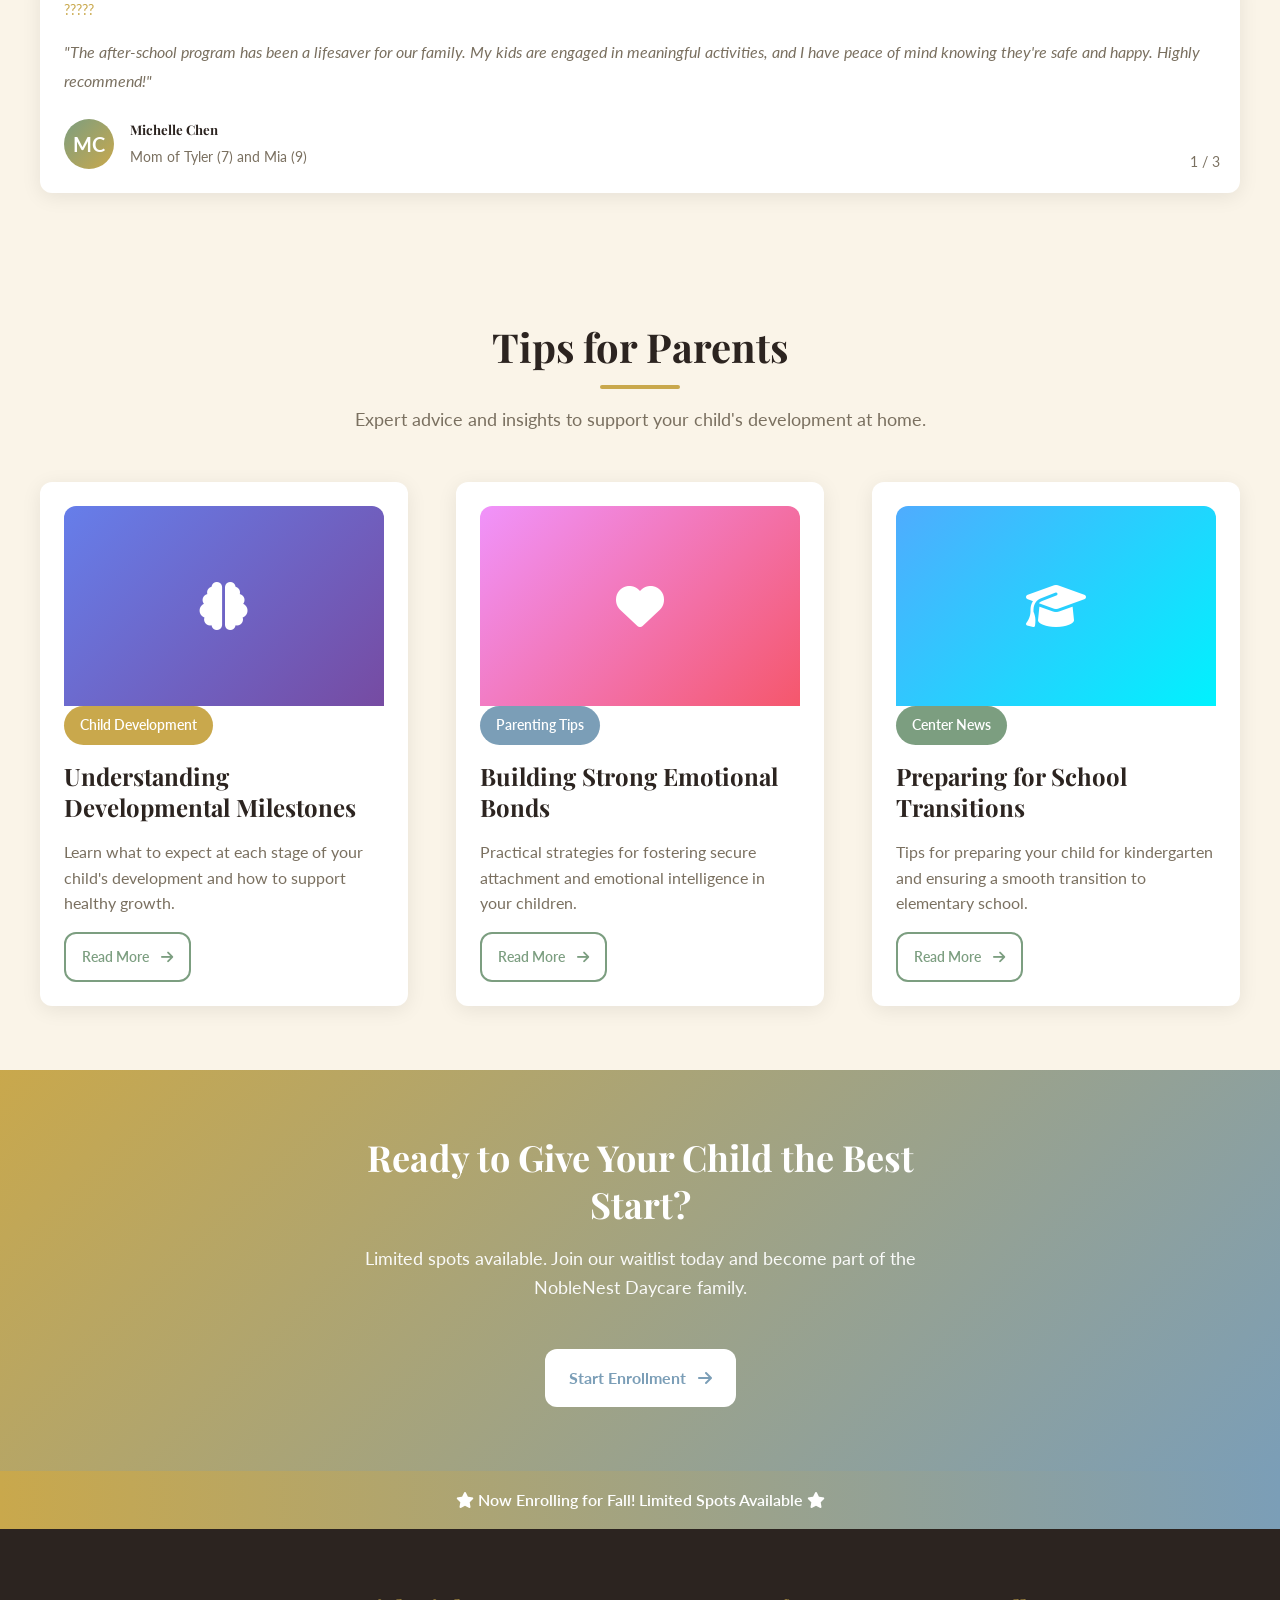
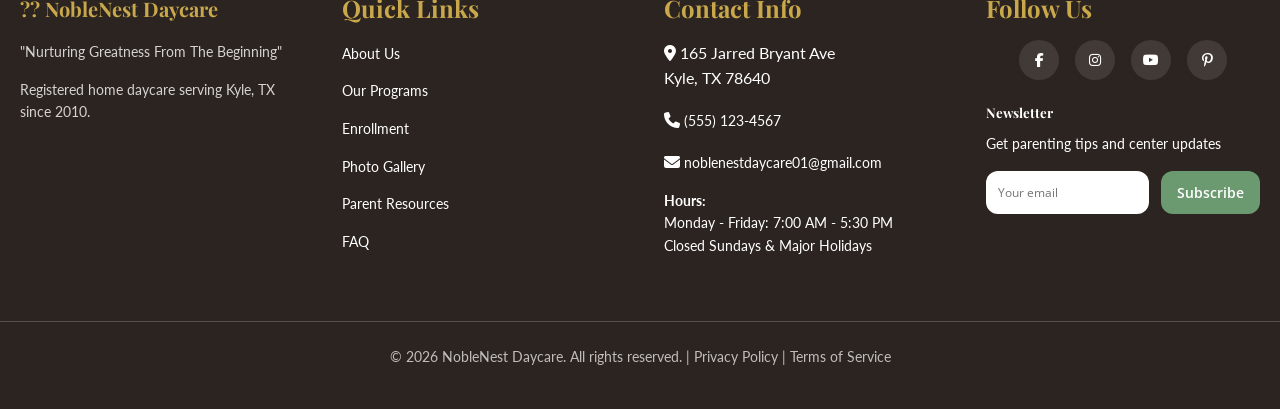
==== commit fa6fef1e: "Remove Chat Now button and Tawk.to script from all pages" ====
--- a/index.html
+++ b/index.html
@@ -452,25 +452,6 @@
   <button class="scroll-to-top" aria-label="Scroll to top">
     <i class="fas fa-arrow-up"></i>
   </button>
-
-  <!-- CHAT NOW BUTTON -->
-  <button class="chat-now-btn" onclick="if(typeof Tawk_API!=='undefined'){Tawk_API.maximize();}" aria-label="Chat with us now">
-    <span class="chat-icon"></span>
-    <span class="chat-label">Chat Now</span>
-  </button>
-
-  <!-- TAWK.TO LIVE CHAT  Sign up free at tawk.to, then replace YOUR_PROPERTY_ID/YOUR_WIDGET_ID below -->
-  <script type="text/javascript">
-    var Tawk_API=Tawk_API||{}, Tawk_LoadStart=new Date();
-    (function(){
-      var s1=document.createElement("script"),s0=document.getElementsByTagName("script")[0];
-      s1.async=true;
-      s1.src='https://embed.tawk.to/YOUR_PROPERTY_ID/YOUR_WIDGET_ID';
-      s1.charset='UTF-8';
-      s1.setAttribute('crossorigin','*');
-      s0.parentNode.insertBefore(s1,s0);
-    })();
-  </script>
   <!-- SCRIPTS -->
   <script src="js/main.js" defer></script>
 <!-- Elfsight AI Chatbot -->
@@ -479,3 +460,4 @@
 </body>
 </html>
 
+
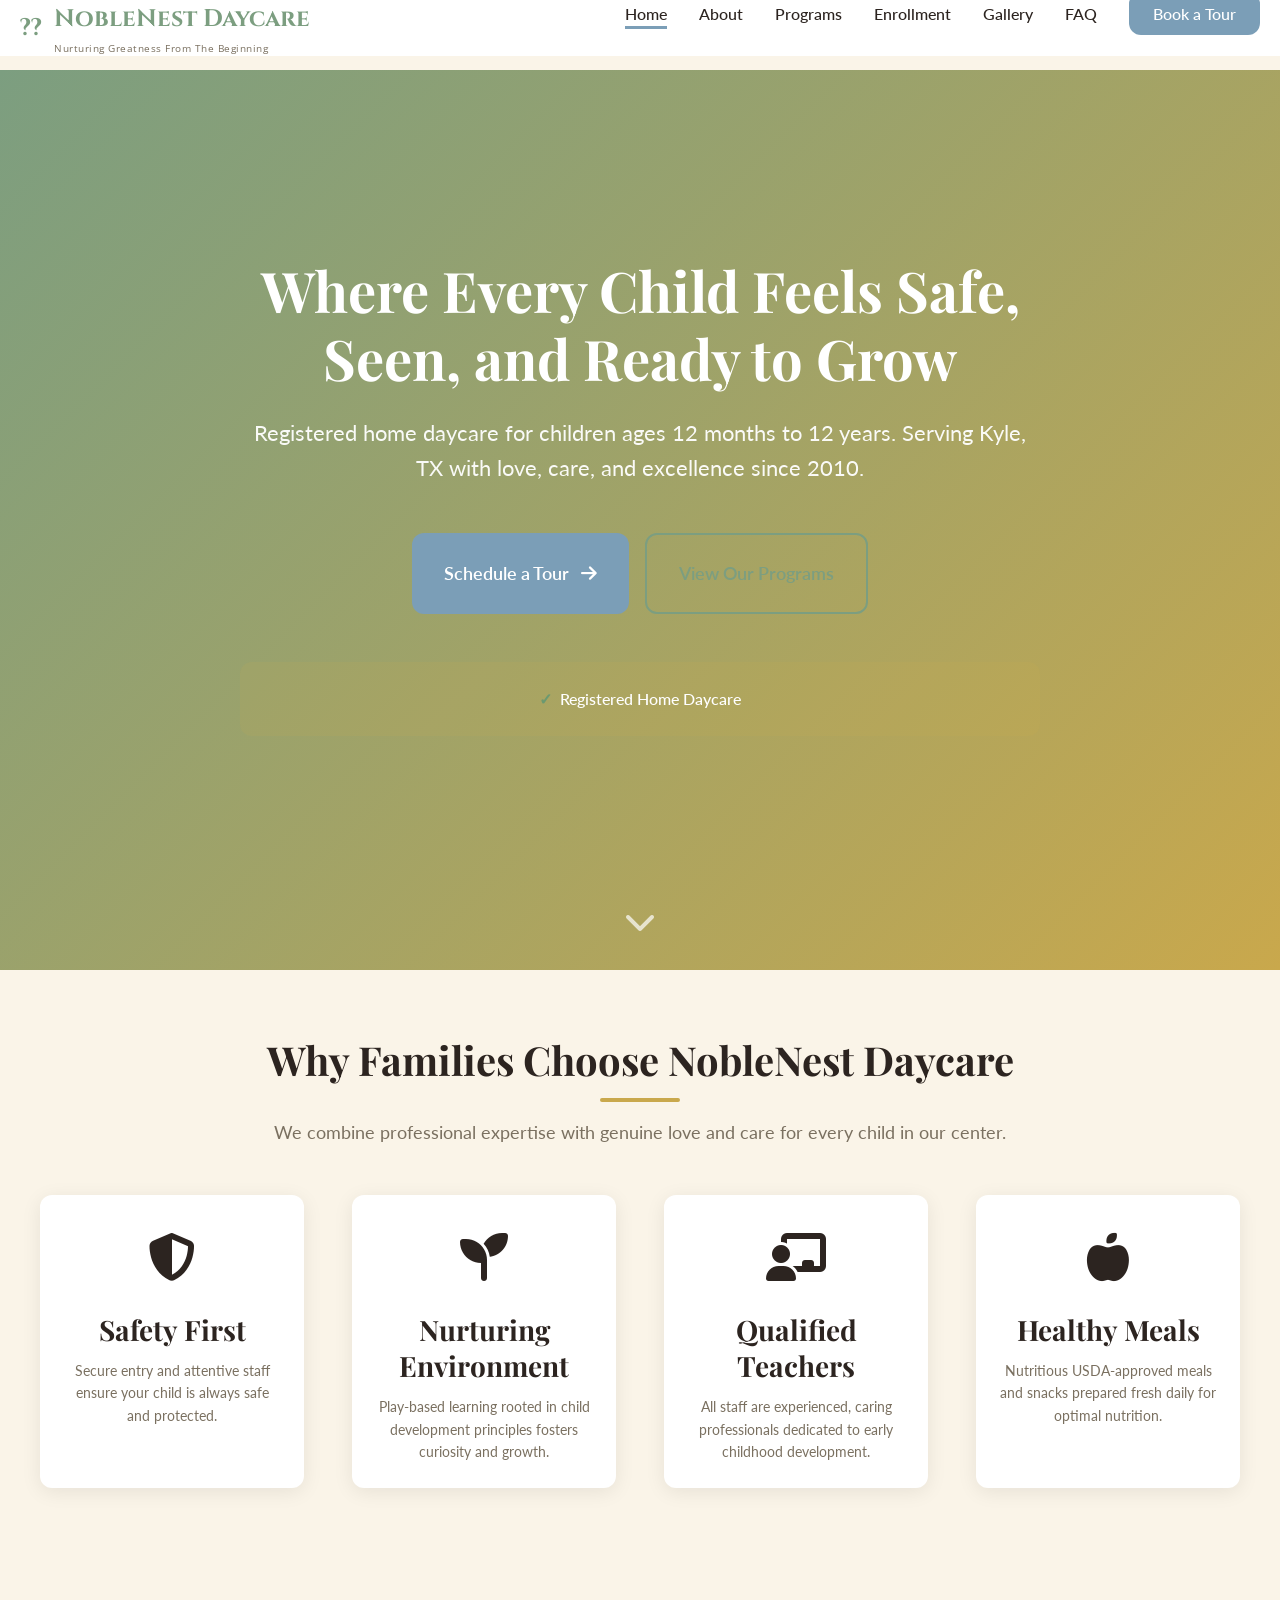
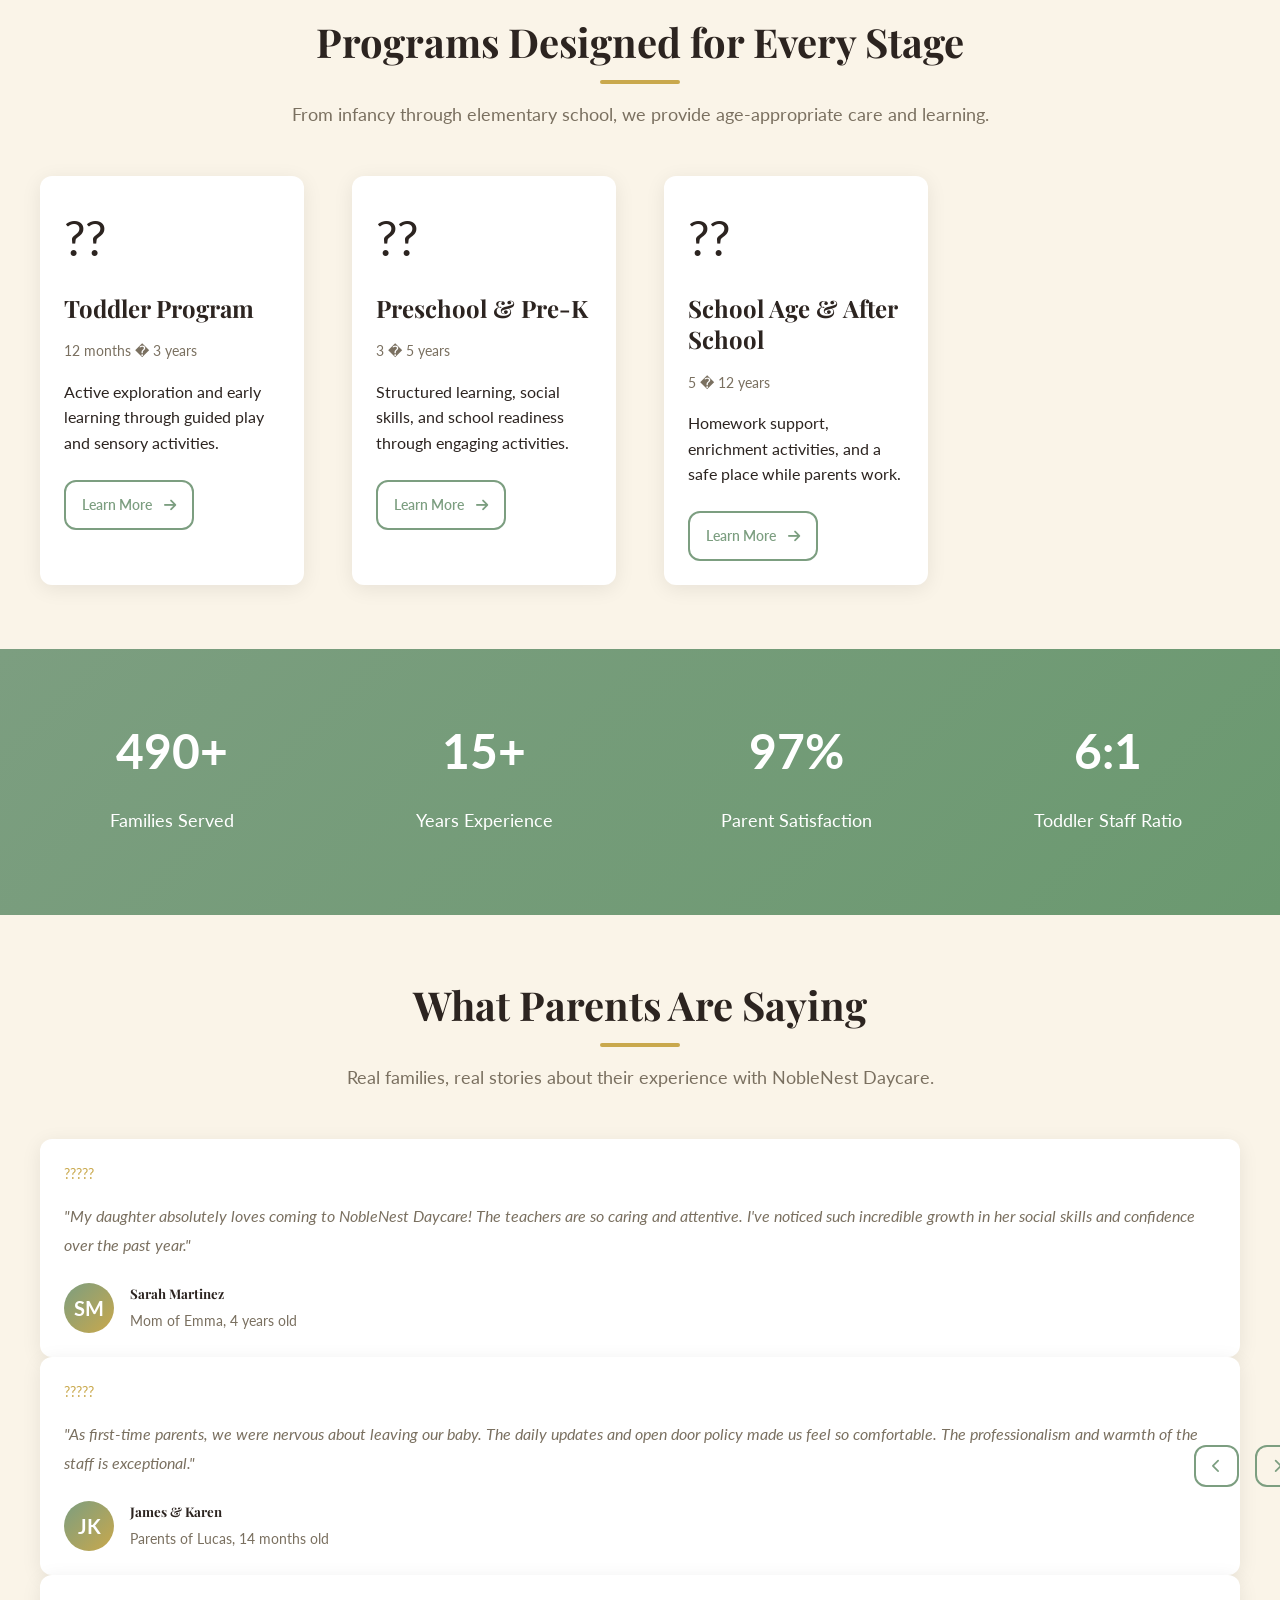
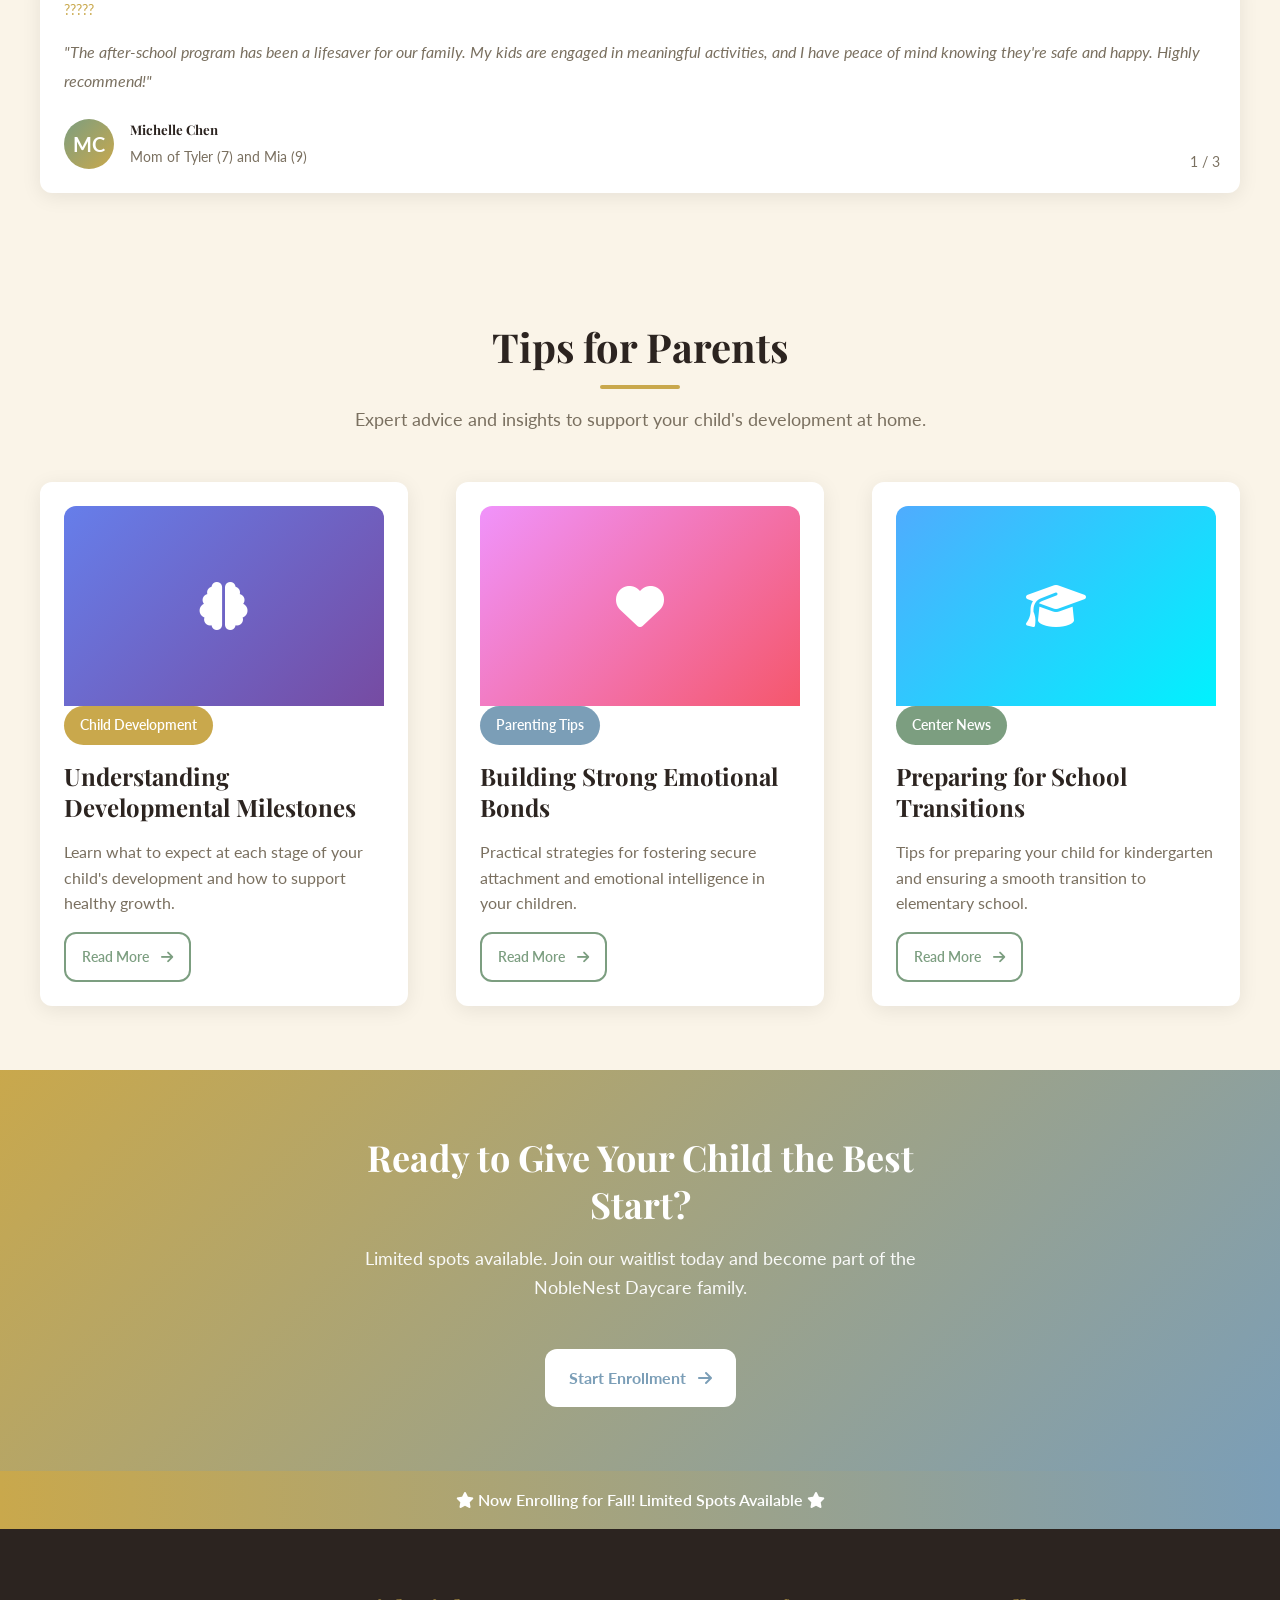
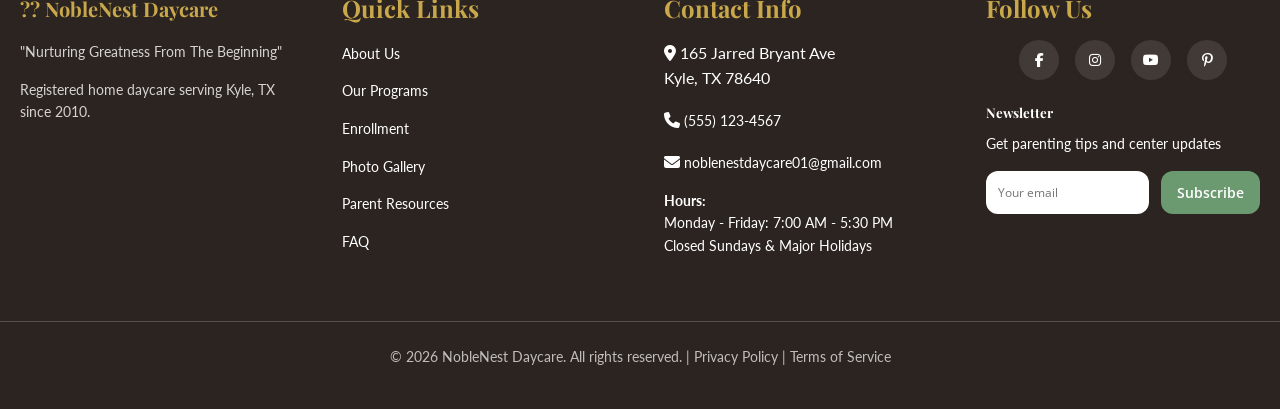
==== commit 11569048: "Fix broken emoji icons with Font Awesome icons on index and about pages" ====
--- a/index.html
+++ b/index.html
@@ -143,25 +143,25 @@
 
         <div class="grid-4">
           <div class="card icon-card">
-            <div class="icon">???</div>
+            <div class="icon"><i class="fas fa-shield-alt"></i></div>
             <h3>Safety First</h3>
             <p>Secure entry and attentive staff ensure your child is always safe and protected.</p>
           </div>
 
           <div class="card icon-card">
-            <div class="icon">??</div>
+            <div class="icon"><i class="fas fa-seedling"></i></div>
             <h3>Nurturing Environment</h3>
             <p>Play-based learning rooted in child development principles fosters curiosity and growth.</p>
           </div>
 
           <div class="card icon-card">
-            <div class="icon">?????</div>
+            <div class="icon"><i class="fas fa-chalkboard-teacher"></i></div>
             <h3>Qualified Teachers</h3>
             <p>All staff are experienced, caring professionals dedicated to early childhood development.</p>
           </div>
 
           <div class="card icon-card">
-            <div class="icon">??</div>
+            <div class="icon"><i class="fas fa-apple-alt"></i></div>
             <h3>Healthy Meals</h3>
             <p>Nutritious USDA-approved meals and snacks prepared fresh daily for optimal nutrition.</p>
           </div>
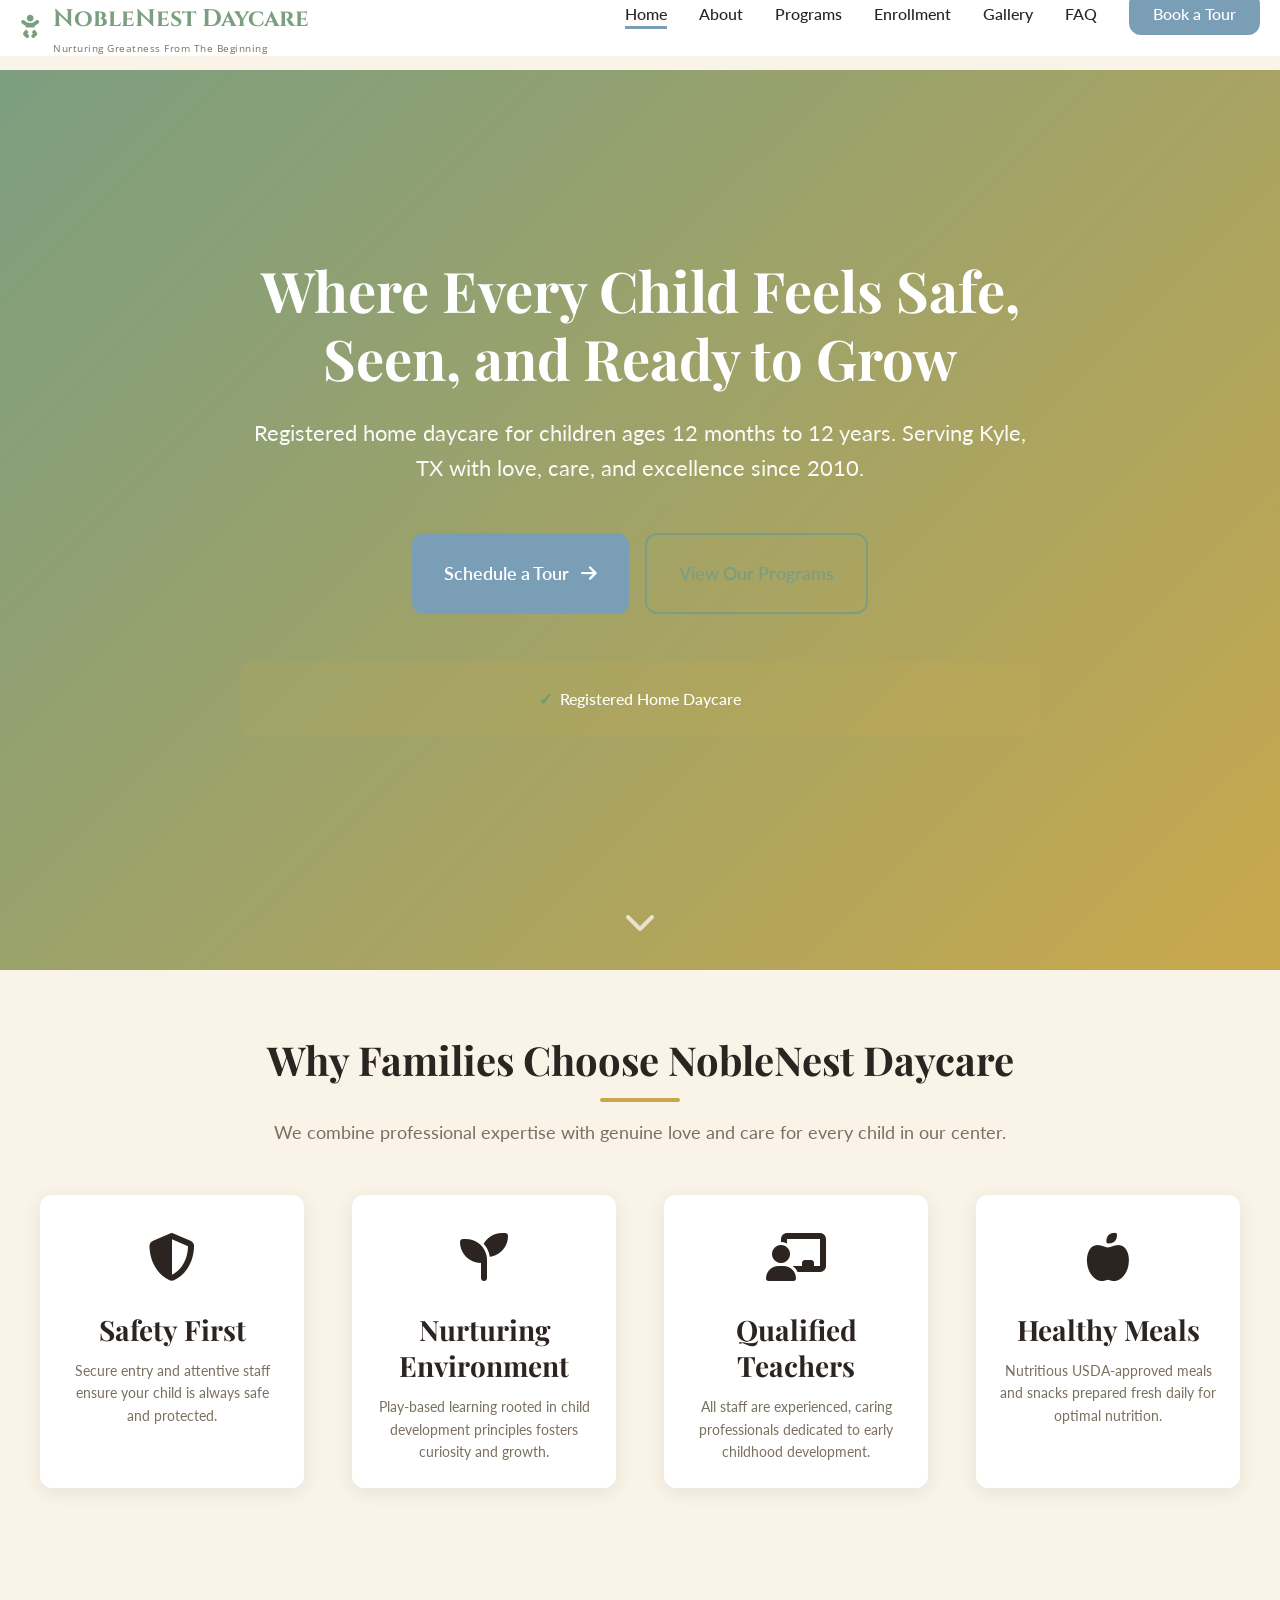
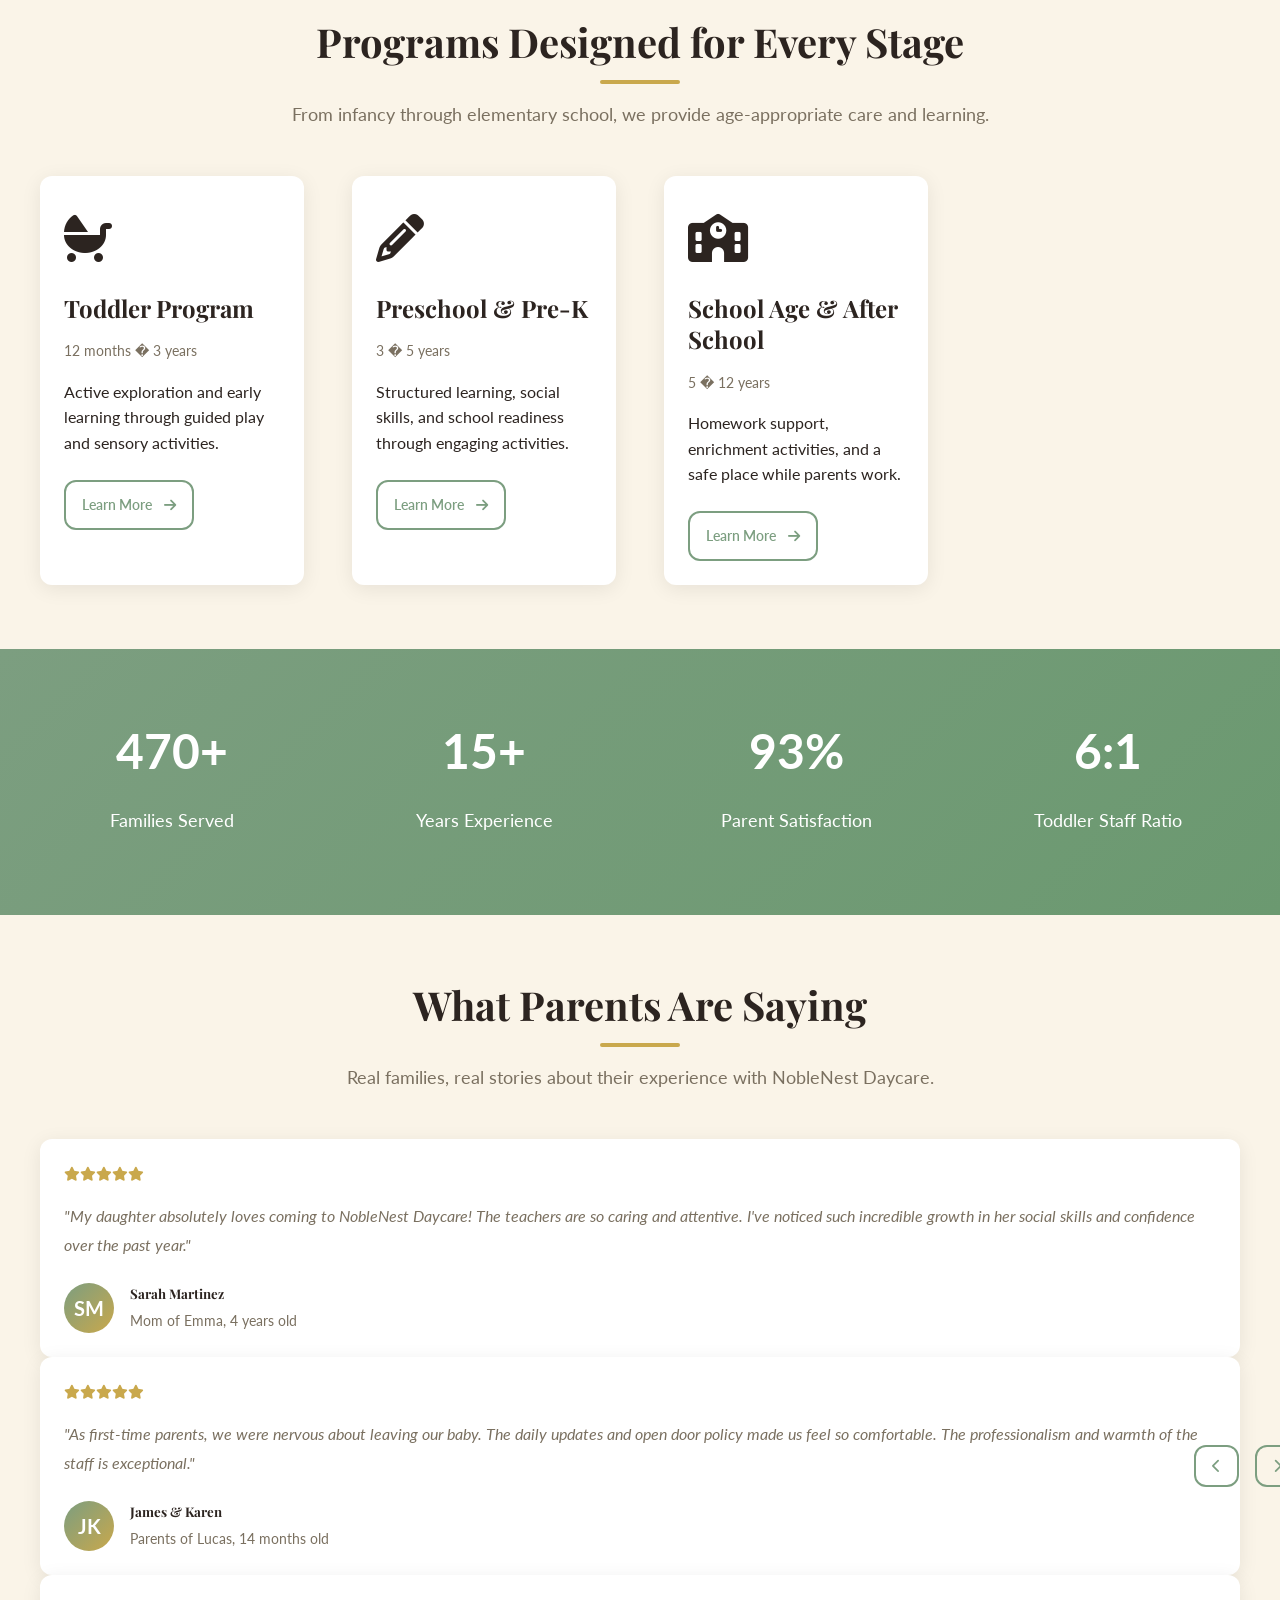
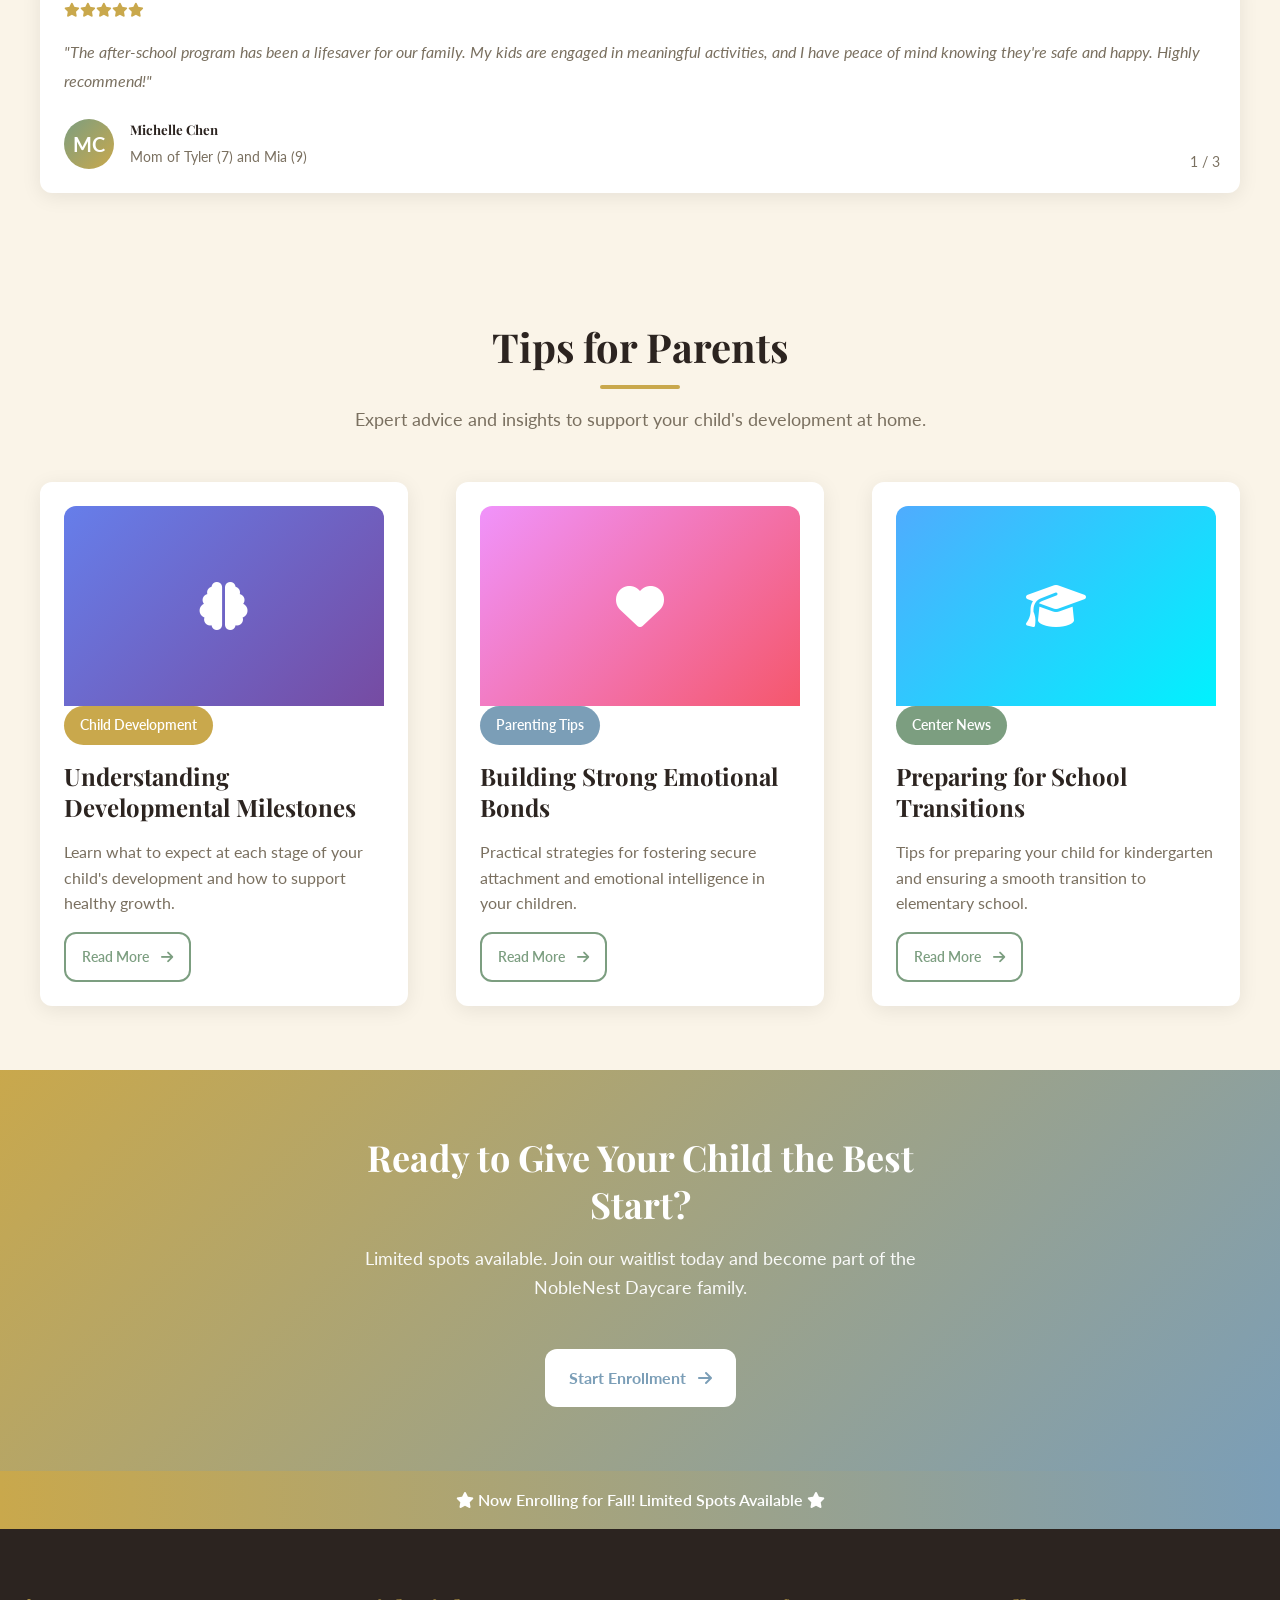
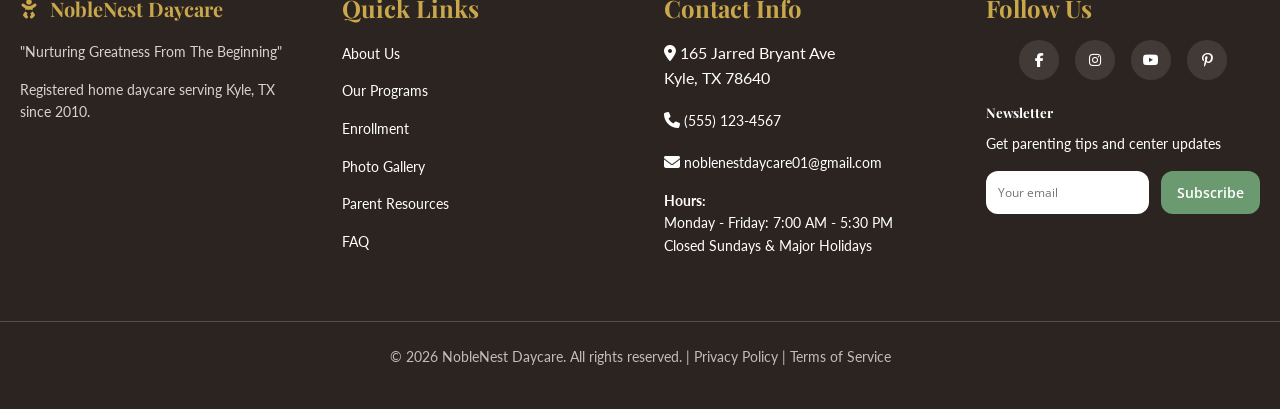
==== commit fe56bc44: "Fix all broken emoji/icon characters site-wide with Font Awesome icons" ====
--- a/index.html
+++ b/index.html
@@ -24,7 +24,7 @@
   <link rel="canonical" href="https://noblenestdaycare.com/">
   
   <!-- Favicon -->
-  <link rel="icon" type="image/x-icon" href="data:image/svg+xml,<svg xmlns='http://www.w3.org/2000/svg' viewBox='0 0 100 100'><text y='.9em' font-size='90'>??</text></svg>">
+  <link rel="icon" type="image/x-icon" href="data:image/svg+xml,<svg xmlns='http://www.w3.org/2000/svg' viewBox='0 0 100 100'><text y='.9em' font-size='90'>N</text></svg>">
   
   <!-- Google Fonts -->
   <link href="https://fonts.googleapis.com/css2?family=Cinzel:wght@400;600;700&family=Playfair+Display:wght@400;600;700&family=Lato:wght@300;400;700&family=Open+Sans:wght@400;600;700&display=swap" rel="stylesheet">
@@ -75,7 +75,7 @@
   <header>
     <nav class="container">
       <a href="index.html" class="logo">
-        <span>??</span>
+        <span><i class="fas fa-baby"></i></span>
         <div class="logo-text"><span>NobleNest Daycare</span><span class="logo-motto">Nurturing Greatness From The Beginning</span></div>
       </a>
       
@@ -179,7 +179,7 @@
 
         <div class="grid-4 programs-grid">
           <div class="card">
-            <div style="font-size: 48px; margin-bottom: var(--spacing-md);">??</div>
+            <div style="font-size: 48px; margin-bottom: var(--spacing-md);"><i class="fas fa-baby-carriage"></i></div>
             <h4>Toddler Program</h4>
             <p style="font-size: var(--font-size-small); color: var(--text-light); margin-bottom: var(--spacing-md);">12 months � 3 years</p>
             <p style="margin-bottom: var(--spacing-lg);">Active exploration and early learning through guided play and sensory activities.</p>
@@ -187,7 +187,7 @@
           </div>
 
           <div class="card">
-            <div style="font-size: 48px; margin-bottom: var(--spacing-md);">??</div>
+            <div style="font-size: 48px; margin-bottom: var(--spacing-md);"><i class="fas fa-pencil-alt"></i></div>
             <h4>Preschool & Pre-K</h4>
             <p style="font-size: var(--font-size-small); color: var(--text-light); margin-bottom: var(--spacing-md);">3 � 5 years</p>
             <p style="margin-bottom: var(--spacing-lg);">Structured learning, social skills, and school readiness through engaging activities.</p>
@@ -195,7 +195,7 @@
           </div>
 
           <div class="card">
-            <div style="font-size: 48px; margin-bottom: var(--spacing-md);">??</div>
+            <div style="font-size: 48px; margin-bottom: var(--spacing-md);"><i class="fas fa-school"></i></div>
             <h4>School Age & After School</h4>
             <p style="font-size: var(--font-size-small); color: var(--text-light); margin-bottom: var(--spacing-md);">5 � 12 years</p>
             <p style="margin-bottom: var(--spacing-lg);">Homework support, enrichment activities, and a safe place while parents work.</p>
@@ -251,7 +251,7 @@
         <div class="testimonials-grid" style="position: relative;">
           <div class="card testimonial-card" style="display: none;">
             <div class="star-rating">
-              ?????
+              <i class="fas fa-star"></i><i class="fas fa-star"></i><i class="fas fa-star"></i><i class="fas fa-star"></i><i class="fas fa-star"></i>
             </div>
             <p class="testimonial">
               "My daughter absolutely loves coming to NobleNest Daycare! The teachers are so caring and attentive. I've noticed such incredible growth in her social skills and confidence over the past year."
@@ -267,7 +267,7 @@
 
           <div class="card testimonial-card" style="display: none;">
             <div class="star-rating">
-              ?????
+              <i class="fas fa-star"></i><i class="fas fa-star"></i><i class="fas fa-star"></i><i class="fas fa-star"></i><i class="fas fa-star"></i>
             </div>
             <p class="testimonial">
               "As first-time parents, we were nervous about leaving our baby. The daily updates and open door policy made us feel so comfortable. The professionalism and warmth of the staff is exceptional."
@@ -283,7 +283,7 @@
 
           <div class="card testimonial-card" style="display: none;">
             <div class="star-rating">
-              ?????
+              <i class="fas fa-star"></i><i class="fas fa-star"></i><i class="fas fa-star"></i><i class="fas fa-star"></i><i class="fas fa-star"></i>
             </div>
             <p class="testimonial">
               "The after-school program has been a lifesaver for our family. My kids are engaged in meaningful activities, and I have peace of mind knowing they're safe and happy. Highly recommend!"
@@ -380,7 +380,7 @@
   <footer>
     <div class="footer-content">
       <div class="footer-section">
-        <div class="footer-logo">?? NobleNest Daycare</div>
+        <div class="footer-logo"><i class="fas fa-baby"></i> NobleNest Daycare</div>
         <p class="footer-tagline">"Nurturing Greatness From The Beginning"</p>
         <p style="font-size: var(--font-size-small); color: rgba(255, 255, 255, 0.8);">Registered home daycare serving Kyle, TX since 2010.</p>
       </div>
@@ -461,3 +461,5 @@
 </html>
 
 
+
+
